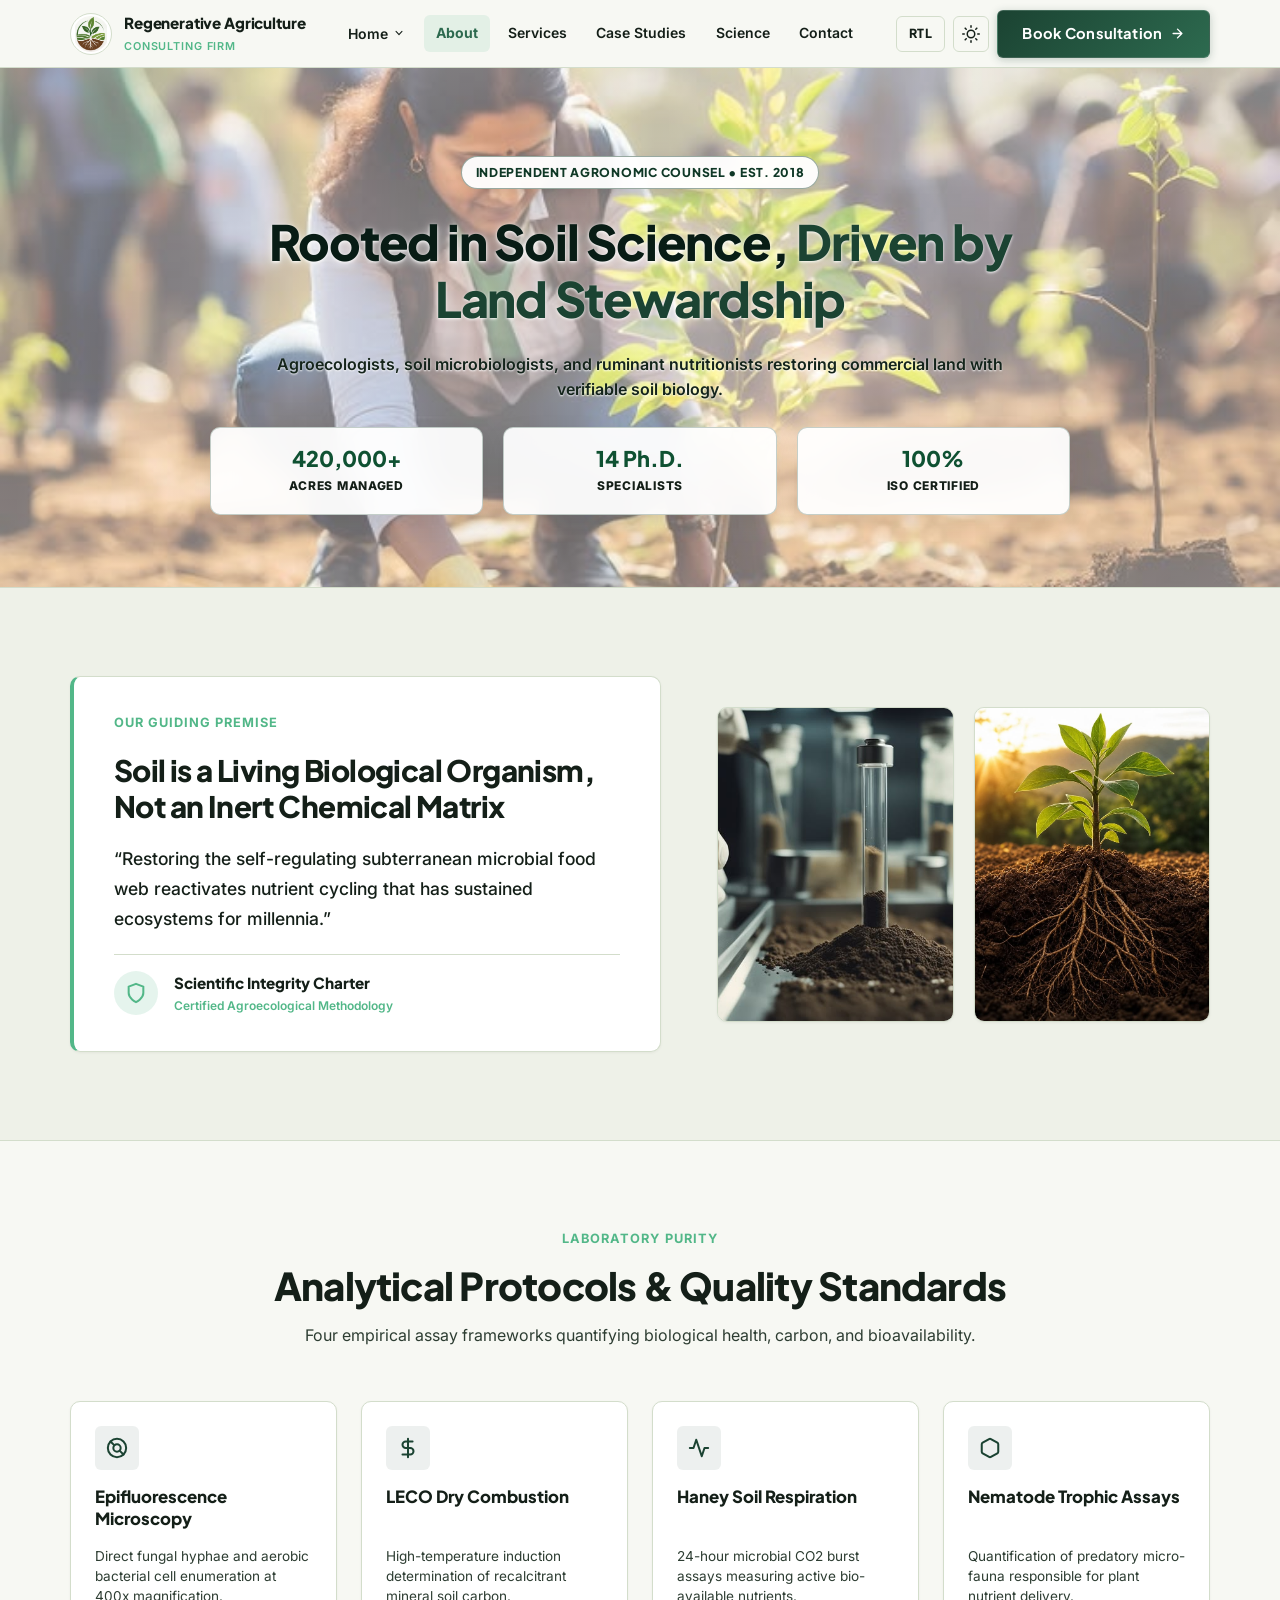
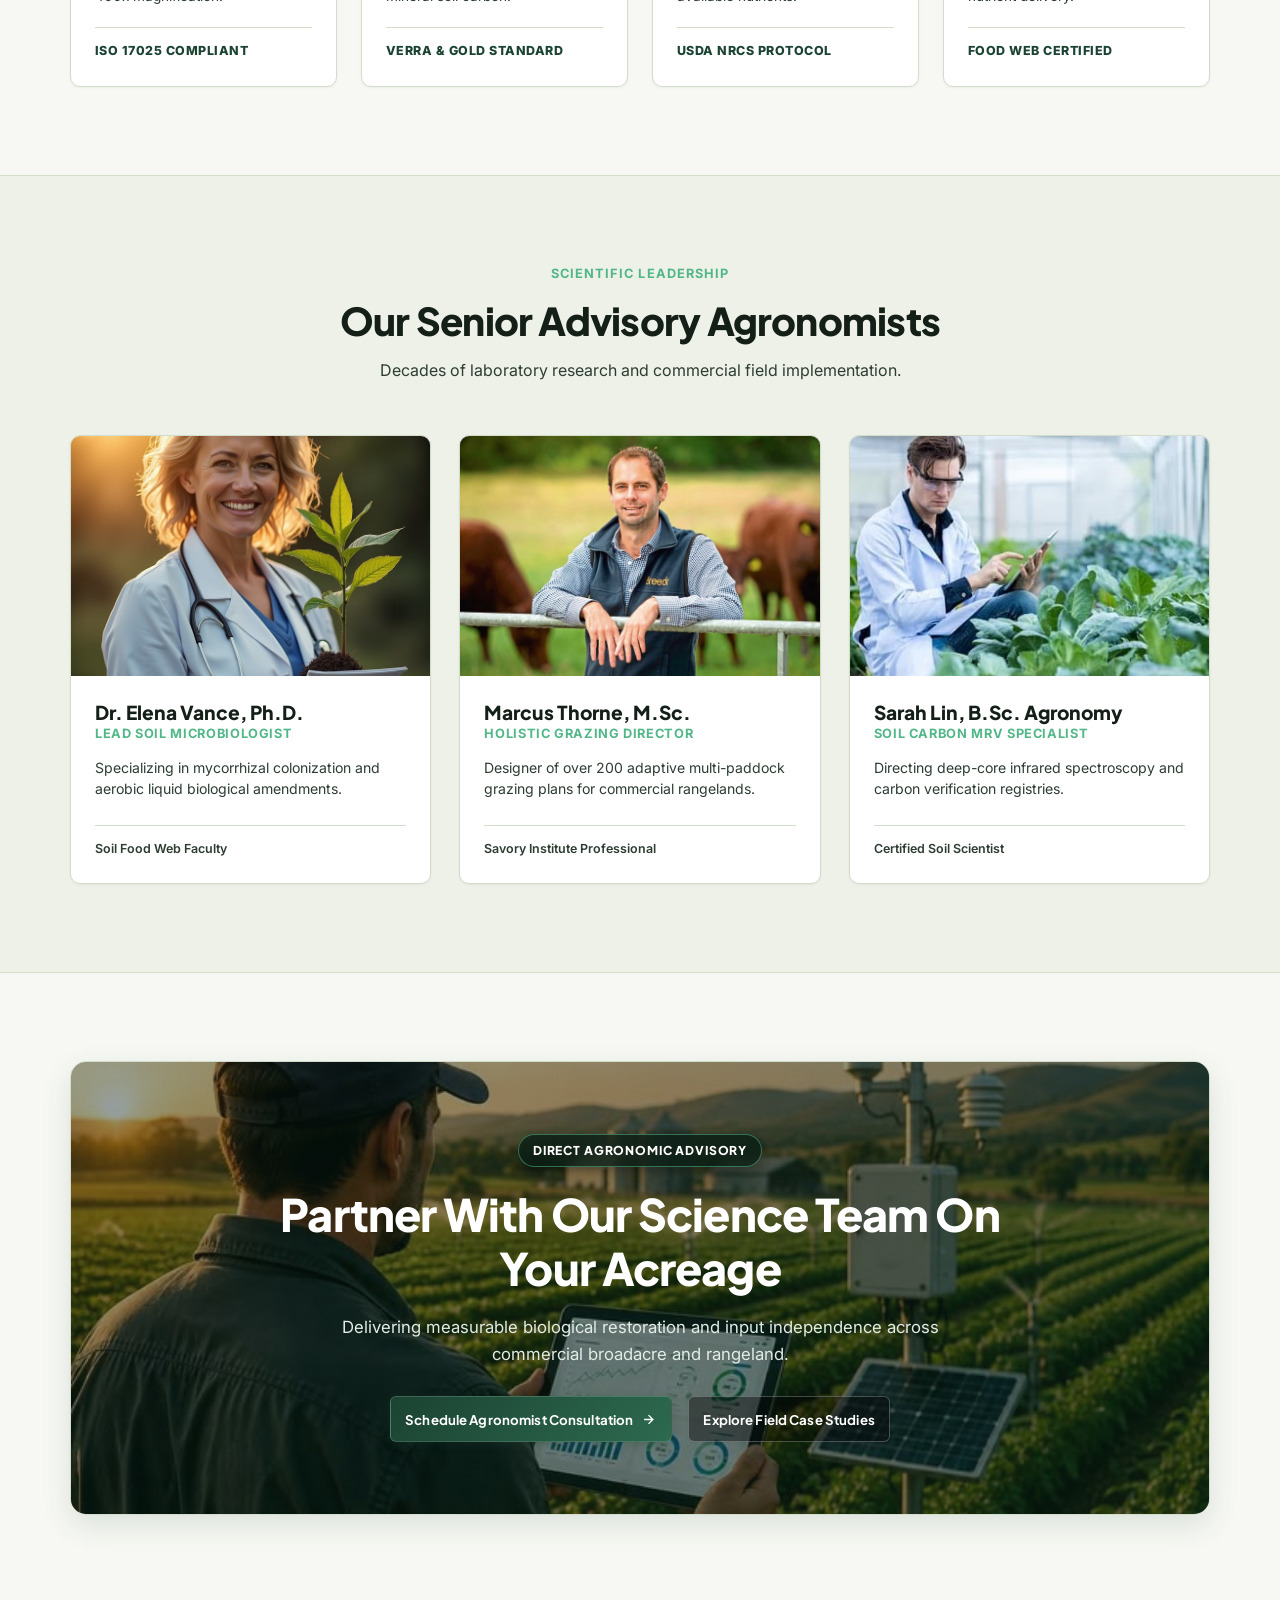
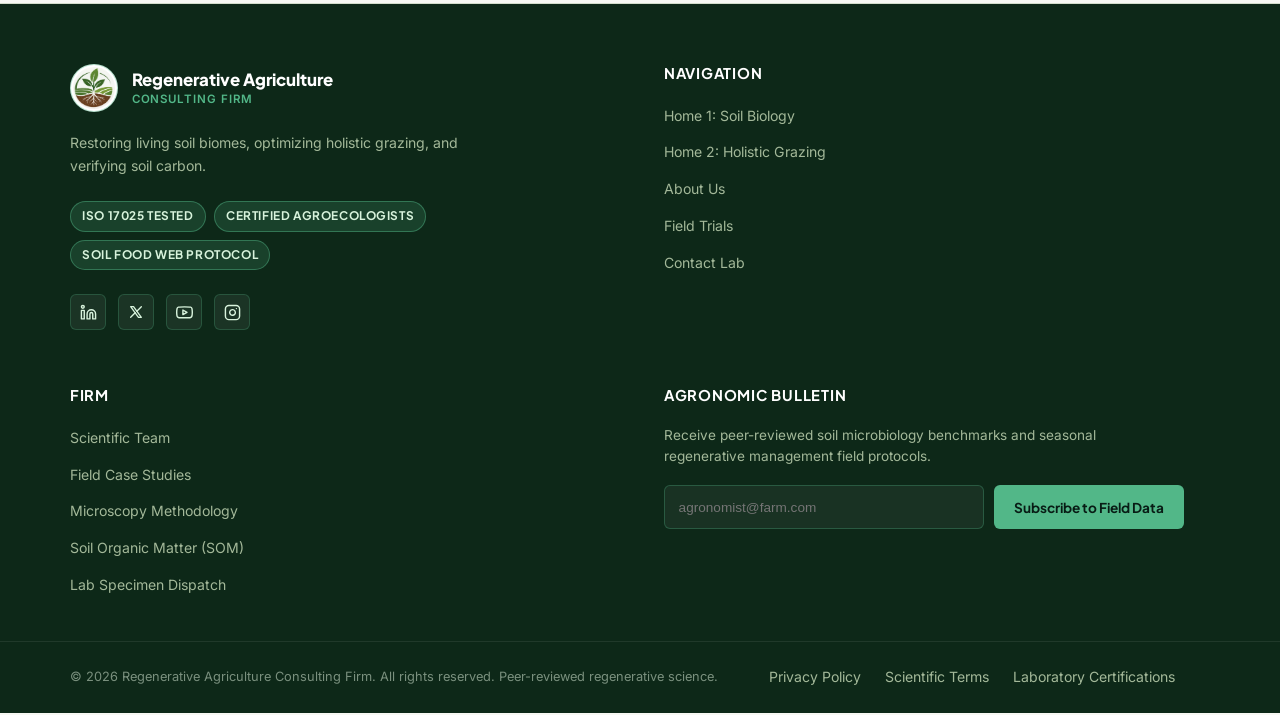
==== about.html @ a2179480 "first commit" ====
<!DOCTYPE html>
<html lang="en" dir="ltr">

<head>
  <meta charset="UTF-8">
  <meta name="viewport" content="width=device-width, initial-scale=1.0">
  <title>About Our Firm | Regenerative Agriculture Consulting Firm</title>
  <meta name="description"
    content="Pioneering living soil ecology, multi-paddock grazing design, and scientific land rehabilitation led by accredited Ph.D. agronomists and soil microbiologists.">

  <!-- Favicon using official brand logo -->
  <link rel="icon" type="image/png" href="assets/images/logo/logo.png">

  <!-- Core Design System & Responsive Stylesheet -->
  <link rel="stylesheet" href="assets/css/style.css?v=2.3">
  <link rel="stylesheet" href="assets/css/responsive.css?v=2.3">
</head>

<body>

  <!-- =======================================================================
       BRANDED PRELOADER
       ======================================================================= -->
  <div id="preloader" aria-hidden="true">
    <div class="loader-emblem">
      <img src="assets/images/logo/logo.png" alt="RegenAg Logo Loader" class="loader-logo-img">
      <div class="loader-ring"></div>
    </div>
    <div class="loader-bar-wrap">
      <div class="loader-bar"></div>
    </div>
    <span class="loader-text">Science-Led Agroecology</span>
  </div>

  <!-- =======================================================================
       FIXED COMPACT HEADER (Single line desktop, fixed top)
       ======================================================================= -->
  <header class="site-header" id="site-header">
    <div class="header-container">

      <!-- Brand Identity [Logo + Brand Name + Subtitle] -->
      <a href="index.html" class="brand-link" aria-label="Regenerative Agriculture Consulting Firm Home">
        <img src="assets/images/logo/logo.png" alt="Regenerative Agriculture Consulting Firm Emblem"
          class="brand-logo-img">
        <div class="brand-info">
          <span class="brand-title">Regenerative Agriculture</span>
          <span class="brand-subtitle">Consulting Firm</span>
        </div>
      </a>

      <!-- Desktop Navigation (Exactly 6 Nav Items on One Line) -->
      <nav class="desktop-nav" aria-label="Main Navigation">
        <ul class="nav-list">

          <!-- 1. Home (Click-Only Dropdown: Home 1, Home 2) -->
          <li class="nav-item">
            <button type="button" class="nav-link dropdown-trigger" aria-expanded="false" aria-haspopup="true"
              id="homeDropdownBtn">
              <span>Home</span>
              <svg class="dropdown-chevron" viewBox="0 0 20 20" fill="currentColor" aria-hidden="true">
                <path fill-rule="evenodd"
                  d="M5.23 7.21a.75.75 0 011.06.02L10 11.168l3.71-3.938a.75.75 0 111.08 1.04l-4.25 4.5a.75.75 0 01-1.08 0l-4.25-4.5a.75.75 0 01.02-1.06z"
                  clip-rule="evenodd" />
              </svg>
            </button>
            <div class="nav-dropdown" aria-labelledby="homeDropdownBtn">
              <a href="index.html" class="dropdown-link">
                <span>Home 1: Soil Biology</span>
                <span class="dropdown-badge">Core</span>
              </a>
              <a href="home-2.html" class="dropdown-link">
                <span>Home 2: Holistic Grazing</span>
                <span class="dropdown-badge">Ecosystem</span>
              </a>
            </div>
          </li>

          <!-- 2. About (Active Inner Page) -->
          <li class="nav-item">
            <a href="about.html" class="nav-link active">About</a>
          </li>

          <!-- 3. Services -->
          <li class="nav-item">
            <a href="services.html" class="nav-link">Services</a>
          </li>

          <!-- 4. Case Studies -->
          <li class="nav-item">
            <a href="case-studies.html" class="nav-link">Case Studies</a>
          </li>

          <!-- 5. Science / Soil Lab -->
          <li class="nav-item">
            <a href="science.html" class="nav-link">Science</a>
          </li>

          <!-- 6. Contact (Directly visible) -->
          <li class="nav-item">
            <a href="contact.html" class="nav-link">Contact</a>
          </li>
        </ul>
      </nav>

      <!-- Desktop Action Controls [RTL/LTR, Dark Mode, CTA] -->
      <div class="header-actions">

        <!-- RTL/LTR Toggle -->
        <button type="button" class="tool-btn rtl-toggle-btn" aria-label="Toggle text direction" title="Toggle RTL/LTR">
          <span class="rtl-text">RTL</span>
        </button>

        <!-- Dark Mode Toggle (#000000 Strict) -->
        <button type="button" class="tool-btn theme-toggle-btn" aria-label="Toggle dark mode"
          title="Toggle Dark/Light Mode">
          <svg viewBox="0 0 24 24" fill="none" stroke="currentColor" stroke-width="2" stroke-linecap="round"
            stroke-linejoin="round" aria-hidden="true">
            <circle cx="12" cy="12" r="5" />
            <path
              d="M12 1v2M12 21v2M4.22 4.22l1.42 1.42M18.36 18.36l1.42 1.42M1 12h2M21 12h2M4.22 19.78l1.42-1.42M18.36 5.64l1.42-1.42" />
          </svg>
        </button>

        <!-- CTA Action Button -->
        <a href="contact.html" class="btn-cta">
          <span>Book Consultation</span>
          <svg width="14" height="14" viewBox="0 0 24 24" fill="none" stroke="currentColor" stroke-width="2.5"
            stroke-linecap="round" stroke-linejoin="round" aria-hidden="true">
            <path d="M5 12h14M12 5l7 7-7 7" />
          </svg>
        </a>

        <!-- Mobile Menu Toggle Button (Visible on tablet/mobile) -->
        <button type="button" class="mobile-toggle-btn" aria-label="Open mobile navigation menu"
          aria-controls="mobileDrawer">
          <svg viewBox="0 0 24 24" fill="none" stroke="currentColor" stroke-width="2.2" stroke-linecap="round"
            stroke-linejoin="round" aria-hidden="true">
            <line x1="3" y1="12" x2="21" y2="12"></line>
            <line x1="3" y1="6" x2="21" y2="6"></line>
            <line x1="3" y1="18" x2="21" y2="18"></line>
          </svg>
        </button>

      </div>

    </div>
  </header>

  <!-- =======================================================================
       MOBILE MENU DRAWER & ACCORDION
       ======================================================================= -->
  <div class="mobile-overlay" aria-hidden="true"></div>

  <aside class="mobile-drawer" id="mobileDrawer" aria-label="Mobile Navigation Drawer">
    <div class="drawer-header">
      <div class="brand-link">
        <img src="assets/images/logo/logo.png" alt="RegenAg Logo" class="brand-logo-img">
        <div class="brand-info">
          <span class="brand-title">Regenerative Agriculture</span>
          <span class="brand-subtitle">Soil & Agroecology</span>
        </div>
      </div>
      <button type="button" class="drawer-close-btn" aria-label="Close mobile navigation">
        <svg viewBox="0 0 24 24" fill="none" stroke="currentColor" stroke-width="2.2" stroke-linecap="round"
          stroke-linejoin="round" aria-hidden="true">
          <line x1="18" y1="6" x2="6" y2="18"></line>
          <line x1="6" y1="6" x2="18" y2="18"></line>
        </svg>
      </button>
    </div>

    <!-- Mobile Navigation List -->
    <ul class="mobile-nav-list">

      <!-- Mobile Home Accordion (Click only) -->
      <li class="mobile-item">
        <button type="button" class="mobile-nav-link mobile-accordion-trigger" aria-expanded="false">
          <span>Home Overview</span>
          <svg class="dropdown-chevron" viewBox="0 0 20 20" fill="currentColor" width="16" height="16"
            aria-hidden="true">
            <path fill-rule="evenodd"
              d="M5.23 7.21a.75.75 0 011.06.02L10 11.168l3.71-3.938a.75.75 0 111.08 1.04l-4.25 4.5a.75.75 0 01-1.08 0l-4.25-4.5a.75.75 0 01.02-1.06z"
              clip-rule="evenodd" />
          </svg>
        </button>
        <div class="mobile-accordion">
          <a href="index.html" class="mobile-sub-link">Home 1: Soil Biology</a>
          <a href="home-2.html" class="mobile-sub-link">Home 2: Holistic Grazing</a>
        </div>
      </li>

      <li class="mobile-item">
        <a href="about.html" class="mobile-nav-link active">About Firm</a>
      </li>

      <li class="mobile-item">
        <a href="services.html" class="mobile-nav-link">Services</a>
      </li>

      <li class="mobile-item">
        <a href="case-studies.html" class="mobile-nav-link">Case Studies</a>
      </li>

      <li class="mobile-item">
        <a href="science.html" class="mobile-nav-link">Soil Science</a>
      </li>

      <li class="mobile-item">
        <a href="contact.html" class="mobile-nav-link">Contact</a>
      </li>
    </ul>

    <!-- Mobile Drawer Footer Tools -->
    <div class="drawer-footer">
      <div class="drawer-tools">
        <button type="button" class="drawer-tool-item theme-toggle-btn" aria-label="Toggle dark mode">
          <svg width="16" height="16" viewBox="0 0 24 24" fill="none" stroke="currentColor" stroke-width="2"
            aria-hidden="true">
            <circle cx="12" cy="12" r="5" />
            <path
              d="M12 1v2M12 21v2M4.22 4.22l1.42 1.42M18.36 18.36l1.42 1.42M1 12h2M21 12h2M4.22 19.78l1.42-1.42M18.36 5.64l1.42-1.42" />
          </svg>
          <span>Dark / Light</span>
        </button>
        <button type="button" class="drawer-tool-item rtl-toggle-btn" aria-label="Toggle text direction">
          <span>RTL / LTR</span>
        </button>
      </div>

      <a href="contact.html" class="btn-cta" style="justify-content: center; width: 100%; text-align: center;">
        <span>Book Soil Consultation</span>
      </a>
    </div>
  </aside>

  <!-- =======================================================================
       MAIN CONTENT - ABOUT PAGE (EXACTLY 5 CONTENT SECTIONS)
       ======================================================================= -->
  <main id="main-content">

    <!-- -------------------------------------------------------------------
         SECTION 1: EDITORIAL SCIENCE HERO (Background Image with Overlay)
         ------------------------------------------------------------------- -->
    <section class="inner-hero-section about-hero-section" aria-labelledby="about-title">
      <img src="assets/images/about/p23.jpg"
        alt="Regenerative agriculture laboratory analysis and soil science research" class="inner-hero-bg" width="1920"
        height="600" loading="eager">
      <div class="inner-hero-overlay"></div>

      <div class="inner-hero-container">
        <div class="badge-tag">Independent Agronomic Counsel &bull; Est. 2018</div>
        <h1 id="about-title" class="inner-hero-title">
          Rooted in Soil Science, <span class="hero-accent">Driven by Land Stewardship</span>
        </h1>
        <p class="inner-hero-lead">
          Agroecologists, soil microbiologists, and ruminant nutritionists restoring commercial land with verifiable soil biology.
        </p>

        <div class="inner-hero-telemetry-bar">
          <div class="inner-telemetry-card">
            <span class="inner-telemetry-num">420,000+</span>
            <span class="inner-telemetry-label">Acres Managed</span>
          </div>
          <div class="inner-telemetry-card">
            <span class="inner-telemetry-num">14 Ph.D.</span>
            <span class="inner-telemetry-label">Specialists</span>
          </div>
          <div class="inner-telemetry-card">
            <span class="inner-telemetry-num">100%</span>
            <span class="inner-telemetry-label">ISO Certified</span>
          </div>
        </div>
      </div>
    </section>

    <!-- -------------------------------------------------------------------
         SECTION 2: LIVING SOIL CHARTER (Asymmetric Manifesto)
         ------------------------------------------------------------------- -->
    <section class="about-manifesto-section" aria-labelledby="charter-title">
      <div class="about-manifesto-container">

        <div class="manifesto-quote-card">
          <span class="section-eyebrow">Our Guiding Premise</span>
          <h2 id="charter-title" class="section-title" style="font-size: 1.85rem;">
            Soil is a Living Biological Organism, Not an Inert Chemical Matrix
          </h2>
          <p class="manifesto-body">
            “Restoring the self-regulating subterranean microbial food web reactivates nutrient cycling that has sustained ecosystems for millennia.”
          </p>
          <div class="manifesto-footer">
            <div class="manifesto-seal">
              <svg width="22" height="22" viewBox="0 0 24 24" fill="none" stroke="currentColor" stroke-width="2.2"
                stroke-linecap="round" stroke-linejoin="round" aria-hidden="true">
                <path d="M12 22s8-4 8-10V5l-8-3-8 3v7c0 6 8 10 8 10z" />
              </svg>
            </div>
            <div>
              <div
                style="font-family: var(--font-heading); font-weight: 800; color: var(--text-main); font-size: 0.95rem;">
                Scientific Integrity Charter
              </div>
              <div style="font-size: 0.75rem; color: var(--color-sprout); font-weight: 600;">
                Certified Agroecological Methodology
              </div>
            </div>
          </div>
        </div>

        <div class="manifesto-dual-stack">
          <div class="manifesto-img-box">
            <img src="assets/images/about/p24.jpg"
              alt="Rich biological crumb structure examined in laboratory field study" class="manifesto-thumb">
          </div>
          <div class="manifesto-img-box">
            <img src="assets/images/about/p25.jpg"
              alt="Epifluorescence microscopy biological assay of mycorrhizal fungi" class="manifesto-thumb">
          </div>
        </div>

      </div>
    </section>

    <!-- -------------------------------------------------------------------
         SECTION 3: SCIENTIFIC ACCREDITATION MATRIX (Even 4 Cards)
         ------------------------------------------------------------------- -->
    <section class="about-accredit-section" aria-labelledby="standards-title">
      <div class="about-accredit-container">

        <div class="section-header-centered">
          <span class="section-eyebrow">Laboratory Purity</span>
          <h2 id="standards-title" class="section-title">
            Analytical Protocols & Quality Standards
          </h2>
          <p class="section-desc">
            Four empirical assay frameworks quantifying biological health, carbon, and bioavailability.
          </p>
        </div>

        <div class="accredit-grid">

          <!-- Card 1 -->
          <article class="accredit-card">
            <div>
              <div class="accredit-icon-wrap">
                <svg width="22" height="22" viewBox="0 0 24 24" fill="none" stroke="currentColor" stroke-width="2.2"
                  stroke-linecap="round" stroke-linejoin="round" aria-hidden="true">
                  <circle cx="12" cy="12" r="10"></circle>
                  <circle cx="12" cy="12" r="4"></circle>
                  <line x1="4.93" y1="4.93" x2="9.17" y2="9.17"></line>
                  <line x1="14.83" y1="14.83" x2="19.07" y2="19.07"></line>
                </svg>
              </div>
              <h3 class="accredit-title">Epifluorescence Microscopy</h3>
              <p class="accredit-desc">
                Direct fungal hyphae and aerobic bacterial cell enumeration at 400x magnification.
              </p>
            </div>
            <div class="accredit-tag">ISO 17025 Compliant</div>
          </article>

          <!-- Card 2 -->
          <article class="accredit-card">
            <div>
              <div class="accredit-icon-wrap">
                <svg width="22" height="22" viewBox="0 0 24 24" fill="none" stroke="currentColor" stroke-width="2.2"
                  stroke-linecap="round" stroke-linejoin="round" aria-hidden="true">
                  <path d="M12 2v20M17 5H9.5a3.5 3.5 0 0 0 0 7h5a3.5 3.5 0 0 1 0 7H6"></path>
                </svg>
              </div>
              <h3 class="accredit-title">LECO Dry Combustion</h3>
              <p class="accredit-desc">
                High-temperature induction determination of recalcitrant mineral soil carbon.
              </p>
            </div>
            <div class="accredit-tag">Verra & Gold Standard</div>
          </article>

          <!-- Card 3 -->
          <article class="accredit-card">
            <div>
              <div class="accredit-icon-wrap">
                <svg width="22" height="22" viewBox="0 0 24 24" fill="none" stroke="currentColor" stroke-width="2.2"
                  stroke-linecap="round" stroke-linejoin="round" aria-hidden="true">
                  <polyline points="22 12 18 12 15 21 9 3 6 12 2 12"></polyline>
                </svg>
              </div>
              <h3 class="accredit-title">Haney Soil Respiration</h3>
              <p class="accredit-desc">
                24-hour microbial CO2 burst assays measuring active bio-available nutrients.
              </p>
            </div>
            <div class="accredit-tag">USDA NRCS Protocol</div>
          </article>

          <!-- Card 4 -->
          <article class="accredit-card">
            <div>
              <div class="accredit-icon-wrap">
                <svg width="22" height="22" viewBox="0 0 24 24" fill="none" stroke="currentColor" stroke-width="2.2"
                  stroke-linecap="round" stroke-linejoin="round" aria-hidden="true">
                  <path
                    d="M21 16V8a2 2 0 0 0-1-1.73l-7-4a2 2 0 0 0-2 0l-7 4A2 2 0 0 0 3 8v8a2 2 0 0 0 1 1.73l7 4a2 2 0 0 0 2 0l7-4A2 2 0 0 0 21 16z">
                  </path>
                </svg>
              </div>
              <h3 class="accredit-title">Nematode Trophic Assays</h3>
              <p class="accredit-desc">
                Quantification of predatory micro-fauna responsible for plant nutrient delivery.
              </p>
            </div>
            <div class="accredit-tag">Food Web Certified</div>
          </article>

        </div>

      </div>
    </section>

    <!-- -------------------------------------------------------------------
         SECTION 4: AGRONOMIC LEADERSHIP TEAM (Even 3 Cards)
         ------------------------------------------------------------------- -->
    <section class="about-team-section" aria-labelledby="team-title">
      <div class="about-team-container">

        <div class="section-header-centered">
          <span class="section-eyebrow">Scientific Leadership</span>
          <h2 id="team-title" class="section-title">
            Our Senior Advisory Agronomists
          </h2>
          <p class="section-desc">
            Decades of laboratory research and commercial field implementation.
          </p>
        </div>

        <div class="team-grid">

          <!-- Team 1 -->
          <article class="team-card">
            <div class="team-thumb-wrap">
              <img src="assets/images/about/p26.jpg" alt="Dr. Elena Vance, Lead Soil Microbiologist" class="team-thumb">
            </div>
            <div class="team-body">
              <div>
                <h3 class="team-name">Dr. Elena Vance, Ph.D.</h3>
                <div class="team-role">Lead Soil Microbiologist</div>
              </div>
              <p class="team-bio">
                Specializing in mycorrhizal colonization and aerobic liquid biological amendments.
              </p>
              <div class="team-badge">Soil Food Web Faculty</div>
            </div>
          </article>

          <!-- Team 2 -->
          <article class="team-card">
            <div class="team-thumb-wrap">
              <img src="assets/images/about/p27.jpg" alt="Marcus Thorne, Senior Holistic Grazing Specialist"
                class="team-thumb">
            </div>
            <div class="team-body">
              <div>
                <h3 class="team-name">Marcus Thorne, M.Sc.</h3>
                <div class="team-role">Holistic Grazing Director</div>
              </div>
              <p class="team-bio">
                Designer of over 200 adaptive multi-paddock grazing plans for commercial rangelands.
              </p>
              <div class="team-badge">Savory Institute Professional</div>
            </div>
          </article>

          <!-- Team 3 -->
          <article class="team-card">
            <div class="team-thumb-wrap">
              <img src="assets/images/about/p28.jpg" alt="Sarah Lin, Soil Carbon & Spectroscopy Lead"
                class="team-thumb">
            </div>
            <div class="team-body">
              <div>
                <h3 class="team-name">Sarah Lin, B.Sc. Agronomy</h3>
                <div class="team-role">Soil Carbon MRV Specialist</div>
              </div>
              <p class="team-bio">
                Directing deep-core infrared spectroscopy and carbon verification registries.
              </p>
              <div class="team-badge">Certified Soil Scientist</div>
            </div>
          </article>

        </div>

      </div>
    </section>

    <!-- -------------------------------------------------------------------
         SECTION 5: TEAM ADVISORY ACTION (Field Landscape Container)
         ------------------------------------------------------------------- -->
    <section class="about-cta-section" aria-labelledby="about-cta-heading">
      <div class="about-cta-container">

        <div class="about-cta-card">
          <img src="assets/images/about/p29.jpg" alt="Regenerative agricultural horizon at sunset" class="about-cta-bg">
          <div class="about-cta-overlay"></div>

          <div class="about-cta-inner">
            <span class="badge-tag" style="background: rgba(82, 183, 136, 0.25); color: #FFFFFF;">Direct Agronomic Advisory</span>
            <h2 id="about-cta-heading" class="cta-heading">
              Partner With Our Science Team On Your Acreage
            </h2>
            <p class="cta-lead">
              Delivering measurable biological restoration and input independence across commercial broadacre and rangeland.
            </p>
            <div class="hero-actions" style="justify-content: center; margin-top: 0.5rem;">
              <a href="contact.html" class="btn-cta">
                <span>Schedule Agronomist Consultation</span>
                <svg width="14" height="14" viewBox="0 0 24 24" fill="none" stroke="currentColor" stroke-width="2.5"
                  aria-hidden="true">
                  <path d="M5 12h14M12 5l7 7-7 7" />
                </svg>
              </a>
              <a href="case-studies.html" class="btn-secondary"
                style="background: rgba(0, 0, 0, 0.4); color: #FFFFFF; border-color: rgba(255, 255, 255, 0.25);">
                <span>Explore Field Case Studies</span>
              </a>
            </div>
          </div>
        </div>

      </div>
    </section>

  </main>

  <!-- =======================================================================
       SHARED EDITORIAL FOOTER
       ======================================================================= -->
  <footer class="site-footer">
    <div class="footer-top">

      <!-- 1. Brand Column -->
      <div class="footer-brand">
        <div class="footer-brand-header">
          <img src="assets/images/logo/logo.png" alt="Regenerative Agriculture Consulting Logo" class="footer-logo-img">
          <div>
            <div class="footer-brand-title">Regenerative Agriculture</div>
            <div class="footer-brand-sub">Consulting Firm</div>
          </div>
        </div>
        <p class="footer-bio">
          Restoring living soil biomes, optimizing holistic grazing, and verifying soil carbon.
        </p>
        <div class="footer-accreditations">
          <span class="badge-tag">ISO 17025 Tested</span>
          <span class="badge-tag">Certified Agroecologists</span>
          <span class="badge-tag">Soil Food Web Protocol</span>
        </div>
        <div class="footer-socials">
          <a href="https://linkedin.com" target="_blank" rel="noopener noreferrer" class="footer-social-link" aria-label="LinkedIn">
            <svg width="17" height="17" viewBox="0 0 24 24" fill="none" stroke="currentColor" stroke-width="2" stroke-linecap="round" stroke-linejoin="round" aria-hidden="true">
              <path d="M16 8a6 6 0 0 1 6 6v7h-4v-7a2 2 0 0 0-2-2 2 2 0 0 0-2 2v7h-4v-7a6 6 0 0 1 6-6z"/>
              <rect x="2" y="9" width="4" height="12"/>
              <circle cx="4" cy="4" r="2"/>
            </svg>
          </a>
          <a href="https://twitter.com" target="_blank" rel="noopener noreferrer" class="footer-social-link" aria-label="X (Twitter)">
            <svg width="16" height="16" viewBox="0 0 24 24" fill="none" stroke="currentColor" stroke-width="2" stroke-linecap="round" stroke-linejoin="round" aria-hidden="true">
              <path d="M4 4l11.733 16h4.267l-11.733 -16z"/>
              <path d="M4 20l6.768 -6.768m2.46 -2.46l6.772 -6.772"/>
            </svg>
          </a>
          <a href="https://youtube.com" target="_blank" rel="noopener noreferrer" class="footer-social-link" aria-label="YouTube">
            <svg width="17" height="17" viewBox="0 0 24 24" fill="none" stroke="currentColor" stroke-width="2" stroke-linecap="round" stroke-linejoin="round" aria-hidden="true">
              <path d="M22.54 6.42a2.78 2.78 0 0 0-1.94-2C18.88 4 12 4 12 4s-6.88 0-8.6.46a2.78 2.78 0 0 0-1.94 2A29 29 0 0 0 1 11.75a29 29 0 0 0 .46 5.33A2.78 2.78 0 0 0 3.4 19c1.72.46 8.6.46 8.6.46s6.88 0 8.6-.46a2.78 2.78 0 0 0 1.94-2 29 29 0 0 0 .46-5.25 29 29 0 0 0-.46-5.33z"/>
              <polygon points="9.75 15.02 15.5 11.75 9.75 8.48 9.75 15.02"/>
            </svg>
          </a>
          <a href="https://instagram.com" target="_blank" rel="noopener noreferrer" class="footer-social-link" aria-label="Instagram">
            <svg width="17" height="17" viewBox="0 0 24 24" fill="none" stroke="currentColor" stroke-width="2" stroke-linecap="round" stroke-linejoin="round" aria-hidden="true">
              <rect x="2" y="2" width="20" height="20" rx="5" ry="5"/>
              <path d="M16 11.37A4 4 0 1 1 12.63 8 4 4 0 0 1 16 11.37z"/>
              <line x1="17.5" y1="6.5" x2="17.51" y2="6.5"/>
            </svg>
          </a>
        </div>
      </div>

      <!-- 3. Scientific Hub -->
      <div class="footer-col">
        <h2 class="footer-col-title">Firm</h2>
        <ul class="footer-nav-list">
          <li><a href="about.html" class="footer-link">Scientific Team</a></li>
          <li><a href="case-studies.html" class="footer-link">Field Case Studies</a></li>
          <li><a href="science.html" class="footer-link">Microscopy Methodology</a></li>
          <li><a href="about.html" class="footer-link">Soil Organic Matter (SOM)</a></li>
          <li><a href="contact.html" class="footer-link">Lab Specimen Dispatch</a></li>
        </ul>
      </div>

      <!-- 4. Quick Links -->
      <div class="footer-col">
        <h2 class="footer-col-title">Navigation</h2>
        <ul class="footer-nav-list">
          <li><a href="index.html" class="footer-link">Home 1: Soil Biology</a></li>
          <li><a href="home-2.html" class="footer-link">Home 2: Holistic Grazing</a></li>
          <li><a href="about.html" class="footer-link">About Us</a></li>
          <li><a href="case-studies.html" class="footer-link">Field Trials</a></li>
          <li><a href="contact.html" class="footer-link">Contact Lab</a></li>
        </ul>
      </div>

      <!-- 5. Field Bulletin / Newsletter -->
      <div class="footer-newsletter">
        <h2 class="footer-col-title">Agronomic Bulletin</h2>
        <p class="footer-dispatch-desc">
          Receive peer-reviewed soil microbiology benchmarks and seasonal regenerative management field protocols.
        </p>
        <form class="footer-newsletter-form"
          onsubmit="event.preventDefault(); alert('Subscribed to Agronomic Bulletin!');">
          <div class="dispatch-input-wrap">
            <input type="email" placeholder="agronomist@farm.com" required class="dispatch-input"
              aria-label="Work email address">
          </div>
          <button type="submit" class="dispatch-btn">Subscribe to Field Data</button>
        </form>
      </div>

    </div>

    <!-- Footer Bottom Strip -->
    <div class="footer-bottom">
      <div class="footer-bottom-inner">
        <p>&copy; 2026 Regenerative Agriculture Consulting Firm. All rights reserved. Peer-reviewed regenerative
          science.</p>
        <ul class="footer-meta-links">
          <li><a href="#" class="footer-link">Privacy Policy</a></li>
          <li><a href="#" class="footer-link">Scientific Terms</a></li>
          <li><a href="#" class="footer-link">Laboratory Certifications</a></li>
        </ul>
      </div>
    </div>
  </footer>

  <!-- =======================================================================
       SCROLL TO TOP BUTTON
       ======================================================================= -->
  <button type="button" id="scroll-to-top" aria-label="Scroll to top of page">
    <svg viewBox="0 0 24 24" fill="none" stroke="currentColor" stroke-width="2.5" stroke-linecap="round"
      stroke-linejoin="round" aria-hidden="true">
      <polyline points="18 15 12 9 6 15"></polyline>
    </svg>
  </button>

  <!-- External JavaScript Only -->
  <script src="assets/js/main.js"></script>
</body>

</html>
---- assets/css/style.css ----
/* ==========================================================================
   REGENERATIVE AGRICULTURE CONSULTING FIRM - GLOBAL DESIGN SYSTEM
   Brand Colors: Forest Green (#1B4332), Sprout Leaf (#40916C), Soil Brown (#58311D),
   Mineral Ochre (#C59B27), Pure Black Dark Mode (#000000), Earth Cream (#F7F8F3)
   ========================================================================== */

@import url('https://fonts.googleapis.com/css2?family=Plus+Jakarta+Sans:ital,wght@0,300;0,400;0,500;0,600;0,700;0,800;1,400&family=Inter:wght@300;400;500;600;700&display=swap');

:root {
  /* Brand Primary Colors */
  --color-primary: #1B4332;
  --color-primary-light: #2D6A4F;
  --color-primary-dark: #081C15;
  --color-sprout: #52B788;
  --color-sprout-soft: #74C69D;
  --color-sprout-muted: #D8F3DC;

  /* Earth & Soil Palettes */
  --color-soil: #58311D;
  --color-soil-light: #7E4A28;
  --color-ochre: #C59B27;
  --color-ochre-light: #E9C46A;

  /* Surfaces & Backgrounds (Light Mode) */
  --bg-main: #F7F8F3;
  --bg-surface: #FFFFFF;
  --bg-surface-alt: #EEF1E8;
  --bg-header: rgba(247, 248, 243, 0.94);
  --bg-card: #FFFFFF;
  --bg-footer: #0D2818;
  --text-main: #141F18;
  --text-muted: #2D3D32;
  --text-inverse: #FFFFFF;
  --border-color: #D3DDCB;
  --border-strong: #B0BEA6;

  /* Shadows */
  --shadow-sm: 0 1px 3px rgba(0, 0, 0, 0.05);
  --shadow-md: 0 4px 16px rgba(27, 67, 50, 0.08);
  --shadow-lg: 0 10px 30px rgba(27, 67, 50, 0.12);

  /* Dimensions */
  --container-max-width: 1180px;
  /* Reduced unified container width across header, sections, and footer */
  --container-padding: 1.25rem;
  --header-height: 68px;
  --radius-sm: 6px;
  --radius-md: 10px;
  --radius-lg: 16px;
  --radius-full: 9999px;

  /* Fonts */
  --font-heading: 'Plus Jakarta Sans', system-ui, -apple-system, sans-serif;
  --font-body: 'Inter', system-ui, -apple-system, sans-serif;

  /* Transitions */
  --transition-fast: 0.18s ease;
  --transition-normal: 0.28s ease;
  --transition-smooth: 0.4s cubic-bezier(0.16, 1, 0.3, 1);
}

/* ==========================================================================
   STRICT DARK MODE - MUST BE #000000 ONLY & ULTRA BRIGHT TEXT
   ========================================================================== */
html.dark {
  --bg-main: #000000 !important;
  --bg-surface: #000000 !important;
  --bg-surface-alt: #080808 !important;
  --bg-header: rgba(0, 0, 0, 0.95) !important;
  --bg-card: #080808 !important;
  --bg-footer: #000000 !important;
  --text-main: #FFFFFF !important;
  --text-muted: #D1E5D5 !important;
  /* Extra bright soft text in dark mode */
  --text-inverse: #000000 !important;
  --border-color: #243B28 !important;
  --border-strong: #38573D !important;
  --shadow-md: 0 4px 20px rgba(0, 0, 0, 0.8) !important;
}

/* Global Reset & Base */
*,
*::before,
*::after {
  box-sizing: border-box;
  margin: 0;
  padding: 0;
}

html {
  font-family: var(--font-body);
  background-color: var(--bg-main);
  color: var(--text-main);
  scroll-behavior: smooth;
  -webkit-font-smoothing: antialiased;
  -moz-osx-font-smoothing: grayscale;
  overflow-x: hidden;
  max-width: 100%;
}

body {
  background-color: var(--bg-main);
  color: var(--text-main);
  line-height: 1.6;
  min-height: 100vh;
  display: flex;
  flex-direction: column;
  overflow-x: hidden;
  max-width: 100%;
  width: 100%;
  padding-top: var(--header-height);
}

h1,
h2,
h3,
h4,
h5,
h6 {
  font-family: var(--font-heading);
  color: var(--text-main);
  font-weight: 700;
  line-height: 1.25;
}

a {
  color: inherit;
  text-decoration: none;
  transition: color var(--transition-fast);
}

button {
  font-family: inherit;
  cursor: pointer;
  background: none;
  border: none;
}

img {
  max-width: 100%;
  height: auto;
  display: block;
}

/* ==========================================================================
   BRANDED PRELOADER
   ========================================================================== */
#preloader {
  position: fixed;
  inset: 0;
  background-color: var(--bg-main);
  z-index: 99999;
  display: flex;
  flex-direction: column;
  align-items: center;
  justify-content: center;
  transition: opacity 0.5s ease, visibility 0.5s ease;
}

#preloader.loaded {
  opacity: 0;
  visibility: hidden;
  pointer-events: none;
}

.loader-emblem {
  position: relative;
  width: 90px;
  height: 90px;
  display: flex;
  align-items: center;
  justify-content: center;
}

.loader-logo-img {
  width: 72px;
  height: 72px;
  object-fit: contain;
  border-radius: 50%;
  animation: loaderPulse 2s infinite ease-in-out;
}

.loader-ring {
  position: absolute;
  inset: 0;
  border: 2px solid transparent;
  border-top-color: var(--color-sprout);
  border-right-color: var(--color-ochre);
  border-radius: 50%;
  animation: loaderSpin 1.4s linear infinite;
}

.loader-bar-wrap {
  width: 140px;
  height: 3px;
  background: var(--border-color);
  border-radius: 999px;
  margin-top: 20px;
  overflow: hidden;
}

.loader-bar {
  height: 100%;
  width: 0%;
  background: linear-gradient(90deg, var(--color-primary-light), var(--color-sprout));
  animation: loaderProgress 1.6s ease-in-out infinite;
}

.loader-text {
  margin-top: 10px;
  font-size: 0.75rem;
  letter-spacing: 0.15em;
  text-transform: uppercase;
  color: var(--text-muted);
  font-weight: 600;
  font-family: var(--font-heading);
}

@keyframes loaderSpin {
  to {
    transform: rotate(360deg);
  }
}

@keyframes loaderPulse {

  0%,
  100% {
    transform: scale(0.96);
    opacity: 0.9;
  }

  50% {
    transform: scale(1.04);
    opacity: 1;
  }
}

@keyframes loaderProgress {
  0% {
    width: 0%;
    transform: translateX(0);
  }

  50% {
    width: 70%;
  }

  100% {
    width: 100%;
    transform: translateX(100%);
  }
}

/* ==========================================================================
   FIXED COMPACT HEADER
   ========================================================================== */
.site-header {
  position: fixed;
  top: 0;
  left: 0;
  right: 0;
  width: 100%;
  height: var(--header-height);
  background-color: var(--bg-header);
  backdrop-filter: blur(14px);
  -webkit-backdrop-filter: blur(14px);
  border-bottom: 1px solid var(--border-color);
  z-index: 1000;
  transform: translateZ(0);
  -webkit-transform: translateZ(0);
  transition: background-color var(--transition-normal), border-color var(--transition-normal), box-shadow var(--transition-normal);
}

.site-header.scrolled {
  background-color: #F7F8F3;
  box-shadow: 0 4px 20px rgba(0, 0, 0, 0.1);
}

html.dark .site-header.scrolled {
  background-color: #081C15;
  box-shadow: 0 4px 24px rgba(0, 0, 0, 0.85);
  border-bottom-color: #1A281E;
}

.header-container {
  max-width: var(--container-max-width);
  margin: 0 auto;
  height: 100%;
  padding: 0 var(--container-padding);
  display: flex;
  align-items: center;
  justify-content: space-between;
  gap: 1rem;
}

/* Brand Identity */
.brand-link {
  display: flex;
  align-items: center;
  gap: 0.75rem;
  text-decoration: none;
  flex-shrink: 0;
}

.brand-logo-img {
  width: 42px;
  height: 42px;
  object-fit: contain;
  border-radius: 50%;
  border: 1.5px solid var(--border-color);
  background-color: #FFFFFF;
  padding: 2px;
  transition: transform var(--transition-fast);
}

.brand-link:hover .brand-logo-img {
  transform: scale(1.05);
}

.brand-info {
  display: flex;
  flex-direction: column;
  justify-content: center;
  gap: 0.35rem; /* Noticeable vertical gap between brand name and subtitle */
}

.brand-title {
  font-family: var(--font-heading);
  font-size: 0.95rem;
  font-weight: 800;
  letter-spacing: -0.01em;
  color: var(--text-main);
  line-height: 1.15;
}

.brand-subtitle {
  font-size: 0.68rem;
  font-weight: 600;
  letter-spacing: 0.08em;
  text-transform: uppercase;
  color: var(--color-sprout);
  line-height: 1.2;
  margin-top: 3px;
}

/* Desktop Navigation (Exactly 6 Nav Items on One Line) */
.desktop-nav {
  display: flex;
  align-items: center;
  gap: 1.5rem;
}

.nav-list {
  display: flex;
  align-items: center;
  list-style: none;
  gap: 0.35rem;
}

.nav-item {
  position: relative;
}

.nav-link {
  display: inline-flex;
  align-items: center;
  gap: 0.3rem;
  padding: 0.45rem 0.75rem;
  font-size: 0.875rem;
  font-weight: 600;
  color: var(--text-main);
  border-radius: var(--radius-sm);
  transition: all var(--transition-fast);
  white-space: nowrap;
}

.nav-link:hover {
  color: var(--color-sprout);
  background-color: rgba(82, 183, 136, 0.08);
}

.nav-link.active {
  color: var(--color-primary-light);
  font-weight: 700;
  background-color: rgba(82, 183, 136, 0.12);
}

html.dark .nav-link.active {
  color: var(--color-sprout-soft);
  background-color: rgba(82, 183, 136, 0.18);
}

/* Dropdown (CLICK ONLY - Never hover) */
.dropdown-chevron {
  width: 14px;
  height: 14px;
  transition: transform var(--transition-fast);
}

.nav-item.dropdown-open .dropdown-chevron {
  transform: rotate(180deg);
}

.nav-dropdown {
  position: absolute;
  top: calc(100% + 8px);
  left: 0;
  min-width: 200px;
  background-color: var(--bg-surface);
  border: 1px solid var(--border-color);
  border-radius: var(--radius-md);
  box-shadow: var(--shadow-lg);
  padding: 0.5rem;
  display: none;
  flex-direction: column;
  gap: 0.25rem;
  z-index: 1010;
  animation: dropdownFade 0.18s ease-out;
}

html.dark .nav-dropdown {
  background-color: #080808 !important;
  border-color: #1F2E22 !important;
}

.nav-item.dropdown-open .nav-dropdown {
  display: flex;
}

@keyframes dropdownFade {
  from {
    opacity: 0;
    transform: translateY(-4px);
  }

  to {
    opacity: 1;
    transform: translateY(0);
  }
}

.dropdown-link {
  display: flex;
  align-items: center;
  justify-content: space-between;
  padding: 0.5rem 0.75rem;
  font-size: 0.85rem;
  font-weight: 500;
  color: var(--text-main);
  border-radius: var(--radius-sm);
  transition: all var(--transition-fast);
}

.dropdown-link:hover {
  background-color: rgba(82, 183, 136, 0.12);
  color: var(--color-sprout);
}

.dropdown-badge {
  font-size: 0.65rem;
  font-weight: 700;
  padding: 0.15rem 0.4rem;
  border-radius: 999px;
  background-color: rgba(82, 183, 136, 0.15);
  color: var(--color-sprout);
}

/* Header Action Controls (RTL, Dark Mode, CTA) */
.header-actions {
  display: flex;
  align-items: center;
  gap: 0.5rem;
  flex-shrink: 0;
}

.tool-btn {
  display: inline-flex;
  align-items: center;
  justify-content: center;
  width: 36px;
  height: 36px;
  border-radius: var(--radius-sm);
  border: 1px solid var(--border-color);
  color: var(--text-main);
  background-color: transparent;
  transition: all var(--transition-fast);
}

.tool-btn:hover {
  background-color: rgba(82, 183, 136, 0.12);
  border-color: var(--color-sprout);
  color: var(--color-sprout);
}

.tool-btn svg {
  width: 18px;
  height: 18px;
}

.tool-btn.rtl-toggle-btn {
  width: auto;
  min-width: 46px;
  height: 36px;
  padding: 0 0.75rem;
  font-family: var(--font-heading);
  font-size: 0.78rem;
  font-weight: 800;
  letter-spacing: 0.05em;
  text-transform: uppercase;
  user-select: none;
  justify-content: center;
}

.tool-btn.rtl-toggle-btn svg,
.drawer-tool-item.rtl-toggle-btn svg {
  display: none !important;
}

.tool-btn.rtl-toggle-btn .rtl-text {
  line-height: 1;
}

.btn-cta,
.btn-secondary {
  display: inline-flex !important;
  align-items: center !important;
  justify-content: center !important;
  gap: 0.5rem !important;
  height: 48px !important;
  min-height: 48px !important;
  max-height: 48px !important;
  padding: 0 1.5rem !important;
  font-family: var(--font-heading) !important;
  font-size: 0.92rem !important;
  font-weight: 700 !important;
  letter-spacing: 0.01em !important;
  line-height: 1 !important;
  border-radius: var(--radius-sm) !important;
  box-sizing: border-box !important;
  white-space: nowrap !important;
  vertical-align: middle !important;
  transition: all var(--transition-fast) !important;
  cursor: pointer !important;
  text-decoration: none !important;
}

.btn-cta span,
.btn-secondary span {
  line-height: 1 !important;
  display: inline-block !important;
  vertical-align: middle !important;
}

.btn-cta {
  color: #FFFFFF;
  background: linear-gradient(135deg, var(--color-primary), var(--color-primary-light));
  border: 1.5px solid rgba(255, 255, 255, 0.15);
  box-shadow: 0 2px 8px rgba(27, 67, 50, 0.25);
}

.btn-cta:hover {
  background: linear-gradient(135deg, var(--color-primary-light), var(--color-sprout));
  transform: translateY(-1px);
  box-shadow: 0 4px 14px rgba(82, 183, 136, 0.35);
  color: #FFFFFF;
}

.btn-secondary {
  color: var(--text-main);
  background-color: var(--bg-surface);
  border: 1.5px solid var(--border-strong);
  box-shadow: 0 1px 3px rgba(0, 0, 0, 0.05);
}

.btn-secondary:hover {
  border-color: var(--color-sprout);
  color: var(--color-sprout);
  transform: translateY(-1px);
}

.btn-cta svg,
.btn-secondary svg {
  width: 15px;
  height: 15px;
  min-width: 15px;
  min-height: 15px;
  max-width: 15px;
  max-height: 15px;
  stroke: currentColor;
  stroke-width: 2.2;
  flex-shrink: 0;
  display: inline-block;
  vertical-align: middle;
}

/* Header Action CTA Button (Compact) */
.header-actions .btn-cta {
  height: 38px;
  min-height: 38px;
  max-height: 38px;
  padding: 0 1rem;
  font-size: 0.84rem;
}

/* Mobile Toggle Button */
.mobile-toggle-btn {
  display: none;
  align-items: center;
  justify-content: center;
  width: 40px;
  height: 40px;
  border-radius: var(--radius-sm);
  border: 1px solid var(--border-color);
  color: var(--text-main);
  background: transparent;
  transition: all var(--transition-fast);
}

.mobile-toggle-btn:hover {
  border-color: var(--color-sprout);
  color: var(--color-sprout);
}

.mobile-toggle-btn svg {
  width: 22px;
  height: 22px;
}

/* ==========================================================================
   MOBILE MENU DRAWER & ACCORDION
   ========================================================================== */
.mobile-overlay {
  position: fixed;
  inset: 0;
  background-color: rgba(0, 0, 0, 0.6);
  backdrop-filter: blur(4px);
  z-index: 1050;
  opacity: 0;
  visibility: hidden;
  transition: opacity var(--transition-normal), visibility var(--transition-normal);
}

.mobile-overlay.active {
  opacity: 1;
  visibility: visible;
}

.mobile-drawer {
  position: fixed;
  top: 0;
  bottom: 0;
  right: -320px;
  width: 300px;
  max-width: 85vw;
  background-color: var(--bg-surface);
  border-left: 1px solid var(--border-color);
  z-index: 1060;
  display: flex;
  flex-direction: column;
  padding: 1.25rem;
  overflow-y: auto;
  transition: transform var(--transition-smooth);
}

html.dark .mobile-drawer {
  background-color: #000000 !important;
  border-left-color: #1F2E22 !important;
}

.mobile-drawer.open {
  transform: translateX(-320px);
}

/* Mobile Drawer Header */
.drawer-header {
  display: flex;
  align-items: center;
  justify-content: space-between;
  padding-bottom: 1rem;
  border-bottom: 1px solid var(--border-color);
}

.drawer-close-btn {
  display: flex;
  align-items: center;
  justify-content: center;
  width: 36px;
  height: 36px;
  border-radius: var(--radius-sm);
  border: 1px solid var(--border-color);
  color: var(--text-main);
}

.drawer-close-btn svg {
  width: 20px;
  height: 20px;
}

/* Mobile Nav List & Accordion */
.mobile-nav-list,
.drawer-nav-list {
  list-style: none;
  display: flex;
  flex-direction: column;
  gap: 0.35rem;
  margin-top: 1rem;
}

.mobile-nav-link,
.drawer-link {
  display: flex;
  align-items: center;
  justify-content: space-between;
  padding: 0.75rem 0.9rem;
  font-size: 0.95rem;
  font-weight: 600;
  color: var(--text-main);
  border-radius: var(--radius-sm);
  transition: background var(--transition-fast), color var(--transition-fast);
}

.mobile-nav-link:hover,
.mobile-nav-link.active,
.drawer-link:hover,
.drawer-link.active {
  background-color: rgba(82, 183, 136, 0.1);
  color: var(--color-sprout);
}

/* Mobile Accordion Content (Closed by default - opens only on click) */
.mobile-accordion,
.drawer-submenu {
  overflow: hidden;
  max-height: 0;
  transition: max-height 0.35s cubic-bezier(0.4, 0, 0.2, 1);
  padding-left: 1rem;
  display: flex;
  flex-direction: column;
  gap: 0.25rem;
}

.mobile-item.accordion-open .mobile-accordion,
.drawer-nav-item.accordion-open .drawer-submenu {
  max-height: 220px;
  margin: 0.35rem 0;
}

.mobile-item.accordion-open .mobile-nav-link .dropdown-chevron,
.drawer-nav-item.accordion-open .drawer-accordion-btn .accordion-arrow {
  transform: rotate(180deg);
}

.drawer-accordion-btn {
  display: flex;
  align-items: center;
  justify-content: space-between;
  width: 100%;
  padding: 0.75rem 0.9rem;
  font-size: 0.95rem;
  font-weight: 600;
  color: var(--text-main);
  background: transparent;
  border: none;
  border-radius: var(--radius-sm);
  cursor: pointer;
  transition: background var(--transition-fast), color var(--transition-fast);
}

.drawer-accordion-btn:hover {
  background-color: rgba(82, 183, 136, 0.1);
  color: var(--color-sprout);
}

.accordion-arrow {
  width: 16px;
  height: 16px;
  transition: transform 0.3s ease;
}

.mobile-sub-link,
.drawer-sublink {
  display: block;
  padding: 0.5rem 0.75rem;
  font-size: 0.88rem;
  font-weight: 500;
  color: var(--text-muted);
  border-radius: var(--radius-sm);
  transition: color var(--transition-fast), background var(--transition-fast);
}

.mobile-sub-link:hover,
.mobile-sub-link.active,
.drawer-sublink:hover,
.drawer-sublink.active {
  color: var(--color-sprout);
  background-color: rgba(82, 183, 136, 0.08);
}

/* Mobile Drawer Actions */
.drawer-footer {
  margin-top: auto;
  padding-top: 1.25rem;
  border-top: 1px solid var(--border-color);
  display: flex;
  flex-direction: column;
  gap: 1rem;
}

.drawer-tools {
  display: grid;
  grid-template-columns: 1fr 1fr;
  gap: 0.65rem;
  width: 100%;
}

.drawer-tool-item,
.drawer-tool-btn {
  display: inline-flex;
  align-items: center;
  justify-content: center;
  gap: 0.5rem;
  font-family: inherit;
  font-size: 0.82rem;
  font-weight: 600;
  color: var(--text-main);
  background: var(--bg-card);
  padding: 0.6rem 0.75rem;
  border-radius: var(--radius-sm);
  border: 1px solid var(--border-color);
  cursor: pointer;
  transition: all 0.2s cubic-bezier(0.4, 0, 0.2, 1);
  box-shadow: 0 1px 3px rgba(0, 0, 0, 0.04);
  white-space: nowrap;
  user-select: none;
  min-height: 40px;
  width: 100%;
}

.drawer-tool-item svg,
.drawer-tool-btn svg {
  width: 18px !important;
  height: 18px !important;
  min-width: 18px !important;
  min-height: 18px !important;
  max-width: 18px !important;
  max-height: 18px !important;
  stroke: currentColor;
  stroke-width: 2.2;
  flex-shrink: 0;
  display: inline-block;
  vertical-align: middle;
}

.drawer-tool-item span,
.drawer-tool-btn span {
  font-size: 0.82rem;
  font-weight: 600;
  line-height: 1;
}

.drawer-tool-item:hover,
.drawer-tool-btn:hover {
  background: var(--bg-card-hover);
  border-color: var(--color-sprout);
  color: var(--color-sprout);
  transform: translateY(-1px);
}

html.dark .drawer-tool-item,
html.dark .drawer-tool-btn,
[data-theme="dark"] .drawer-tool-item,
[data-theme="dark"] .drawer-tool-btn {
  background: rgba(255, 255, 255, 0.06);
  border-color: rgba(255, 255, 255, 0.12);
  color: #F0FDF4;
  box-shadow: none;
}

html.dark .drawer-tool-item:hover,
html.dark .drawer-tool-btn:hover,
[data-theme="dark"] .drawer-tool-item:hover,
[data-theme="dark"] .drawer-tool-btn:hover {
  background: rgba(82, 183, 136, 0.15);
  border-color: var(--color-sprout);
  color: var(--color-sprout);
}

/* ==========================================================================
   RTL CONFIGURATION (Directional adjustments)
   ========================================================================== */
html[dir="rtl"] {
  direction: rtl;
  text-align: right;
}

html[dir="rtl"] .site-header {
  left: auto;
  right: 0;
}

html[dir="rtl"] .nav-dropdown {
  left: auto;
  right: 0;
}

html[dir="rtl"] .mobile-drawer {
  right: auto;
  left: -320px;
  border-left: none;
  border-right: 1px solid var(--border-color);
}

html[dir="rtl"] .mobile-drawer.open {
  transform: translateX(320px);
}

html[dir="rtl"] .mobile-accordion {
  padding-left: 0;
  padding-right: 1rem;
}

/* ==========================================================================
   SHARED EDITORIAL FOOTER
   ========================================================================== */
.site-footer {
  background-color: var(--bg-footer);
  color: #E2ECE5;
  border-top: 1px solid var(--border-color);
  margin-top: auto;
  position: relative;
  overflow: hidden;
}

html.dark .site-footer {
  background-color: #000000 !important;
  border-top-color: #1A281E !important;
}

.footer-top {
  max-width: var(--container-max-width);
  margin: 0 auto;
  padding: 4rem var(--container-padding) 3rem;
  display: grid;
  grid-template-columns: 1.6fr 1fr 1fr 1.4fr;
  gap: 2.5rem;
}

.footer-brand {
  display: flex;
  flex-direction: column;
  gap: 1.25rem;
}

.footer-brand-header {
  display: flex;
  align-items: center;
  gap: 0.85rem;
}

.footer-logo-img {
  width: 48px;
  height: 48px;
  border-radius: 50%;
  border: 1.5px solid rgba(82, 183, 136, 0.4);
  background: #FFFFFF;
  padding: 2px;
}

.footer-brand-text {
  display: flex;
  flex-direction: column;
  justify-content: center;
  gap: 0.35rem;
}

.footer-brand-title {
  font-family: var(--font-heading);
  font-size: 1.05rem;
  font-weight: 800;
  color: #FFFFFF;
  line-height: 1.15;
}

.footer-brand-sub {
  font-size: 0.72rem;
  font-weight: 600;
  letter-spacing: 0.08em;
  text-transform: uppercase;
  color: var(--color-sprout);
  line-height: 1.2;
  margin-top: 3px;
}

.footer-bio {
  font-size: 0.88rem;
  line-height: 1.6;
  color: #A3B899;
}

.footer-accreditations {
  display: flex;
  flex-wrap: wrap;
  gap: 0.5rem;
}

.footer-accreditations .badge-tag {
  display: inline-flex;
  align-items: center;
  gap: 0.35rem;
  font-size: 0.74rem;
  font-weight: 700;
  padding: 0.3rem 0.7rem;
  border-radius: 999px;
  background-color: rgba(82, 183, 136, 0.18) !important;
  color: #D8F3DC !important;
  border: 1px solid rgba(82, 183, 136, 0.45) !important;
  text-transform: uppercase;
  letter-spacing: 0.05em;
}

.footer-socials {
  display: flex;
  align-items: center;
  gap: 0.75rem;
  margin-top: 0.25rem;
}

.footer-social-link {
  width: 36px;
  height: 36px;
  border-radius: var(--radius-sm);
  background-color: rgba(255, 255, 255, 0.06);
  border: 1px solid rgba(82, 183, 136, 0.25);
  display: flex;
  align-items: center;
  justify-content: center;
  color: #D8F3DC;
  transition: all var(--transition-fast);
}

.footer-social-link:hover {
  background-color: var(--color-sprout);
  border-color: var(--color-sprout);
  color: #081C15;
  transform: translateY(-2px);
  box-shadow: 0 4px 12px rgba(82, 183, 136, 0.3);
}

html.dark .footer-social-link {
  background-color: rgba(255, 255, 255, 0.04);
  border-color: rgba(82, 183, 136, 0.3);
}

html.dark .footer-social-link:hover {
  background-color: var(--color-sprout);
  color: #000000;
}

.footer-col-title {
  font-family: var(--font-heading);
  font-size: 0.92rem;
  font-weight: 700;
  letter-spacing: 0.05em;
  text-transform: uppercase;
  color: #FFFFFF;
  margin-bottom: 1.25rem;
}

.footer-nav-list {
  list-style: none;
  display: flex;
  flex-direction: column;
  gap: 0.7rem;
}

.footer-link {
  font-size: 0.88rem;
  color: #A3B899;
  transition: color var(--transition-fast), transform var(--transition-fast);
  display: inline-block;
}

.footer-link:hover {
  color: var(--color-sprout);
  transform: translateX(4px);
}

html[dir="rtl"] .footer-link:hover {
  transform: translateX(-4px);
}

/* Newsletter / Dispatch Box */
.footer-dispatch-desc {
  font-size: 0.85rem;
  color: #A3B899;
  margin-bottom: 1rem;
}

.footer-newsletter-form {
  display: flex;
  flex-direction: column;
  gap: 0.6rem;
}

.dispatch-input-wrap {
  position: relative;
  display: flex;
}

.dispatch-input {
  width: 100%;
  padding: 0.65rem 0.85rem;
  font-size: 0.85rem;
  background-color: rgba(255, 255, 255, 0.05);
  border: 1px solid rgba(82, 183, 136, 0.3);
  border-radius: var(--radius-sm);
  color: #FFFFFF;
  outline: none;
  transition: border-color var(--transition-fast);
}

.dispatch-input:focus {
  border-color: var(--color-sprout);
  background-color: rgba(255, 255, 255, 0.08);
}

.dispatch-btn {
  margin-top: 0.25rem;
  padding: 0.6rem 1rem;
  background-color: var(--color-sprout);
  color: #081C15;
  font-weight: 700;
  font-size: 0.85rem;
  font-family: var(--font-heading);
  border-radius: var(--radius-sm);
  transition: background-color var(--transition-fast), transform var(--transition-fast);
}

.dispatch-btn:hover {
  background-color: var(--color-sprout-soft);
  transform: translateY(-1px);
}

/* Footer Bottom Bar */
.footer-bottom {
  border-top: 1px solid rgba(255, 255, 255, 0.08);
  padding: 1.5rem 1.25rem;
}

html.dark .footer-bottom {
  border-top-color: #1A281E !important;
}

.footer-bottom-inner {
  max-width: var(--container-max-width);
  margin: 0 auto;
  padding: 0 var(--container-padding);
  display: flex;
  align-items: center;
  justify-content: space-between;
  flex-wrap: wrap;
  gap: 1rem;
  font-size: 0.8rem;
  color: #7A907E;
}

.footer-meta-links {
  display: flex;
  flex-wrap: wrap;
  align-items: center;
  gap: 0.75rem 1.5rem;
  list-style: none;
}

.footer-meta-links li a {
  white-space: nowrap;
}

/* ==========================================================================
   SCROLL TO TOP BUTTON
   ========================================================================== */
#scroll-to-top {
  position: fixed;
  bottom: 24px;
  right: 24px;
  width: 44px;
  height: 44px;
  border-radius: 50%;
  background-color: var(--color-primary);
  color: #FFFFFF;
  border: 1.5px solid var(--color-sprout);
  box-shadow: 0 4px 16px rgba(0, 0, 0, 0.25);
  display: flex;
  align-items: center;
  justify-content: center;
  z-index: 900;
  opacity: 0;
  visibility: hidden;
  transform: translateY(12px);
  transition: all var(--transition-normal);
}

#scroll-to-top.visible {
  opacity: 1;
  visibility: visible;
  transform: translateY(0);
}

#scroll-to-top:hover {
  background-color: var(--color-sprout);
  color: #081C15;
  transform: translateY(-3px);
}

#scroll-to-top svg {
  width: 20px;
  height: 20px;
}

html[dir="rtl"] #scroll-to-top {
  right: auto;
  left: 24px;
}

/* ==========================================================================
   HOME 1 - SECTION 1: HERO (Asymmetric Panoramic with Live Soil Metric)
   ========================================================================== */
.h1-hero-section {
  padding: 4.5rem 0 3.5rem;
  background: radial-gradient(circle at 10% 20%, rgba(82, 183, 136, 0.08) 0%, transparent 60%);
  position: relative;
  overflow: hidden;
}

.h1-hero-container {
  max-width: var(--container-max-width);
  margin: 0 auto;
  padding: 0 var(--container-padding);
  display: grid;
  grid-template-columns: 1.15fr 1fr;
  align-items: center;
  gap: 3.5rem;
}

.h1-hero-content {
  display: flex;
  flex-direction: column;
  gap: 1.25rem;
}

.hero-pill {
  align-self: flex-start;
  display: inline-flex;
  align-items: center;
  gap: 0.5rem;
  padding: 0.35rem 0.85rem;
  background-color: rgba(27, 67, 50, 0.08);
  border: 1px solid rgba(27, 67, 50, 0.22);
  border-radius: 999px;
  font-size: 0.76rem;
  font-weight: 700;
  color: #1B4332;
  text-transform: uppercase;
  letter-spacing: 0.05em;
  max-width: 100%;
  box-sizing: border-box;
  transition: all var(--transition-fast);
}

.hero-pill span {
  display: inline;
}

.hero-pill .hero-pill-sep {
  opacity: 0.55;
  font-size: 0.8em;
}

html.dark .hero-pill {
  background-color: rgba(82, 183, 136, 0.15);
  border: 1px solid rgba(82, 183, 136, 0.35);
  color: var(--color-sprout-soft);
}

/* Global Badge Tag - Dual Light / Dark Mode */
.badge-tag {
  display: inline-flex;
  align-items: center;
  justify-content: center;
  gap: 0.4rem;
  padding: 0.35rem 0.85rem;
  border-radius: 999px;
  font-family: var(--font-heading);
  font-size: 0.76rem;
  font-weight: 800;
  text-transform: uppercase;
  letter-spacing: 0.06em;
  background-color: rgba(45, 106, 79, 0.12);
  color: #1B4332;
  border: 1.5px solid rgba(45, 106, 79, 0.32);
  transition: all var(--transition-fast);
  width: fit-content;
  max-width: 100%;
  box-sizing: border-box;
  text-align: center;
  align-self: flex-start;
}

/* Ensure centered containers preserve centered badges */
.text-center .badge-tag,
.section-header .badge-tag,
.section-header-centered .badge-tag,
.inner-hero-container .badge-tag,
.h2-hero-container .badge-tag,
.cta-banner-inner .badge-tag,
.about-cta-inner .badge-tag,
.cs-cta-inner .badge-tag,
.sci-cta-inner .badge-tag,
.contact-hotline-inner .badge-tag {
  align-self: center;
}

html.dark .badge-tag {
  background-color: rgba(82, 183, 136, 0.18);
  color: #D8F3DC;
  border: 1.5px solid rgba(82, 183, 136, 0.45);
}

/* High-Contrast Hero Badges Over Photography Backgrounds */
.inner-hero-container .badge-tag,
.h2-hero-section .badge-tag,
.h2-hero-content .badge-tag,
.hero-content .badge-tag {
  background: rgba(255, 255, 255, 0.95) !important;
  color: #0F3826 !important;
  border: 1.5px solid rgba(27, 67, 50, 0.45) !important;
  box-shadow: 0 4px 14px rgba(0, 0, 0, 0.12) !important;
  backdrop-filter: blur(8px) !important;
  font-weight: 800 !important;
}

html.dark .inner-hero-container .badge-tag,
html.dark .h2-hero-section .badge-tag,
html.dark .h2-hero-content .badge-tag,
html.dark .hero-content .badge-tag {
  background: rgba(8, 28, 21, 0.92) !important;
  color: #D8F3DC !important;
  border: 1.5px solid rgba(82, 183, 136, 0.6) !important;
  box-shadow: 0 4px 14px rgba(0, 0, 0, 0.45) !important;
  backdrop-filter: blur(8px) !important;
  font-weight: 800 !important;
}

/* Dark CTA Banner Badges & Photo Overlay Badges - High Contrast Crisp White Text */
.sci-cta-card .badge-tag,
.sci-cta-inner .badge-tag,
.cs-cta-card .badge-tag,
.cs-cta-inner .badge-tag,
.about-cta-card .badge-tag,
.about-cta-inner .badge-tag,
.cta-banner-card .badge-tag,
.cta-banner-inner .badge-tag,
.contact-hotline-card .badge-tag,
.contact-hotline-inner .badge-tag,
.dispatch-studio-left .badge-tag,
.mosaic-content .badge-tag {
  background: rgba(8, 28, 21, 0.75) !important;
  color: #FFFFFF !important;
  border: 1.5px solid rgba(82, 183, 136, 0.55) !important;
  box-shadow: 0 4px 14px rgba(0, 0, 0, 0.35) !important;
  backdrop-filter: blur(8px) !important;
  -webkit-backdrop-filter: blur(8px) !important;
  font-weight: 800 !important;
  letter-spacing: 0.07em !important;
}

.hero-heading {
  font-size: clamp(2.2rem, 4vw, 3.4rem);
  font-weight: 800;
  letter-spacing: -0.025em;
  line-height: 1.15;
  color: var(--text-main);
}

.hero-accent {
  color: #1B4332;
  font-weight: 800;
}

html.dark .hero-accent {
  color: #52B788;
}

.hero-lead {
  font-size: 1.12rem;
  line-height: 1.6;
  color: var(--text-muted);
  max-width: 580px;
  font-weight: 400;
}

.hero-actions {
  display: flex;
  align-items: center;
  gap: 1rem;
  flex-wrap: wrap;
  margin-top: 0.5rem;
}

.hero-actions .btn-cta,
.hero-actions .btn-secondary {
  height: 48px !important;
  min-height: 48px !important;
  max-height: 48px !important;
  padding: 0 1.5rem !important;
  font-size: 0.92rem !important;
  line-height: 1 !important;
  box-sizing: border-box !important;
}

.about-cta-inner .hero-actions,
.sci-cta-inner .hero-actions,
.cs-cta-inner .hero-actions,
.contact-hotline-inner .hero-actions {
  justify-content: center;
  align-items: center;
  margin: 0.5rem auto 0;
}

.hero-stats-strip {
  display: grid;
  grid-template-columns: repeat(3, 1fr);
  gap: 1.25rem;
  padding-top: 1.5rem;
  margin-top: 0.5rem;
  border-top: 1px solid var(--border-color);
}

.stat-item {
  display: flex;
  flex-direction: column;
}

.stat-num {
  font-family: var(--font-heading);
  font-size: 1.5rem;
  font-weight: 800;
  color: #1B4332;
  line-height: 1.1;
  transition: color var(--transition-normal);
}

html.dark .stat-num {
  color: var(--color-sprout);
}

.stat-label {
  font-size: 0.78rem;
  color: var(--text-muted);
  font-weight: 500;
  margin-top: 0.2rem;
}

.h1-hero-visual {
  position: relative;
}

.hero-frame {
  position: relative;
  border-radius: var(--radius-lg);
  overflow: hidden;
  box-shadow: var(--shadow-lg);
  border: 2px solid var(--border-color);
  aspect-ratio: 4 / 3;
}

.hero-img {
  width: 100%;
  height: 100%;
  object-fit: cover;
  transition: transform 0.6s ease;
}

.hero-frame:hover .hero-img {
  transform: scale(1.03);
}

.hero-floating-card {
  position: absolute;
  bottom: -20px;
  left: -20px;
  background-color: var(--bg-card);
  border: 1px solid var(--border-color);
  border-radius: var(--radius-md);
  padding: 1rem 1.25rem;
  box-shadow: var(--shadow-lg);
  display: flex;
  align-items: center;
  gap: 0.9rem;
  z-index: 2;
  max-width: 280px;
}

html[dir="rtl"] .hero-floating-card {
  left: auto;
  right: -20px;
}

.floating-icon {
  width: 40px;
  height: 40px;
  border-radius: 50%;
  background: rgba(82, 183, 136, 0.15);
  display: flex;
  align-items: center;
  justify-content: center;
  color: var(--color-sprout);
  flex-shrink: 0;
}

.floating-text-title {
  font-family: var(--font-heading);
  font-size: 0.88rem;
  font-weight: 700;
  color: var(--text-main);
  line-height: 1.2;
}

.floating-text-sub {
  font-size: 0.72rem;
  color: var(--text-muted);
}

/* ==========================================================================
   HOME 1 - SECTION 2: SOIL HORIZON & BIOME VISUALIZER (Editorial Split)
   ========================================================================== */
.h1-horizon-section {
  padding: 5rem 0;
  background-color: var(--bg-surface-alt);
  border-top: 1px solid var(--border-color);
  border-bottom: 1px solid var(--border-color);
}

.h1-horizon-container {
  max-width: var(--container-max-width);
  margin: 0 auto;
  padding: 0 var(--container-padding);
  display: grid;
  grid-template-columns: 1fr 1.2fr;
  align-items: center;
  gap: 4rem;
}

.horizon-visual-wrap {
  position: relative;
}

.horizon-img-frame {
  border-radius: var(--radius-lg);
  overflow: hidden;
  box-shadow: var(--shadow-md);
  border: 1.5px solid var(--border-color);
  aspect-ratio: 1 / 1;
}

.horizon-img {
  width: 100%;
  height: 100%;
  object-fit: cover;
}

.horizon-depth-badge {
  position: absolute;
  top: 16px;
  right: 16px;
  background: rgba(8, 28, 21, 0.85);
  backdrop-filter: blur(8px);
  color: #FFFFFF;
  padding: 0.35rem 0.75rem;
  border-radius: 999px;
  font-size: 0.75rem;
  font-weight: 700;
  border: 1px solid rgba(82, 183, 136, 0.4);
}

html[dir="rtl"] .horizon-depth-badge {
  right: auto;
  left: 16px;
}

.horizon-content {
  display: flex;
  flex-direction: column;
  gap: 1.5rem;
}

.section-eyebrow {
  font-size: 0.8rem;
  font-weight: 700;
  text-transform: uppercase;
  letter-spacing: 0.08em;
  color: var(--color-sprout);
}

.section-title {
  font-size: clamp(1.8rem, 3vw, 2.5rem);
  font-weight: 800;
  letter-spacing: -0.02em;
  color: var(--text-main);
  line-height: 1.2;
}

.section-desc {
  font-size: 1rem;
  line-height: 1.6;
  color: var(--text-muted);
}

.telemetry-stack {
  display: flex;
  flex-direction: column;
  gap: 1.2rem;
  margin-top: 0.5rem;
}

.telemetry-row {
  display: flex;
  flex-direction: column;
  gap: 0.4rem;
  background: var(--bg-card);
  padding: 1rem 1.25rem;
  border-radius: var(--radius-md);
  border: 1px solid var(--border-color);
}

.telemetry-meta {
  display: flex;
  justify-content: space-between;
  align-items: center;
}

.telemetry-name {
  font-size: 0.88rem;
  font-weight: 700;
  color: var(--text-main);
}

.telemetry-val {
  font-family: var(--font-heading);
  font-size: 0.92rem;
  font-weight: 800;
  color: var(--color-sprout);
}

.telemetry-bar-bg {
  width: 100%;
  height: 6px;
  background-color: var(--border-color);
  border-radius: 999px;
  overflow: hidden;
}

.telemetry-bar-fill {
  height: 100%;
  border-radius: 999px;
  background: linear-gradient(90deg, var(--color-primary-light), var(--color-sprout));
}

/* ==========================================================================
   HOME 1 - SECTION 3: 4-PILLAR SOIL HEALTH MATRIX (Guaranteed Even Cards)
   ========================================================================== */
.h1-pillars-section {
  padding: 5.5rem 0;
  background-color: var(--bg-main);
}

.h1-pillars-container {
  max-width: var(--container-max-width);
  margin: 0 auto;
  padding: 0 var(--container-padding);
}

.section-header,
.section-header-centered {
  text-align: center;
  max-width: 760px;
  margin: 0 auto 3.25rem; /* Generous gap separating header copy from cards/grids */
  display: flex;
  flex-direction: column;
  align-items: center;
  gap: 0.85rem;
}

.section-header.text-left,
.section-header-left {
  text-align: left;
  align-items: flex-start;
  margin-left: 0;
}

.section-subtitle {
  font-size: 1.05rem;
  line-height: 1.6;
  color: var(--text-muted);
  max-width: 680px;
  margin: 0 auto;
}

.pillars-grid {
  display: grid;
  grid-template-columns: repeat(4, 1fr);
  gap: 1.5rem;
  align-items: stretch;
  /* Forces equal heights */
}

/* Card Rule: EVEN HEIGHT, EVEN TEXT, ALIGNED PROPORTIONS */
.pillar-card {
  background-color: var(--bg-card);
  border: 1px solid var(--border-color);
  border-radius: var(--radius-md);
  overflow: hidden;
  box-shadow: var(--shadow-sm);
  display: flex;
  flex-direction: column;
  height: 100%;
  min-height: 100%;
  align-self: stretch;
  transition: transform var(--transition-normal), border-color var(--transition-normal), box-shadow var(--transition-normal);
}

.pillar-card:hover {
  transform: translateY(-5px);
  border-color: var(--color-sprout);
  box-shadow: var(--shadow-md);
}

.pillar-thumb-wrap {
  width: 100%;
  height: 180px;
  overflow: hidden;
  position: relative;
  flex-shrink: 0;
}

.pillar-thumb {
  width: 100%;
  height: 100%;
  object-fit: cover;
  transition: transform 0.5s ease;
}

.pillar-card:hover .pillar-thumb {
  transform: scale(1.06);
}

.pillar-pill {
  position: absolute;
  bottom: 12px;
  left: 12px;
  background: rgba(8, 28, 21, 0.88);
  backdrop-filter: blur(6px);
  color: var(--color-sprout-soft);
  font-size: 0.7rem;
  font-weight: 700;
  text-transform: uppercase;
  letter-spacing: 0.05em;
  padding: 0.2rem 0.55rem;
  border-radius: 999px;
  border: 1px solid rgba(82, 183, 136, 0.3);
}

html[dir="rtl"] .pillar-pill {
  left: auto;
  right: 12px;
}

.pillar-body {
  padding: 1.25rem 1.15rem;
  display: flex;
  flex-direction: column;
  flex: 1 1 auto;
  min-height: 0;
}

.pillar-heading {
  font-size: 1.08rem;
  font-weight: 800;
  color: var(--text-main);
  line-height: 1.35;
  min-height: 3.1rem;
  margin: 0 0 0.65rem 0;
  display: flex;
  align-items: flex-start;
}

.pillar-desc {
  font-size: 0.86rem;
  color: var(--text-muted);
  line-height: 1.5;
  margin: 0 0 1rem 0;
  min-height: 4.2rem;
  flex: 1 1 auto;
}

.pillar-footer {
  margin-top: auto;
  padding-top: 0.85rem;
  border-top: 1.5px solid var(--border-color);
  display: flex;
  justify-content: space-between;
  align-items: center;
  gap: 0.4rem;
  min-height: 2.85rem;
  box-sizing: border-box;
  flex-shrink: 0;
}

.pillar-footer span:first-child {
  font-size: 0.76rem;
  font-weight: 800;
  color: #1B4332;
  white-space: nowrap;
  letter-spacing: 0.01em;
}

.pillar-footer span:last-child {
  font-size: 0.70rem;
  font-weight: 800;
  color: #1B4332;
  background: rgba(27, 67, 50, 0.08);
  padding: 0.2rem 0.55rem;
  border-radius: 999px;
  white-space: nowrap;
  flex-shrink: 0;
  border: 1px solid rgba(27, 67, 50, 0.2);
  letter-spacing: 0.02em;
}

html.dark .pillar-footer span:first-child {
  color: #FFFFFF;
}

html.dark .pillar-footer span:last-child {
  color: #52B788;
  background: rgba(82, 183, 136, 0.15);
  border-color: rgba(82, 183, 136, 0.35);
}

/* ==========================================================================
   HOME 1 - SECTION 4: FIELD TRANSFORMATION SPECTRUM (Comparative View)
   ========================================================================== */
.h1-compare-section {
  padding: 5rem 0;
  background-color: var(--bg-surface-alt);
  border-top: 1px solid var(--border-color);
  border-bottom: 1px solid var(--border-color);
}

.h1-compare-container {
  max-width: var(--container-max-width);
  margin: 0 auto;
  padding: 0 var(--container-padding);
}

.compare-card-grid {
  display: grid;
  grid-template-columns: 1fr 1fr;
  gap: 2rem;
  align-items: stretch;
}

.compare-box {
  background-color: var(--bg-card);
  border-radius: var(--radius-lg);
  border: 1px solid var(--border-color);
  overflow: hidden;
  display: flex;
  flex-direction: column;
  height: 100%;
}

.compare-header {
  padding: 1.25rem 1.5rem;
  display: flex;
  align-items: center;
  justify-content: space-between;
  gap: 0.75rem;
  border-bottom: 1px solid var(--border-color);
}

.compare-tag-bad {
  background: rgba(180, 50, 50, 0.12);
  color: #E57373;
  padding: 0.25rem 0.65rem;
  border-radius: 999px;
  font-size: 0.75rem;
  font-weight: 700;
  border: 1px solid rgba(180, 50, 50, 0.3);
  white-space: nowrap;
  flex-shrink: 0;
  display: inline-flex;
  align-items: center;
  justify-content: center;
  line-height: 1.2;
}

.compare-tag-good {
  background: rgba(82, 183, 136, 0.15);
  color: var(--color-sprout);
  padding: 0.25rem 0.65rem;
  border-radius: 999px;
  font-size: 0.75rem;
  font-weight: 700;
  border: 1px solid rgba(82, 183, 136, 0.3);
  white-space: nowrap;
  flex-shrink: 0;
  display: inline-flex;
  align-items: center;
  justify-content: center;
  line-height: 1.2;
}

.compare-img-wrap {
  width: 100%;
  height: 220px;
  overflow: hidden;
}

.compare-img {
  width: 100%;
  height: 100%;
  object-fit: cover;
}

.compare-points {
  padding: 1.5rem;
  display: flex;
  flex-direction: column;
  gap: 1rem;
  flex-grow: 1;
}

.compare-point-row {
  display: flex;
  align-items: center;
  justify-content: space-between;
  padding-bottom: 0.75rem;
  border-bottom: 1px dashed var(--border-color);
  font-size: 0.9rem;
}

.compare-point-row:last-child {
  border-bottom: none;
  padding-bottom: 0;
}

.compare-point-label {
  color: var(--text-muted);
  font-weight: 500;
}

.compare-point-val {
  font-weight: 700;
  color: var(--text-main);
  font-family: var(--font-heading);
}

/* ==========================================================================
   HOME 1 - SECTION 5: FARM STEWARDSHIP IMPACT (Asymmetric Mosaic)
   ========================================================================== */
.h1-mosaic-section {
  padding: 5.5rem 0;
  background-color: var(--bg-main);
}

.h1-mosaic-container {
  max-width: var(--container-max-width);
  margin: 0 auto;
  padding: 0 var(--container-padding);
}

.mosaic-layout {
  display: grid;
  grid-template-columns: 1.2fr 1fr;
  gap: 2rem;
  align-items: stretch;
}

.mosaic-main-card {
  position: relative;
  border-radius: var(--radius-lg);
  overflow: hidden;
  border: 1.5px solid var(--border-color);
  min-height: 420px;
  display: flex;
  flex-direction: column;
  justify-content: flex-end;
  padding: 2.5rem;
  box-shadow: var(--shadow-md);
}

.mosaic-bg-img {
  position: absolute;
  inset: 0;
  width: 100%;
  height: 100%;
  object-fit: cover;
  z-index: 0;
  transition: transform 0.6s ease;
}

.mosaic-main-card:hover .mosaic-bg-img {
  transform: scale(1.03);
}

.mosaic-overlay {
  position: absolute;
  inset: 0;
  background: linear-gradient(180deg, rgba(8, 28, 21, 0.12) 0%, rgba(8, 28, 21, 0.65) 100%);
  z-index: 1;
}

.mosaic-content {
  position: relative;
  z-index: 2;
  color: #FFFFFF;
  display: flex;
  flex-direction: column;
  gap: 0.75rem;
}

.mosaic-content .badge-tag {
  align-self: flex-start;
  background: rgba(82, 183, 136, 0.25);
  color: #FFFFFF;
}

.mosaic-content h3 {
  font-size: 1.6rem;
  color: #FFFFFF;
  font-weight: 800;
}

.mosaic-content p {
  color: #E2ECE5;
  font-size: 0.95rem;
  line-height: 1.5;
  max-width: 500px;
}

.mosaic-side-stack {
  display: flex;
  flex-direction: column;
  gap: 1.5rem;
}

.mosaic-sub-card {
  background-color: var(--bg-card);
  border: 1px solid var(--border-color);
  border-radius: var(--radius-lg);
  overflow: hidden;
  display: grid;
  grid-template-columns: 140px 1fr;
  align-items: center;
  flex: 1;
  box-shadow: var(--shadow-sm);
  transition: transform var(--transition-fast);
}

.mosaic-sub-card:hover {
  transform: translateY(-3px);
  border-color: var(--color-sprout);
}

.mosaic-sub-thumb {
  width: 100%;
  height: 100%;
  object-fit: cover;
}

.mosaic-sub-body {
  padding: 1.25rem;
  display: flex;
  flex-direction: column;
  gap: 0.4rem;
}

.mosaic-sub-title {
  font-size: 1rem;
  font-weight: 700;
  color: var(--text-main);
}

.mosaic-sub-text {
  font-size: 0.85rem;
  color: var(--text-muted);
  line-height: 1.4;
}

.mosaic-metric-tag {
  font-family: var(--font-heading);
  font-size: 0.8rem;
  font-weight: 800;
  color: var(--color-sprout);
}

/* ==========================================================================
   HOME 1 - SECTION 6: CONSULTATION ACTION (Full Panoramic Horizon)
   ========================================================================== */
.h1-cta-section {
  padding: 5.5rem 0;
  position: relative;
  overflow: hidden;
  border-top: 1px solid var(--border-color);
}

.h1-cta-container {
  max-width: var(--container-max-width);
  margin: 0 auto;
  padding: 0 var(--container-padding);
}

.cta-banner-card {
  width: 100%;
  margin: 0 auto;
  position: relative;
  border-radius: var(--radius-lg);
  overflow: hidden;
  padding: 4.5rem 2.5rem;
  border: 1.5px solid var(--border-color);
  box-shadow: var(--shadow-lg);
}

.cta-banner-bg {
  position: absolute;
  inset: 0;
  width: 100%;
  height: 100%;
  object-fit: cover;
  z-index: 0;
  filter: brightness(0.98) contrast(105%) saturate(110%);
  transition: transform 0.6s ease, filter var(--transition-normal);
}

.cta-banner-card:hover .cta-banner-bg {
  transform: scale(1.03);
}

.cta-banner-overlay {
  position: absolute;
  inset: 0;
  background: linear-gradient(180deg, rgba(8, 28, 21, 0.58) 0%, rgba(8, 28, 21, 0.76) 100%);
  z-index: 1;
  transition: background var(--transition-normal);
}

html.dark .cta-banner-overlay {
  background: linear-gradient(180deg, rgba(0, 0, 0, 0.6) 0%, rgba(8, 28, 21, 0.78) 100%);
}

html.dark .cta-banner-bg {
  filter: brightness(0.92) contrast(105%) saturate(108%);
}

.cta-banner-inner {
  position: relative;
  z-index: 2;
  max-width: 760px;
  margin: 0 auto;
  text-align: center;
  display: flex;
  flex-direction: column;
  align-items: center;
  gap: 1.25rem;
}

.cta-heading {
  font-size: clamp(2rem, 3.5vw, 2.8rem);
  font-weight: 800;
  color: #FFFFFF;
  line-height: 1.2;
  letter-spacing: -0.02em;
}

.cta-lead {
  font-size: 1.05rem;
  line-height: 1.6;
  color: #E2ECE5;
  max-width: 620px;
}

.cta-action-form {
  display: flex;
  align-items: center;
  gap: 0.75rem;
  width: 100%;
  max-width: 520px;
  margin-top: 0.5rem;
  flex-wrap: wrap;
  justify-content: center;
}

.cta-input {
  flex: 1;
  min-width: 240px;
  padding: 0.85rem 1.15rem;
  border-radius: var(--radius-sm);
  background: rgba(8, 28, 21, 0.65);
  border: 1.5px solid rgba(82, 183, 136, 0.55);
  color: #FFFFFF;
  font-size: 0.92rem;
  outline: none;
  box-shadow: 0 2px 8px rgba(0, 0, 0, 0.2);
  transition: all var(--transition-fast);
}

.cta-input::placeholder {
  color: rgba(216, 243, 220, 0.78);
  opacity: 1;
}

.cta-input:focus {
  background: rgba(8, 28, 21, 0.85);
  border-color: var(--color-sprout);
  box-shadow: 0 0 0 3px rgba(82, 183, 136, 0.25);
}

.cta-submit-btn {
  padding: 0.85rem 1.5rem;
  background: linear-gradient(135deg, var(--color-sprout), var(--color-sprout-soft));
  color: #081C15;
  font-weight: 800;
  font-family: var(--font-heading);
  font-size: 0.92rem;
  border-radius: var(--radius-sm);
  transition: transform var(--transition-fast), filter var(--transition-fast), box-shadow var(--transition-fast);
  white-space: nowrap;
  box-shadow: 0 4px 14px rgba(82, 183, 136, 0.25);
}

.cta-submit-btn:hover {
  transform: translateY(-2px);
  filter: brightness(1.08);
}

/* ==========================================================================
   HOME 2 - SECTION 1: CINEMATIC GRAZING HERO (Editorial Central Float)
   ========================================================================== */
.h2-hero-section {
  position: relative;
  min-height: 580px;
  display: flex;
  align-items: center;
  justify-content: center;
  padding: 4.5rem 0 3.5rem;
  overflow: hidden;
  border-bottom: 1px solid var(--border-color);
}

.h2-hero-bg {
  position: absolute;
  inset: 0;
  width: 100%;
  height: 100%;
  object-fit: cover;
  z-index: 0;
  filter: brightness(1.02) contrast(106%) saturate(108%);
  transition: transform 0.8s ease, filter var(--transition-normal);
}

.h2-hero-section:hover .h2-hero-bg {
  transform: scale(1.02);
}

/* Light Mode Home 2 Overlay - Subtle ambient vignette, no box */
.h2-hero-overlay {
  position: absolute;
  inset: 0;
  background: radial-gradient(ellipse at center, rgba(255, 255, 255, 0.52) 0%, rgba(247, 248, 243, 0.38) 60%, rgba(247, 248, 243, 0.48) 100%);
  z-index: 1;
  transition: background var(--transition-normal);
}

.h2-hero-container {
  max-width: var(--container-max-width);
  margin: 0 auto;
  padding: 0 var(--container-padding);
  position: relative;
  z-index: 2;
  width: 100%;
  display: flex;
  flex-direction: column;
  align-items: center;
  text-align: center;
  gap: 1.5rem;
}

/* Home 2 - No Box, Text directly on image */
.h2-hero-glass-box {
  background: transparent;
  border: none;
  box-shadow: none;
  backdrop-filter: none;
  -webkit-backdrop-filter: none;
  padding: 0;
  max-width: 820px;
  width: 100%;
  display: flex;
  flex-direction: column;
  align-items: center;
  gap: 1.25rem;
}

.h2-hero-title {
  font-size: clamp(2.2rem, 4.2vw, 3.5rem);
  font-weight: 800;
  color: #081C15;
  line-height: 1.15;
  letter-spacing: -0.025em;
  text-shadow: 0 1px 3px rgba(255, 255, 255, 0.95), 0 2px 10px rgba(255, 255, 255, 0.75);
  transition: color var(--transition-normal);
}

.h2-hero-title .hero-accent {
  color: #1B4332;
  font-weight: 800;
  text-shadow: 0 1px 3px rgba(255, 255, 255, 0.95);
}

.h2-hero-lead {
  font-size: 1.05rem;
  line-height: 1.6;
  color: #14241B;
  max-width: 650px;
  font-weight: 600;
  text-shadow: 0 1px 2px rgba(255, 255, 255, 0.9);
  transition: color var(--transition-normal);
}

.h2-hero-telemetry-bar {
  display: grid;
  grid-template-columns: repeat(3, 1fr);
  gap: 1rem;
  width: 100%;
  max-width: 760px;
  margin-top: 0.5rem;
}

.h2-telemetry-pill {
  background: rgba(238, 241, 232, 0.95);
  border: 1.5px solid rgba(176, 190, 166, 0.7);
  border-radius: var(--radius-md);
  padding: 0.85rem 1rem;
  display: flex;
  flex-direction: column;
  align-items: center;
  gap: 0.2rem;
  box-shadow: 0 4px 12px rgba(27, 67, 50, 0.06);
  transition: background var(--transition-normal), border-color var(--transition-normal);
}

.h2-telemetry-num {
  font-family: var(--font-heading);
  font-size: 1.25rem;
  font-weight: 800;
  color: #1B4332;
  transition: color var(--transition-normal);
}

.h2-telemetry-label {
  font-size: 0.72rem;
  font-weight: 700;
  text-transform: uppercase;
  letter-spacing: 0.05em;
  color: #405345;
  transition: color var(--transition-normal);
}

/* Home 2 Hero - Dark Mode Overrides (Text directly on image) */
html.dark .h2-hero-bg {
  filter: brightness(0.90) contrast(105%) saturate(108%);
}

html.dark .h2-hero-overlay {
  background: radial-gradient(ellipse at center, rgba(0, 0, 0, 0.48) 0%, rgba(8, 28, 21, 0.50) 65%, rgba(0, 0, 0, 0.65) 100%);
}

html.dark .h2-hero-glass-box {
  background: transparent;
  border: none;
  box-shadow: none;
  backdrop-filter: none;
  -webkit-backdrop-filter: none;
}

html.dark .h2-hero-title {
  color: #FFFFFF;
  text-shadow: 0 2px 14px rgba(0, 0, 0, 0.95), 0 1px 3px rgba(0, 0, 0, 0.9);
}

html.dark .h2-hero-title .hero-accent {
  color: #52B788;
  text-shadow: 0 2px 12px rgba(0, 0, 0, 0.9);
}

html.dark .h2-hero-lead {
  color: #FFFFFF;
  font-weight: 500;
  text-shadow: 0 2px 10px rgba(0, 0, 0, 0.95);
}

html.dark .h2-telemetry-pill {
  background: rgba(0, 0, 0, 0.7);
  border: 1px solid rgba(82, 183, 136, 0.3);
  box-shadow: none;
}

html.dark .h2-telemetry-num {
  color: var(--color-sprout-soft);
}

html.dark .h2-telemetry-label {
  color: #A3B899;
}

/* ==========================================================================
   HOME 2 - SECTION 2: ROTATIONAL CONTINUUM (Horizontal Node Flow)
   ========================================================================== */
.h2-rotational-section {
  padding: 5.5rem 0;
  background-color: var(--bg-surface-alt);
  border-bottom: 1px solid var(--border-color);
}

.h2-rotational-container {
  max-width: var(--container-max-width);
  margin: 0 auto;
  padding: 0 var(--container-padding);
}

.rotational-flow {
  display: grid;
  grid-template-columns: repeat(3, 1fr);
  gap: 2rem;
  margin-top: 3rem;
  position: relative;
}

.rotational-node {
  background: var(--bg-card);
  border: 1px solid var(--border-color);
  border-radius: var(--radius-lg);
  overflow: hidden;
  display: flex;
  flex-direction: column;
  box-shadow: var(--shadow-sm);
  transition: transform var(--transition-normal), border-color var(--transition-normal);
}

.rotational-node:hover {
  transform: translateY(-4px);
  border-color: var(--color-sprout);
}

.rotational-node-img-wrap {
  width: 100%;
  height: 190px;
  overflow: hidden;
  position: relative;
}

.rotational-node-img {
  width: 100%;
  height: 100%;
  object-fit: cover;
  transition: transform 0.5s ease;
}

.rotational-node:hover .rotational-node-img {
  transform: scale(1.05);
}

.rotational-step-badge {
  position: absolute;
  top: 12px;
  left: 12px;
  background: var(--color-primary);
  color: #FFFFFF;
  font-size: 0.72rem;
  font-weight: 800;
  padding: 0.25rem 0.65rem;
  border-radius: 999px;
  border: 1px solid var(--color-sprout);
}

html[dir="rtl"] .rotational-step-badge {
  left: auto;
  right: 12px;
}

.rotational-node-body {
  padding: 1.5rem;
  display: flex;
  flex-direction: column;
  gap: 0.6rem;
  flex-grow: 1;
}

.rotational-timeframe {
  font-size: 0.75rem;
  font-weight: 700;
  color: var(--color-sprout);
  text-transform: uppercase;
  letter-spacing: 0.05em;
}

.rotational-node-title {
  font-size: 1.15rem;
  font-weight: 800;
  color: var(--text-main);
  line-height: 1.3;
}

.rotational-node-desc {
  font-size: 0.88rem;
  color: var(--text-muted);
  line-height: 1.5;
}

/* ==========================================================================
   HOME 2 - SECTION 3: SILVOPASTURE INVERTED SPLIT (Agroforestry Synergy)
   ========================================================================== */
.h2-silvo-section {
  padding: 5.5rem 0;
  background-color: var(--bg-main);
}

.h2-silvo-container {
  max-width: var(--container-max-width);
  margin: 0 auto;
  padding: 0 var(--container-padding);
  display: grid;
  grid-template-columns: 1.1fr 1fr;
  align-items: center;
  gap: 3.5rem;
}

.silvo-content {
  display: flex;
  flex-direction: column;
  gap: 1.25rem;
}

.silvo-feature-list {
  display: flex;
  flex-direction: column;
  gap: 0.9rem;
  margin-top: 0.5rem;
}

.silvo-feature-item {
  display: flex;
  align-items: flex-start;
  gap: 0.75rem;
  font-size: 0.92rem;
  color: var(--text-main);
  line-height: 1.45;
}

.silvo-check-icon {
  width: 20px;
  height: 20px;
  color: var(--color-sprout);
  flex-shrink: 0;
  margin-top: 2px;
}

.silvo-visual-stack {
  position: relative;
  display: flex;
  justify-content: center;
}

.silvo-img-card {
  border-radius: var(--radius-lg);
  overflow: hidden;
  border: 2px solid var(--border-color);
  box-shadow: var(--shadow-lg);
  aspect-ratio: 4 / 3;
  width: 100%;
}

.silvo-img-card img {
  width: 100%;
  height: 100%;
  object-fit: cover;
}

.silvo-floating-tag {
  position: absolute;
  bottom: -15px;
  right: -15px;
  background: var(--bg-card);
  border: 1px solid var(--border-color);
  border-radius: var(--radius-md);
  padding: 0.9rem 1.2rem;
  box-shadow: var(--shadow-md);
  display: flex;
  align-items: center;
  gap: 0.75rem;
}

html[dir="rtl"] .silvo-floating-tag {
  right: auto;
  left: -15px;
}

/* ==========================================================================
   HOME 2 - SECTION 4: 3-GRAZING ECOSYSTEM MATRIX (Even 3 Cards)
   ========================================================================== */
.h2-matrix-section {
  padding: 5.5rem 0;
  background-color: var(--bg-surface-alt);
  border-top: 1px solid var(--border-color);
  border-bottom: 1px solid var(--border-color);
}

.h2-matrix-container {
  max-width: var(--container-max-width);
  margin: 0 auto;
  padding: 0 var(--container-padding);
}

.matrix-grid {
  display: grid;
  grid-template-columns: repeat(3, 1fr);
  gap: 1.75rem;
  align-items: stretch;
  /* Guaranteed equal height */
}

.matrix-card {
  background-color: var(--bg-card);
  border: 1px solid var(--border-color);
  border-radius: var(--radius-md);
  overflow: hidden;
  box-shadow: var(--shadow-sm);
  display: flex;
  flex-direction: column;
  height: 100%;
  min-height: 100%;
  align-self: stretch;
  transition: transform var(--transition-normal), border-color var(--transition-normal);
}

.matrix-card:hover {
  transform: translateY(-5px);
  border-color: var(--color-sprout);
  box-shadow: var(--shadow-md);
}

.matrix-thumb-wrap {
  width: 100%;
  height: 200px;
  overflow: hidden;
  position: relative;
  flex-shrink: 0;
}

.matrix-thumb {
  width: 100%;
  height: 100%;
  object-fit: cover;
  transition: transform 0.5s ease;
}

.matrix-card:hover .matrix-thumb {
  transform: scale(1.05);
}

.matrix-body {
  padding: 1.5rem;
  display: flex;
  flex-direction: column;
  flex: 1 1 auto;
  min-height: 0;
}

.matrix-heading {
  font-size: 1.15rem;
  font-weight: 800;
  color: var(--text-main);
  line-height: 1.35;
  min-height: 3.1rem;
  margin: 0 0 0.75rem 0;
  display: flex;
  align-items: flex-start;
}

.matrix-desc {
  font-size: 0.88rem;
  color: var(--text-muted);
  line-height: 1.5;
  margin: 0 0 1.25rem 0;
  flex: 1 1 auto;
}

.matrix-footer {
  margin-top: auto;
  padding-top: 0.85rem;
  border-top: 1px solid var(--border-color);
  display: flex;
  justify-content: space-between;
  align-items: center;
  font-size: 0.78rem;
  font-weight: 700;
  color: var(--color-sprout);
  flex-shrink: 0;
}

/* ==========================================================================
   HOME 2 - SECTION 5: CARBON SPECTROSCOPY ORBIT DASHBOARD (Center Focus)
   ========================================================================== */
.h2-dashboard-section {
  padding: 5.5rem 0;
  background-color: var(--bg-main);
}

.h2-dashboard-container {
  max-width: var(--container-max-width);
  margin: 0 auto;
  padding: 0 var(--container-padding);
}

.dashboard-orbit-wrap {
  display: grid;
  grid-template-columns: 1fr 1.2fr 1fr;
  align-items: center;
  gap: 2rem;
  margin-top: 3rem;
}

.dashboard-center-frame {
  border-radius: var(--radius-lg);
  overflow: hidden;
  border: 2px solid var(--border-color);
  box-shadow: var(--shadow-lg);
  aspect-ratio: 1 / 1;
  position: relative;
}

.dashboard-center-img {
  width: 100%;
  height: 100%;
  object-fit: cover;
}

.dashboard-center-badge {
  position: absolute;
  bottom: 16px;
  left: 50%;
  transform: translateX(-50%);
  background: rgba(8, 28, 21, 0.9);
  backdrop-filter: blur(8px);
  color: #FFFFFF;
  padding: 0.4rem 1rem;
  border-radius: 999px;
  font-size: 0.78rem;
  font-weight: 700;
  white-space: nowrap;
  border: 1px solid var(--color-sprout);
}

.dashboard-col {
  display: flex;
  flex-direction: column;
  gap: 1.5rem;
}

.orbit-card {
  background: var(--bg-card);
  border: 1px solid var(--border-color);
  border-radius: var(--radius-md);
  padding: 1.25rem;
  display: flex;
  flex-direction: column;
  gap: 0.35rem;
  box-shadow: var(--shadow-sm);
}

.orbit-num {
  font-family: var(--font-heading);
  font-size: 1.5rem;
  font-weight: 800;
  color: var(--color-sprout);
}

.orbit-title {
  font-size: 0.9rem;
  font-weight: 700;
  color: var(--text-main);
}

.orbit-desc {
  font-size: 0.8rem;
  color: var(--text-muted);
  line-height: 1.4;
}

/* ==========================================================================
   HOME 2 - SECTION 6: CONSULTATION STUDIO (Split Dual-Tone Card)
   ========================================================================== */
.h2-dispatch-section {
  padding: 5.5rem 0;
  background-color: var(--bg-surface-alt);
  border-top: 1px solid var(--border-color);
}

.h2-dispatch-container {
  max-width: var(--container-max-width);
  margin: 0 auto;
  padding: 0 var(--container-padding);
}

.dispatch-studio-card {
  display: grid;
  grid-template-columns: 1fr 1.15fr;
  background: var(--bg-card);
  border: 1.5px solid var(--border-color);
  border-radius: var(--radius-lg);
  overflow: hidden;
  box-shadow: var(--shadow-lg);
}

.dispatch-studio-left {
  position: relative;
  min-height: 380px;
  display: flex;
  flex-direction: column;
  justify-content: flex-end;
  padding: 2.5rem;
}

.dispatch-left-bg {
  position: absolute;
  inset: 0;
  width: 100%;
  height: 100%;
  object-fit: cover;
  z-index: 0;
}

.dispatch-left-overlay {
  position: absolute;
  inset: 0;
  background: linear-gradient(180deg, rgba(8, 28, 21, 0.18) 0%, rgba(8, 28, 21, 0.68) 100%);
  z-index: 1;
}

.dispatch-left-content {
  position: relative;
  z-index: 2;
  color: #FFFFFF;
  display: flex;
  flex-direction: column;
  align-items: flex-start;
  gap: 0.75rem;
}

.dispatch-left-content .badge-tag {
  align-self: flex-start;
}

.dispatch-studio-right {
  padding: 2.5rem;
  display: flex;
  flex-direction: column;
  justify-content: center;
  gap: 1.25rem;
}

.dispatch-right-title {
  font-size: 1.7rem;
  font-weight: 800;
  color: var(--text-main);
  line-height: 1.2;
}

.dispatch-form-stack {
  display: flex;
  flex-direction: column;
  gap: 0.85rem;
}

.dispatch-field {
  padding: 0.75rem 1rem;
  background: var(--bg-surface-alt);
  border: 1px solid var(--border-color);
  border-radius: var(--radius-sm);
  color: var(--text-main);
  font-size: 0.88rem;
  outline: none;
}

.dispatch-field:focus {
  border-color: var(--color-sprout);
}

/* ==========================================================================
   UNIFIED INNER HERO BANNER (About, Services, Case Studies, Science, Contact)
   DUAL MODE: LIGHT MODE & STRICT DARK MODE
   High-Visibility Photography Overlay (Image visible in both modes)
   ========================================================================== */
.inner-hero-section {
  position: relative;
  min-height: 520px;
  display: flex;
  align-items: center;
  justify-content: center;
  padding: 5.5rem 0 4.5rem;
  overflow: hidden;
  border-bottom: 1px solid var(--border-color);
  background-color: var(--bg-main);
  transition: background-color var(--transition-normal);
}

.inner-hero-bg {
  position: absolute;
  inset: 0;
  width: 100%;
  height: 100%;
  object-fit: cover;
  z-index: 0;
  filter: brightness(1.02) contrast(106%) saturate(110%);
  transition: transform 0.8s ease, filter var(--transition-normal);
}

.inner-hero-section:hover .inner-hero-bg {
  transform: scale(1.03);
}

/* Light Mode Overlay - Subtle seamless ambient daylight vignette so entire image is visible, no box */
.inner-hero-overlay {
  position: absolute;
  inset: 0;
  background: radial-gradient(ellipse at center, rgba(255, 255, 255, 0.52) 0%, rgba(247, 248, 243, 0.38) 60%, rgba(247, 248, 243, 0.48) 100%);
  z-index: 1;
  transition: background var(--transition-normal);
}

.inner-hero-container {
  max-width: var(--container-max-width);
  margin: 0 auto;
  padding: 0 var(--container-padding);
  position: relative;
  z-index: 2;
  width: 100%;
  max-width: 100%;
  box-sizing: border-box;
  display: flex;
  flex-direction: column;
  align-items: center;
  text-align: center;
  gap: 1.5rem;
}

/* Inner Hero - No Box, Text directly on image */
.inner-hero-glass-box {
  background: transparent;
  border: none;
  box-shadow: none;
  backdrop-filter: none;
  -webkit-backdrop-filter: none;
  padding: 0;
  max-width: 860px;
  width: 100%;
  display: flex;
  flex-direction: column;
  align-items: center;
  text-align: center;
  gap: 1.25rem;
}

/* Light Mode Typography - Razor Sharp directly over image */
.inner-hero-title {
  font-size: clamp(2rem, 3.8vw, 3.2rem);
  font-weight: 800;
  color: #081C15;
  line-height: 1.18;
  letter-spacing: -0.025em;
  max-width: 840px;
  margin: 0 auto;
  text-shadow: 0 1px 3px rgba(255, 255, 255, 0.95), 0 2px 10px rgba(255, 255, 255, 0.75);
  transition: color var(--transition-normal);
}

.inner-hero-title .hero-accent {
  background: none;
  -webkit-background-clip: unset;
  -webkit-text-fill-color: initial;
  color: #1B4332;
  font-weight: 800;
  text-shadow: 0 1px 3px rgba(255, 255, 255, 0.95);
}

.inner-hero-lead {
  font-size: clamp(1rem, 1.2vw, 1.12rem);
  line-height: 1.6;
  color: #14241B;
  max-width: 740px;
  margin: 0 auto;
  font-weight: 600;
  text-shadow: 0 1px 2px rgba(255, 255, 255, 0.9);
  transition: color var(--transition-normal);
}

.inner-hero-telemetry-bar {
  display: grid;
  grid-template-columns: repeat(3, 1fr);
  gap: 1.25rem;
  width: 100%;
  max-width: 860px;
}

/* Light Mode Telemetry Cards (Frosted White Glass with Forest Borders) */
.inner-telemetry-card {
  background: rgba(255, 255, 255, 0.94);
  backdrop-filter: blur(14px);
  -webkit-backdrop-filter: blur(14px);
  border: 1.5px solid rgba(27, 67, 50, 0.25);
  border-radius: var(--radius-md);
  padding: 1.15rem 1.25rem;
  display: flex;
  flex-direction: column;
  align-items: center;
  justify-content: center;
  gap: 0.25rem;
  box-shadow: 0 8px 24px rgba(0, 0, 0, 0.08);
  transition: transform var(--transition-fast), border-color var(--transition-fast), background var(--transition-normal);
  text-decoration: none;
}

.inner-telemetry-card:hover {
  transform: translateY(-3px);
  border-color: var(--color-primary);
  box-shadow: 0 12px 28px rgba(27, 67, 50, 0.16);
}

.inner-telemetry-num {
  font-family: var(--font-heading);
  font-size: 1.35rem;
  font-weight: 800;
  color: #0F5132;
  line-height: 1.2;
  transition: color var(--transition-normal);
}

.inner-telemetry-label {
  font-size: 0.75rem;
  font-weight: 800;
  text-transform: uppercase;
  letter-spacing: 0.06em;
  color: #141F18;
  transition: color var(--transition-normal);
}

/* ==========================================================================
   INNER HERO - DARK MODE OVERRIDES (html.dark)
   Photo stays 100% visible and text is directly on image
   ========================================================================== */
html.dark .inner-hero-section {
  background-color: #000000;
}

html.dark .inner-hero-bg {
  filter: brightness(0.90) contrast(105%) saturate(108%);
}

html.dark .inner-hero-overlay {
  background: radial-gradient(ellipse at center, rgba(0, 0, 0, 0.48) 0%, rgba(8, 28, 21, 0.50) 65%, rgba(0, 0, 0, 0.65) 100%);
}

html.dark .inner-hero-glass-box {
  background: transparent;
  border: none;
  box-shadow: none;
  backdrop-filter: none;
  -webkit-backdrop-filter: none;
}

html.dark .inner-hero-title {
  color: #FFFFFF;
  text-shadow: 0 2px 14px rgba(0, 0, 0, 0.95), 0 1px 3px rgba(0, 0, 0, 0.9);
}

html.dark .inner-hero-title .hero-accent {
  background: none;
  -webkit-background-clip: unset;
  -webkit-text-fill-color: initial;
  color: #52B788;
  text-shadow: 0 2px 12px rgba(0, 0, 0, 0.9);
}

html.dark .inner-hero-lead {
  color: #FFFFFF;
  font-weight: 500;
  text-shadow: 0 2px 10px rgba(0, 0, 0, 0.95);
}

html.dark .inner-telemetry-card {
  background: rgba(8, 28, 21, 0.88);
  border: 1.5px solid rgba(82, 183, 136, 0.45);
  box-shadow: 0 8px 24px rgba(0, 0, 0, 0.6);
}

html.dark .inner-telemetry-card:hover {
  border-color: var(--color-sprout);
  box-shadow: 0 12px 28px rgba(82, 183, 136, 0.3);
}

html.dark .inner-telemetry-num {
  color: #52B788;
}

html.dark .inner-telemetry-label {
  color: #FFFFFF;
}

/* ==========================================================================
   ABOUT PAGE - SECTION 1: EDITORIAL SCIENCE HERO (Overlapping Lab Banner)
   ========================================================================== */
.about-hero-section {
  position: relative;
}


.about-hero-container {
  max-width: var(--container-max-width);
  margin: 0 auto;
  padding: 0 var(--container-padding);
  display: flex;
  flex-direction: column;
  gap: 2.5rem;
}

.about-hero-header {
  max-width: 780px;
  display: flex;
  flex-direction: column;
  gap: 1.25rem;
}

.about-hero-banner-wrap {
  position: relative;
  border-radius: var(--radius-lg);
  overflow: hidden;
  border: 1.5px solid var(--border-color);
  box-shadow: var(--shadow-lg);
  aspect-ratio: 21 / 9;
  max-height: 380px;
}

.about-hero-img {
  width: 100%;
  height: 100%;
  object-fit: cover;
}

.about-hero-stats-bar {
  display: grid;
  grid-template-columns: repeat(3, 1fr);
  gap: 1.5rem;
  padding: 1.75rem 2rem;
  background: var(--bg-card);
  border: 1px solid var(--border-color);
  border-radius: var(--radius-md);
  box-shadow: var(--shadow-sm);
}

.about-stat-item {
  display: flex;
  flex-direction: column;
}

.about-stat-num {
  font-family: var(--font-heading);
  font-size: 1.6rem;
  font-weight: 800;
  color: var(--color-sprout);
  line-height: 1.1;
}

.about-stat-label {
  font-size: 0.8rem;
  color: var(--text-muted);
  font-weight: 600;
  margin-top: 0.25rem;
}

/* ==========================================================================
   ABOUT PAGE - SECTION 2: LIVING SOIL CHARTER (Asymmetric Manifesto)
   ========================================================================== */
.about-manifesto-section {
  padding: 5.5rem 0;
  background-color: var(--bg-surface-alt);
  border-bottom: 1px solid var(--border-color);
}

.about-manifesto-container {
  max-width: var(--container-max-width);
  margin: 0 auto;
  padding: 0 var(--container-padding);
  display: grid;
  grid-template-columns: 1.2fr 1fr;
  align-items: center;
  gap: 3.5rem;
}

.manifesto-quote-card {
  background: var(--bg-card);
  border: 1px solid var(--border-color);
  border-left: 4px solid var(--color-sprout);
  border-radius: var(--radius-md);
  padding: 2.25rem 2.5rem;
  display: flex;
  flex-direction: column;
  gap: 1.25rem;
  box-shadow: var(--shadow-sm);
}

html[dir="rtl"] .manifesto-quote-card {
  border-left: 1px solid var(--border-color);
  border-right: 4px solid var(--color-sprout);
}

.manifesto-body {
  font-size: 1.1rem;
  line-height: 1.7;
  color: var(--text-main);
  font-weight: 500;
}

.manifesto-footer {
  display: flex;
  align-items: center;
  gap: 1rem;
  padding-top: 1rem;
  border-top: 1px solid var(--border-color);
}

.manifesto-seal {
  width: 44px;
  height: 44px;
  border-radius: 50%;
  background: rgba(82, 183, 136, 0.15);
  display: flex;
  align-items: center;
  justify-content: center;
  color: var(--color-sprout);
  flex-shrink: 0;
}

.manifesto-dual-stack {
  display: grid;
  grid-template-columns: 1fr 1fr;
  gap: 1.25rem;
}

.manifesto-img-box {
  border-radius: var(--radius-md);
  overflow: hidden;
  border: 1px solid var(--border-color);
  box-shadow: var(--shadow-sm);
  aspect-ratio: 3 / 4;
}

.manifesto-img-box img {
  width: 100%;
  height: 100%;
  object-fit: cover;
  transition: transform 0.5s ease;
}

.manifesto-img-box:hover img {
  transform: scale(1.05);
}

/* ==========================================================================
   ABOUT PAGE - SECTION 3: SCIENTIFIC ACCREDITATION MATRIX (Even 4 Cards)
   ========================================================================== */
.about-accredit-section {
  padding: 5.5rem 0;
  background-color: var(--bg-main);
  border-bottom: 1px solid var(--border-color);
}

.about-accredit-container {
  max-width: var(--container-max-width);
  margin: 0 auto;
  padding: 0 var(--container-padding);
}

.accredit-grid {
  display: grid;
  grid-template-columns: repeat(4, 1fr);
  gap: 1.5rem;
  align-items: stretch;
}

.accredit-card {
  background: var(--bg-card);
  border: 1px solid var(--border-color);
  border-radius: var(--radius-md);
  padding: 1.5rem;
  display: flex;
  flex-direction: column;
  height: 100%;
  min-height: 100%;
  align-self: stretch;
  box-shadow: var(--shadow-sm);
  transition: transform var(--transition-normal), border-color var(--transition-normal);
}

.accredit-card:hover {
  transform: translateY(-4px);
  border-color: var(--color-sprout);
}

.accredit-icon-wrap {
  width: 44px;
  height: 44px;
  border-radius: var(--radius-sm);
  background: rgba(27, 67, 50, 0.08);
  display: flex;
  align-items: center;
  justify-content: center;
  color: #1B4332;
  margin-bottom: 1rem;
}

html.dark .accredit-icon-wrap {
  background: rgba(82, 183, 136, 0.15);
  color: #52B788;
}

.accredit-title {
  font-size: 1.05rem;
  font-weight: 800;
  color: var(--text-main);
  line-height: 1.35;
  min-height: 3.1rem;
  margin: 0 0 0.65rem 0;
  display: flex;
  align-items: flex-start;
}

.accredit-desc {
  font-size: 0.85rem;
  color: var(--text-muted);
  line-height: 1.5;
  margin: 0 0 1.25rem 0;
  flex: 1 1 auto;
}

.accredit-tag {
  margin-top: auto;
  flex-shrink: 0;
  font-size: 0.78rem;
  font-weight: 800;
  text-transform: uppercase;
  letter-spacing: 0.04em;
  color: #1B4332;
  padding-top: 0.75rem;
  border-top: 1.5px solid var(--border-color);
  min-height: 2.2rem;
  display: flex;
  align-items: center;
}

html.dark .accredit-tag {
  color: #52B788;
}

/* ==========================================================================
   ABOUT PAGE - SECTION 4: AGRONOMIC LEADERSHIP TEAM (Even 3 Cards)
   ========================================================================== */
.about-team-section {
  padding: 5.5rem 0;
  background-color: var(--bg-surface-alt);
  border-bottom: 1px solid var(--border-color);
}

.about-team-container {
  max-width: var(--container-max-width);
  margin: 0 auto;
  padding: 0 var(--container-padding);
}

.team-grid {
  display: grid;
  grid-template-columns: repeat(3, 1fr);
  gap: 1.75rem;
  align-items: stretch;
}

.team-card {
  background: var(--bg-card);
  border: 1px solid var(--border-color);
  border-radius: var(--radius-md);
  overflow: hidden;
  display: flex;
  flex-direction: column;
  height: 100%;
  box-shadow: var(--shadow-sm);
  transition: transform var(--transition-normal), border-color var(--transition-normal);
}

.team-card:hover {
  transform: translateY(-5px);
  border-color: var(--color-sprout);
}

.team-thumb-wrap {
  width: 100%;
  height: 240px;
  overflow: hidden;
  position: relative;
  flex-shrink: 0;
}

.team-thumb {
  width: 100%;
  height: 100%;
  object-fit: cover;
  transition: transform 0.5s ease;
}

.team-card:hover .team-thumb {
  transform: scale(1.05);
}

.team-body {
  padding: 1.5rem;
  display: flex;
  flex-direction: column;
  flex-grow: 1;
  justify-content: space-between;
  gap: 0.75rem;
}

.team-name {
  font-size: 1.2rem;
  font-weight: 800;
  color: var(--text-main);
}

.team-role {
  font-size: 0.8rem;
  font-weight: 700;
  color: var(--color-sprout);
  text-transform: uppercase;
  letter-spacing: 0.05em;
}

.team-bio {
  font-size: 0.88rem;
  color: var(--text-muted);
  line-height: 1.5;
  min-height: 3.5rem;
  flex-grow: 1;
}

.team-badge {
  padding-top: 0.85rem;
  border-top: 1px solid var(--border-color);
  font-size: 0.78rem;
  font-weight: 600;
  color: var(--text-muted);
}

/* ==========================================================================
   ABOUT PAGE - SECTION 5: TEAM ADVISORY ACTION (Field Landscape Container)
   ========================================================================== */
.about-cta-section {
  padding: 5.5rem 0;
  position: relative;
}

.about-cta-container {
  max-width: var(--container-max-width);
  margin: 0 auto;
  padding: 0 var(--container-padding);
}

.about-cta-card {
  position: relative;
  border-radius: var(--radius-lg);
  overflow: hidden;
  padding: 4.5rem 2rem;
  border: 1.5px solid var(--border-color);
  box-shadow: var(--shadow-lg);
}

.about-cta-bg {
  position: absolute;
  inset: 0;
  width: 100%;
  height: 100%;
  object-fit: cover;
  z-index: 0;
  filter: brightness(0.98) contrast(105%) saturate(110%);
  transition: transform 0.6s ease, filter var(--transition-normal);
}

.about-cta-card:hover .about-cta-bg {
  transform: scale(1.03);
}

.about-cta-overlay {
  position: absolute;
  inset: 0;
  background: linear-gradient(135deg, rgba(8, 28, 21, 0.42) 0%, rgba(13, 40, 24, 0.52) 100%);
  z-index: 1;
  transition: background var(--transition-normal);
}

html.dark .about-cta-overlay {
  background: linear-gradient(135deg, rgba(0, 0, 0, 0.46) 0%, rgba(8, 28, 21, 0.55) 100%);
}

html.dark .about-cta-bg {
  filter: brightness(0.92) contrast(105%) saturate(108%);
}

.about-cta-inner {
  position: relative;
  z-index: 2;
  max-width: 720px;
  margin: 0 auto;
  text-align: center;
  display: flex;
  flex-direction: column;
  align-items: center;
  gap: 1.25rem;
}

/* ==========================================================================
   SERVICES PAGE - SECTION 1: INTERACTIVE TIER HERO (Asymmetric Split)
   ========================================================================== */
.services-hero-section {
  position: relative;
}

.services-hero-container {
  max-width: var(--container-max-width);
  margin: 0 auto;
  padding: 0 var(--container-padding);
  display: grid;
  grid-template-columns: 1.2fr 1fr;
  align-items: center;
  gap: 3.5rem;
}

.services-hero-content {
  display: flex;
  flex-direction: column;
  gap: 1.25rem;
}

.services-pill-list {
  display: flex;
  flex-direction: column;
  gap: 0.6rem;
  margin-top: 0.5rem;
}

.service-pill-item {
  display: flex;
  align-items: center;
  gap: 0.85rem;
  padding: 0.65rem 1rem;
  background: var(--bg-card);
  border: 1px solid var(--border-color);
  border-radius: var(--radius-sm);
  font-size: 0.88rem;
  font-weight: 700;
  color: var(--text-main);
  transition: all var(--transition-fast);
}

.service-pill-item:hover {
  border-color: var(--color-sprout);
  transform: translateX(4px);
}

html[dir="rtl"] .service-pill-item:hover {
  transform: translateX(-4px);
}

.service-pill-num {
  font-family: var(--font-heading);
  font-size: 0.8rem;
  color: var(--color-sprout);
}

.services-hero-visual {
  position: relative;
}

.services-hero-img-box {
  border-radius: var(--radius-lg);
  overflow: hidden;
  border: 2px solid var(--border-color);
  box-shadow: var(--shadow-lg);
  aspect-ratio: 4 / 3;
}

.services-hero-img-box img {
  width: 100%;
  height: 100%;
  object-fit: cover;
}

.services-floating-badge {
  position: absolute;
  bottom: -15px;
  right: -15px;
  background: var(--bg-card);
  border: 1px solid var(--border-color);
  border-radius: var(--radius-md);
  padding: 0.85rem 1.15rem;
  box-shadow: var(--shadow-md);
  display: flex;
  align-items: center;
  gap: 0.75rem;
}

html[dir="rtl"] .services-floating-badge {
  right: auto;
  left: -15px;
}

/* ==========================================================================
   SERVICES PAGE - SECTION 2: SOIL TESTING PACKAGE (Split Deliverable Grid)
   ========================================================================== */
.services-testing-section {
  padding: 5.5rem 0;
  background-color: var(--bg-surface-alt);
  border-bottom: 1px solid var(--border-color);
}

.services-testing-container {
  max-width: var(--container-max-width);
  margin: 0 auto;
  padding: 0 var(--container-padding);
  display: grid;
  grid-template-columns: 1fr 1.25fr;
  align-items: center;
  gap: 3.5rem;
}

.testing-img-frame {
  border-radius: var(--radius-lg);
  overflow: hidden;
  border: 1.5px solid var(--border-color);
  box-shadow: var(--shadow-md);
  aspect-ratio: 1 / 1;
}

.testing-img-frame img {
  width: 100%;
  height: 100%;
  object-fit: cover;
}

.testing-content {
  display: flex;
  flex-direction: column;
  gap: 1.5rem;
}

.testing-feature-grid {
  display: grid;
  grid-template-columns: 1fr 1fr;
  gap: 1.25rem;
}

.testing-feature-card {
  background: var(--bg-card);
  border: 1px solid var(--border-color);
  border-radius: var(--radius-md);
  padding: 1.25rem;
  display: flex;
  flex-direction: column;
  gap: 0.35rem;
}

.testing-feature-title {
  font-size: 0.95rem;
  font-weight: 800;
  color: var(--text-main);
}

.testing-feature-desc {
  font-size: 0.82rem;
  color: var(--text-muted);
  line-height: 1.45;
}

/* ==========================================================================
   SERVICES PAGE - SECTION 3: HOLISTIC GRAZING DESIGN (Panorama + Specs)
   ========================================================================== */
.services-grazing-section {
  padding: 5.5rem 0;
  background-color: var(--bg-main);
  border-bottom: 1px solid var(--border-color);
}

.services-grazing-container {
  max-width: var(--container-max-width);
  margin: 0 auto;
  padding: 0 var(--container-padding);
  display: flex;
  flex-direction: column;
  gap: 3rem;
}

.grazing-panorama-wrap {
  border-radius: var(--radius-lg);
  overflow: hidden;
  border: 1.5px solid var(--border-color);
  box-shadow: var(--shadow-lg);
  aspect-ratio: 21 / 9;
  max-height: 380px;
}

.grazing-panorama-img {
  width: 100%;
  height: 100%;
  object-fit: cover;
}

.grazing-specs-grid {
  display: flex;
  flex-direction: column;
  gap: 1.25rem;
}

.grazing-spec-col {
  background: var(--bg-card);
  border: 1.5px solid var(--border-color);
  border-radius: var(--radius-md);
  padding: 1.35rem 1.6rem;
  display: grid;
  grid-template-columns: 1.25fr 1fr;
  align-items: center;
  gap: 2rem;
  box-shadow: var(--shadow-sm);
  transition: transform var(--transition-normal), border-color var(--transition-normal), box-shadow var(--transition-normal);
}

.grazing-spec-col:hover {
  transform: translateY(-2px);
  border-color: var(--color-sprout);
  box-shadow: var(--shadow-md);
}

.grazing-spec-header {
  display: flex;
  align-items: flex-start;
  gap: 1.25rem;
}

.grazing-spec-num {
  font-family: var(--font-heading);
  font-size: 1.35rem;
  font-weight: 800;
  color: #1B4332;
  line-height: 1;
  background: rgba(27, 67, 50, 0.08);
  padding: 0.5rem 0.75rem;
  border-radius: var(--radius-sm);
  border: 1px solid rgba(27, 67, 50, 0.2);
  flex-shrink: 0;
}

html.dark .grazing-spec-num {
  color: #52B788;
  background: rgba(82, 183, 136, 0.15);
  border-color: rgba(82, 183, 136, 0.35);
}

.grazing-spec-title-wrap {
  display: flex;
  flex-direction: column;
  gap: 0.35rem;
}

.grazing-spec-title {
  font-size: 1.15rem;
  font-weight: 800;
  color: var(--text-main);
  line-height: 1.3;
  margin: 0;
}

.grazing-spec-desc {
  font-size: 0.88rem;
  color: var(--text-muted);
  line-height: 1.5;
  margin: 0;
}

.grazing-spec-meta {
  display: grid;
  grid-template-columns: repeat(3, 1fr);
  gap: 0.85rem;
  padding: 0.95rem 1.15rem;
  background: var(--bg-surface-alt);
  border: 1px solid var(--border-color);
  border-radius: var(--radius-sm);
  box-sizing: border-box;
}

.spec-meta-item {
  display: flex;
  flex-direction: column;
  gap: 0.25rem;
  min-width: 0;
}

.spec-meta-label {
  font-size: 0.65rem;
  font-weight: 800;
  text-transform: uppercase;
  letter-spacing: 0.06em;
  color: var(--text-muted);
  white-space: nowrap;
}

.spec-meta-val {
  font-size: 0.82rem;
  font-weight: 800;
  color: #1B4332;
  white-space: nowrap;
  overflow: hidden;
  text-overflow: ellipsis;
}

html.dark .spec-meta-val {
  color: #52B788;
}

/* ==========================================================================
   SERVICES PAGE - SECTION 4: CARBON MEASUREMENT MATRIX (Even 3 Cards)
   ========================================================================== */
.services-carbon-section {
  padding: 5.5rem 0;
  background-color: var(--bg-surface-alt);
  border-bottom: 1px solid var(--border-color);
}

.services-carbon-container {
  max-width: var(--container-max-width);
  margin: 0 auto;
  padding: 0 var(--container-padding);
}

.services-carbon-grid {
  display: grid;
  grid-template-columns: repeat(3, 1fr);
  gap: 1.75rem;
  align-items: stretch;
}

.carbon-service-card {
  background: var(--bg-card);
  border: 1px solid var(--border-color);
  border-radius: var(--radius-md);
  overflow: hidden;
  display: flex;
  flex-direction: column;
  height: 100%;
  min-height: 100%;
  align-self: stretch;
  box-shadow: var(--shadow-sm);
  transition: transform var(--transition-normal), border-color var(--transition-normal);
}

.carbon-service-card:hover {
  transform: translateY(-5px);
  border-color: var(--color-sprout);
}

.carbon-card-thumb-wrap {
  width: 100%;
  height: 190px;
  overflow: hidden;
  position: relative;
  flex-shrink: 0;
}

.carbon-card-thumb {
  width: 100%;
  height: 100%;
  object-fit: cover;
  transition: transform 0.5s ease;
}

.carbon-service-card:hover .carbon-card-thumb {
  transform: scale(1.05);
}

.carbon-card-body {
  padding: 1.5rem;
  display: flex;
  flex-direction: column;
  flex: 1 1 auto;
  min-height: 0;
}

.carbon-card-title {
  font-size: 1.15rem;
  font-weight: 800;
  color: var(--text-main);
  line-height: 1.35;
  min-height: 3.1rem;
  margin: 0 0 0.75rem 0;
  display: flex;
  align-items: flex-start;
}

.carbon-card-desc {
  font-size: 0.88rem;
  color: var(--text-muted);
  line-height: 1.5;
  margin: 0 0 1.25rem 0;
  flex: 1 1 auto;
}

.carbon-card-footer {
  margin-top: auto;
  padding-top: 0.85rem;
  border-top: 1px solid var(--border-color);
  font-size: 0.75rem;
  font-weight: 700;
  color: var(--color-sprout);
  text-transform: uppercase;
  letter-spacing: 0.05em;
  flex-shrink: 0;
}

/* ==========================================================================
   SERVICES PAGE - SECTION 5: ENGAGEMENT PROTOCOL WORKFLOW
   ========================================================================== */
.services-workflow-section {
  padding: 5.5rem 0;
  background-color: var(--bg-main);
}

.services-workflow-container {
  max-width: var(--container-max-width);
  margin: 0 auto;
  padding: 0 var(--container-padding);
}

.workflow-card {
  background: var(--bg-card);
  border: 1.5px solid var(--border-color);
  border-radius: var(--radius-lg);
  padding: 3.5rem 2.5rem;
  display: flex;
  flex-direction: column;
  align-items: center;
  text-align: center;
  gap: 2.5rem;
  box-shadow: var(--shadow-md);
}

.workflow-step-strip {
  display: grid;
  grid-template-columns: repeat(3, 1fr);
  gap: 2rem;
  width: 100%;
  text-align: left;
}

html[dir="rtl"] .workflow-step-strip {
  text-align: right;
}

.workflow-step-item {
  display: flex;
  flex-direction: column;
  gap: 0.6rem;
}

.workflow-step-num {
  width: 40px;
  height: 40px;
  border-radius: 50%;
  background: var(--color-primary);
  color: #FFFFFF;
  font-family: var(--font-heading);
  font-size: 1.1rem;
  font-weight: 800;
  display: flex;
  align-items: center;
  justify-content: center;
  border: 2px solid var(--color-sprout);
}

.workflow-step-title {
  font-size: 1.1rem;
  font-weight: 800;
  color: var(--text-main);
}

.workflow-step-desc {
  font-size: 0.88rem;
  color: var(--text-muted);
  line-height: 1.5;
}

/* ==========================================================================
   CASE STUDIES - SECTION 1: INTERACTIVE FIELD HORIZON HERO
   ========================================================================== */
.cs-hero-section {
  position: relative;
}

.cs-hero-container {
  max-width: var(--container-max-width);
  margin: 0 auto;
  padding: 0 var(--container-padding);
  display: flex;
  flex-direction: column;
  gap: 2.5rem;
}

.cs-hero-header {
  max-width: 800px;
  display: flex;
  flex-direction: column;
  gap: 1.25rem;
}

.cs-filter-bar {
  display: flex;
  align-items: center;
  gap: 0.6rem;
  flex-wrap: wrap;
}

.cs-filter-pill {
  padding: 0.45rem 1rem;
  border-radius: 999px;
  background: var(--bg-card);
  border: 1px solid var(--border-color);
  font-size: 0.82rem;
  font-weight: 700;
  color: var(--text-main);
  transition: all var(--transition-fast);
}

.cs-filter-pill.active,
.cs-filter-pill:hover {
  background: var(--color-primary);
  color: #FFFFFF;
  border-color: var(--color-sprout);
}

.cs-hero-visual-wrap {
  position: relative;
  border-radius: var(--radius-lg);
  overflow: hidden;
  border: 1.5px solid var(--border-color);
  box-shadow: var(--shadow-lg);
  aspect-ratio: 21 / 9;
  max-height: 380px;
}

.cs-hero-img {
  width: 100%;
  height: 100%;
  object-fit: cover;
}

.cs-hero-dial-badge {
  position: absolute;
  bottom: 20px;
  right: 20px;
  background: rgba(8, 28, 21, 0.88);
  backdrop-filter: blur(8px);
  border: 1px solid rgba(82, 183, 136, 0.4);
  border-radius: var(--radius-md);
  padding: 0.85rem 1.2rem;
  color: #FFFFFF;
  display: flex;
  align-items: center;
  gap: 0.85rem;
}

html[dir="rtl"] .cs-hero-dial-badge {
  right: auto;
  left: 20px;
}

/* ==========================================================================
   CASE STUDIES - SECTION 2: BROADACRE GRAIN TRANSITION (Storyboard Ledger)
   ========================================================================== */
.cs-grain-section {
  padding: 5.5rem 0;
  background-color: var(--bg-surface-alt);
  border-bottom: 1px solid var(--border-color);
}

.cs-grain-container {
  max-width: var(--container-max-width);
  margin: 0 auto;
  padding: 0 var(--container-padding);
  display: grid;
  grid-template-columns: 1fr 1.2fr;
  align-items: center;
  gap: 3.5rem;
}

.cs-grain-visual {
  position: relative;
}

.cs-grain-img-box {
  border-radius: var(--radius-lg);
  overflow: hidden;
  border: 1.5px solid var(--border-color);
  box-shadow: var(--shadow-md);
  aspect-ratio: 1 / 1;
}

.cs-grain-img-box img {
  width: 100%;
  height: 100%;
  object-fit: cover;
}

.cs-grain-tag {
  position: absolute;
  top: 16px;
  left: 16px;
  background: var(--color-primary);
  color: #FFFFFF;
  font-size: 0.72rem;
  font-weight: 800;
  padding: 0.3rem 0.75rem;
  border-radius: 999px;
  border: 1px solid var(--color-sprout);
}

html[dir="rtl"] .cs-grain-tag {
  left: auto;
  right: 16px;
}

.cs-grain-content {
  display: flex;
  flex-direction: column;
  gap: 1.5rem;
}

.cs-timeline-ledger {
  display: flex;
  flex-direction: column;
  gap: 1rem;
}

.cs-ledger-item {
  background: var(--bg-card);
  border: 1px solid var(--border-color);
  border-radius: var(--radius-md);
  padding: 1.25rem;
  display: grid;
  grid-template-columns: 90px 1fr;
  align-items: center;
  gap: 1.25rem;
}

.cs-ledger-year {
  font-family: var(--font-heading);
  font-size: 1.1rem;
  font-weight: 800;
  color: var(--color-sprout);
  border-right: 2px solid var(--border-color);
  padding-right: 0.75rem;
}

html[dir="rtl"] .cs-ledger-year {
  border-right: none;
  border-left: 2px solid var(--border-color);
  padding-right: 0;
  padding-left: 0.75rem;
}

.cs-ledger-meta {
  display: flex;
  flex-direction: column;
  gap: 0.2rem;
}

.cs-ledger-title {
  font-size: 0.95rem;
  font-weight: 800;
  color: var(--text-main);
}

.cs-ledger-stat {
  font-size: 0.82rem;
  color: var(--text-muted);
}

/* ==========================================================================
   CASE STUDIES - SECTION 3: RANGELAND DROUGHT RESILIENCE (Scorecard Split)
   ========================================================================== */
.cs-drought-section {
  padding: 5.5rem 0;
  background-color: var(--bg-main);
  border-bottom: 1px solid var(--border-color);
}

.cs-drought-container {
  max-width: var(--container-max-width);
  margin: 0 auto;
  padding: 0 var(--container-padding);
  display: grid;
  grid-template-columns: 1.2fr 1fr;
  align-items: center;
  gap: 3.5rem;
}

.cs-drought-content {
  display: flex;
  flex-direction: column;
  gap: 1.5rem;
}

.cs-scorecard-grid {
  display: grid;
  grid-template-columns: 1fr 1fr;
  gap: 1.25rem;
}

.cs-scorecard-item {
  background: var(--bg-card);
  border: 1px solid var(--border-color);
  border-radius: var(--radius-md);
  padding: 1.25rem;
  display: flex;
  flex-direction: column;
  gap: 0.35rem;
}

.cs-score-num {
  font-family: var(--font-heading);
  font-size: 1.4rem;
  font-weight: 800;
  color: var(--color-sprout);
}

.cs-score-label {
  font-size: 0.88rem;
  font-weight: 700;
  color: var(--text-main);
}

.cs-score-desc {
  font-size: 0.78rem;
  color: var(--text-muted);
  line-height: 1.4;
}

.cs-drought-visual {
  position: relative;
}

.cs-drought-img-box {
  border-radius: var(--radius-lg);
  overflow: hidden;
  border: 2px solid var(--border-color);
  box-shadow: var(--shadow-lg);
  aspect-ratio: 4 / 3;
}

.cs-drought-img-box img {
  width: 100%;
  height: 100%;
  object-fit: cover;
}

/* ==========================================================================
   CASE STUDIES - SECTION 4: HORTICULTURAL CASE MATRIX (Even 3 Cards)
   ========================================================================== */
.cs-hort-section {
  padding: 5.5rem 0;
  background-color: var(--bg-surface-alt);
  border-bottom: 1px solid var(--border-color);
}

.cs-hort-container {
  max-width: var(--container-max-width);
  margin: 0 auto;
  padding: 0 var(--container-padding);
}

.cs-hort-grid {
  display: grid;
  grid-template-columns: repeat(3, 1fr);
  gap: 1.75rem;
  align-items: stretch;
}

.cs-hort-card {
  background: var(--bg-card);
  border: 1px solid var(--border-color);
  border-radius: var(--radius-md);
  overflow: hidden;
  display: flex;
  flex-direction: column;
  height: 100%;
  min-height: 100%;
  align-self: stretch;
  box-shadow: var(--shadow-sm);
  transition: transform var(--transition-normal), border-color var(--transition-normal);
}

.cs-hort-card:hover {
  transform: translateY(-5px);
  border-color: var(--color-sprout);
}

.cs-hort-thumb-wrap {
  width: 100%;
  height: 200px;
  overflow: hidden;
  position: relative;
  flex-shrink: 0;
}

.cs-hort-thumb {
  width: 100%;
  height: 100%;
  object-fit: cover;
  transition: transform 0.5s ease;
}

.cs-hort-card:hover .cs-hort-thumb {
  transform: scale(1.05);
}

.cs-hort-pill {
  position: absolute;
  bottom: 12px;
  left: 12px;
  background: rgba(8, 28, 21, 0.88);
  backdrop-filter: blur(6px);
  color: var(--color-sprout-soft);
  font-size: 0.7rem;
  font-weight: 700;
  text-transform: uppercase;
  letter-spacing: 0.05em;
  padding: 0.2rem 0.6rem;
  border-radius: 999px;
  border: 1px solid rgba(82, 183, 136, 0.3);
}

html[dir="rtl"] .cs-hort-pill {
  left: auto;
  right: 12px;
}

.cs-hort-body {
  padding: 1.5rem;
  display: flex;
  flex-direction: column;
  flex: 1 1 auto;
  min-height: 0;
}

.cs-hort-title {
  font-size: 1.15rem;
  font-weight: 800;
  color: var(--text-main);
  line-height: 1.35;
  min-height: 3.1rem;
  margin: 0 0 0.75rem 0;
  display: flex;
  align-items: flex-start;
}

.cs-hort-desc {
  font-size: 0.88rem;
  color: var(--text-muted);
  line-height: 1.5;
  margin: 0 0 1.25rem 0;
  flex: 1 1 auto;
}

.cs-hort-footer {
  margin-top: auto;
  padding-top: 0.85rem;
  border-top: 1px solid var(--border-color);
  display: flex;
  justify-content: space-between;
  align-items: center;
  font-size: 0.78rem;
  font-weight: 700;
  color: var(--color-sprout);
  flex-shrink: 0;
}

/* ==========================================================================
   CASE STUDIES - SECTION 5: FIELD TRIAL AUDIT ACTION
   ========================================================================== */
.cs-cta-section {
  padding: 5.5rem 0;
  position: relative;
}

.cs-cta-container {
  max-width: var(--container-max-width);
  margin: 0 auto;
  padding: 0 var(--container-padding);
}

.cs-cta-card {
  position: relative;
  border-radius: var(--radius-lg);
  overflow: hidden;
  padding: 4.5rem 2rem;
  border: 1.5px solid var(--border-color);
  box-shadow: var(--shadow-lg);
}

.cs-cta-bg {
  position: absolute;
  inset: 0;
  width: 100%;
  height: 100%;
  object-fit: cover;
  z-index: 0;
  filter: brightness(0.98) contrast(105%) saturate(110%);
  transition: transform 0.6s ease, filter var(--transition-normal);
}

.cs-cta-card:hover .cs-cta-bg {
  transform: scale(1.03);
}

.cs-cta-overlay {
  position: absolute;
  inset: 0;
  background: linear-gradient(135deg, rgba(8, 28, 21, 0.42) 0%, rgba(13, 40, 24, 0.52) 100%);
  z-index: 1;
  transition: background var(--transition-normal);
}

html.dark .cs-cta-overlay {
  background: linear-gradient(135deg, rgba(0, 0, 0, 0.46) 0%, rgba(8, 28, 21, 0.55) 100%);
}

html.dark .cs-cta-bg {
  filter: brightness(0.92) contrast(105%) saturate(108%);
}

.cs-cta-inner {
  position: relative;
  z-index: 2;
  max-width: 720px;
  margin: 0 auto;
  text-align: center;
  display: flex;
  flex-direction: column;
  align-items: center;
  gap: 1.25rem;
}

/* ==========================================================================
   CONTACT PAGE - SECTION 1: SPECIMEN LAB INTAKE HERO (Asymmetric Split)
   ========================================================================== */
.contact-hero-section {
  position: relative;
}

.contact-hero-container {
  max-width: var(--container-max-width);
  margin: 0 auto;
  padding: 0 var(--container-padding);
  display: grid;
  grid-template-columns: 1.2fr 1fr;
  align-items: center;
  gap: 3.5rem;
}

.contact-hero-content {
  display: flex;
  flex-direction: column;
  gap: 1.25rem;
}

.contact-direct-strip {
  display: flex;
  flex-direction: column;
  gap: 0.65rem;
  margin-top: 0.5rem;
}

.contact-direct-card {
  display: flex;
  align-items: center;
  gap: 0.85rem;
  padding: 0.75rem 1.15rem;
  background: var(--bg-card);
  border: 1px solid var(--border-color);
  border-radius: var(--radius-sm);
  color: var(--text-main);
  transition: all var(--transition-fast);
}

.contact-direct-card:hover {
  border-color: var(--color-sprout);
  transform: translateX(4px);
}

html[dir="rtl"] .contact-direct-card:hover {
  transform: translateX(-4px);
}

.contact-icon-badge {
  width: 36px;
  height: 36px;
  border-radius: 50%;
  background: rgba(82, 183, 136, 0.12);
  display: flex;
  align-items: center;
  justify-content: center;
  color: var(--color-sprout);
  flex-shrink: 0;
}

.contact-direct-title {
  font-size: 0.75rem;
  font-weight: 700;
  text-transform: uppercase;
  color: var(--color-sprout);
}

.contact-direct-val {
  font-size: 0.95rem;
  font-weight: 800;
  color: var(--text-main);
  font-family: var(--font-heading);
}

.contact-hero-visual {
  position: relative;
}

.contact-hero-frame {
  border-radius: var(--radius-lg);
  overflow: hidden;
  border: 2px solid var(--border-color);
  box-shadow: var(--shadow-lg);
  aspect-ratio: 4 / 3;
}

.contact-hero-frame img {
  width: 100%;
  height: 100%;
  object-fit: cover;
}

.contact-status-badge {
  position: absolute;
  bottom: -15px;
  right: -15px;
  background: var(--bg-card);
  border: 1px solid var(--border-color);
  border-radius: var(--radius-md);
  padding: 0.85rem 1.2rem;
  box-shadow: var(--shadow-md);
  display: flex;
  align-items: center;
  gap: 0.75rem;
}

html[dir="rtl"] .contact-status-badge {
  right: auto;
  left: -15px;
}

.status-dot {
  width: 10px;
  height: 10px;
  border-radius: 50%;
  background-color: var(--color-sprout);
  box-shadow: 0 0 0 3px rgba(82, 183, 136, 0.25);
  animation: loaderPulse 2s infinite ease-in-out;
}

/* ==========================================================================
   CONTACT PAGE - SECTION 2: ENQUIRY STUDIO & INTAKE FORM (Split Layout)
   ========================================================================== */
.contact-studio-section {
  padding: 5.5rem 0;
  background-color: var(--bg-surface-alt);
  border-bottom: 1px solid var(--border-color);
  width: 100%;
  max-width: 100%;
  overflow-x: hidden;
  box-sizing: border-box;
}

.contact-studio-container {
  max-width: var(--container-max-width);
  margin: 0 auto;
  padding: 0 var(--container-padding);
  display: grid;
  grid-template-columns: minmax(0, 1fr) minmax(0, 1.3fr);
  gap: 3.5rem;
  align-items: start;
  width: 100%;
  max-width: var(--container-max-width);
  box-sizing: border-box;
  min-width: 0;
}

.contact-onboarding-sidebar {
  display: flex;
  flex-direction: column;
  gap: 1.5rem;
  width: 100%;
  max-width: 100%;
  min-width: 0;
  box-sizing: border-box;
}

.contact-survey-frame {
  border-radius: var(--radius-md);
  overflow: hidden;
  border: 1px solid var(--border-color);
  aspect-ratio: 16 / 9;
  box-shadow: var(--shadow-sm);
  width: 100%;
  max-width: 100%;
  box-sizing: border-box;
}

.contact-survey-frame img {
  width: 100%;
  height: 100%;
  max-width: 100%;
  display: block;
  object-fit: cover;
}

.onboarding-step-list {
  display: flex;
  flex-direction: column;
  gap: 1rem;
  width: 100%;
  max-width: 100%;
  min-width: 0;
  box-sizing: border-box;
}

.onboarding-step-item {
  display: flex;
  gap: 1rem;
  background: var(--bg-card);
  border: 1px solid var(--border-color);
  border-radius: var(--radius-sm);
  padding: 1rem 1.25rem;
  width: 100%;
  max-width: 100%;
  box-sizing: border-box;
  min-width: 0;
}

.onboarding-step-item > div {
  min-width: 0;
  flex: 1;
}

.onboarding-step-idx {
  font-family: var(--font-heading);
  font-size: 1.1rem;
  font-weight: 800;
  color: var(--color-sprout);
  flex-shrink: 0;
  line-height: 1.2;
}

.onboarding-step-text-title {
  font-size: 0.95rem;
  font-weight: 800;
  color: var(--text-main);
  line-height: 1.25;
  word-break: break-word;
  overflow-wrap: break-word;
}

.onboarding-step-text-desc {
  font-size: 0.82rem;
  color: var(--text-muted);
  line-height: 1.45;
  margin-top: 0.2rem;
  word-break: break-word;
  overflow-wrap: break-word;
}

.contact-form-card {
  background: var(--bg-card);
  border: 1.5px solid var(--border-color);
  border-radius: var(--radius-lg);
  padding: 2.75rem 2.5rem;
  box-shadow: var(--shadow-md);
  display: flex;
  flex-direction: column;
  gap: 1.5rem;
  width: 100%;
  max-width: 100%;
  min-width: 0;
  box-sizing: border-box;
}

.contact-form-grid {
  display: grid;
  grid-template-columns: minmax(0, 1fr) minmax(0, 1fr);
  gap: 1.25rem;
  width: 100%;
  max-width: 100%;
  min-width: 0;
  box-sizing: border-box;
}

.form-group {
  display: flex;
  flex-direction: column;
  gap: 0.4rem;
  width: 100%;
  max-width: 100%;
  min-width: 0;
  box-sizing: border-box;
}

.form-label {
  font-size: 0.82rem;
  font-weight: 700;
  color: var(--text-main);
  word-break: break-word;
  overflow-wrap: break-word;
}

.form-input,
.form-select,
.form-textarea {
  width: 100%;
  max-width: 100%;
  min-width: 0;
  box-sizing: border-box;
  padding: 0.75rem 1rem;
  border-radius: var(--radius-sm);
  background: var(--bg-surface-alt);
  border: 1px solid var(--border-color);
  color: var(--text-main);
  font-family: inherit;
  font-size: 0.9rem;
  outline: none;
  transition: border-color var(--transition-fast);
}

.form-select {
  cursor: pointer;
  text-overflow: ellipsis;
  white-space: nowrap;
  overflow: hidden;
}

.form-input:focus,
.form-select:focus,
.form-textarea:focus {
  border-color: var(--color-sprout);
}

.form-textarea {
  min-height: 110px;
  resize: vertical;
}

.contact-form-submit-btn {
  margin-top: 1.5rem;
  align-self: flex-start;
  padding: 0.85rem 1.75rem;
}

/* ==========================================================================
   CONTACT PAGE - SECTION 3: REGIONAL HUBS (Even 3 Cards)
   ========================================================================== */
.contact-hubs-section {
  padding: 5.5rem 0;
  background-color: var(--bg-main);
  border-bottom: 1px solid var(--border-color);
}

.contact-hubs-container {
  max-width: var(--container-max-width);
  margin: 0 auto;
  padding: 0 var(--container-padding);
}

.hubs-grid {
  display: grid;
  grid-template-columns: repeat(3, 1fr);
  gap: 1.75rem;
  align-items: stretch;
}

.hub-card {
  background: var(--bg-card);
  border: 1px solid var(--border-color);
  border-radius: var(--radius-md);
  overflow: hidden;
  display: flex;
  flex-direction: column;
  height: 100%;
  min-height: 100%;
  align-self: stretch;
  box-shadow: var(--shadow-sm);
  transition: transform var(--transition-normal), border-color var(--transition-normal);
}

.hub-card:hover {
  transform: translateY(-5px);
  border-color: var(--color-sprout);
}

.hub-thumb-wrap {
  width: 100%;
  height: 180px;
  overflow: hidden;
  position: relative;
  flex-shrink: 0;
}

.hub-thumb {
  width: 100%;
  height: 100%;
  object-fit: cover;
  transition: transform 0.5s ease;
}

.hub-card:hover .hub-thumb {
  transform: scale(1.05);
}

.hub-body {
  padding: 1.35rem 1.25rem;
  display: flex;
  flex-direction: column;
  flex: 1 1 auto;
  min-height: 0;
}

.hub-region-tag {
  font-size: 0.72rem;
  font-weight: 800;
  text-transform: uppercase;
  color: #1B4332;
  letter-spacing: 0.05em;
  margin-bottom: 0.25rem;
  display: block;
}

html.dark .hub-region-tag {
  color: #52B788;
}

.hub-title {
  font-size: 1.15rem;
  font-weight: 800;
  color: var(--text-main);
  line-height: 1.3;
  min-height: 1.6rem;
  display: flex;
  align-items: flex-start;
  margin: 0 0 0.75rem 0;
}

.hub-meta-grid {
  display: grid;
  grid-template-columns: 1fr 1fr;
  gap: 0.85rem;
  padding: 0.85rem 0;
  border-top: 1.5px solid var(--border-color);
  border-bottom: 1.5px solid var(--border-color);
  margin: 0 0 0.85rem 0;
  align-items: start;
  flex: 1 1 auto;
  min-height: 5.6rem;
  box-sizing: border-box;
}

.hub-meta-col {
  display: flex;
  flex-direction: column;
  gap: 0.35rem;
  min-width: 0;
}

.hub-meta-label {
  font-size: 0.68rem;
  font-weight: 800;
  text-transform: uppercase;
  letter-spacing: 0.06em;
  color: var(--text-muted);
}

.hub-meta-address {
  font-size: 0.82rem;
  color: var(--text-main);
  line-height: 1.45;
  margin: 0;
  min-height: 2.5rem;
}

.hub-contact-info {
  display: flex;
  flex-direction: column;
  gap: 0.45rem;
  align-items: flex-start;
  min-width: 0;
}

.hub-phone-link {
  display: inline-flex;
  align-items: center;
  gap: 0.35rem;
  font-size: 0.82rem;
  font-weight: 800;
  color: #1B4332;
  white-space: nowrap;
  text-decoration: none;
  transition: color var(--transition-fast);
}

.hub-phone-link svg {
  flex-shrink: 0;
  color: #2D6A4F;
}

.hub-phone-link:hover {
  color: #2D6A4F;
  text-decoration: underline;
}

html.dark .hub-phone-link,
html.dark .hub-phone-link svg {
  color: #52B788;
}

.hub-intake-badge {
  display: inline-flex;
  align-items: center;
  width: fit-content;
  max-width: 100%;
  font-size: 0.68rem;
  font-weight: 800;
  padding: 0.22rem 0.55rem;
  border-radius: 999px;
  background: rgba(27, 67, 50, 0.08);
  color: #1B4332;
  border: 1px solid rgba(27, 67, 50, 0.2);
  white-space: nowrap;
  letter-spacing: 0.02em;
  line-height: 1.2;
}

html.dark .hub-intake-badge {
  background: rgba(82, 183, 136, 0.15);
  color: #52B788;
  border-color: rgba(82, 183, 136, 0.35);
}

.hub-footer {
  margin-top: auto;
  padding-top: 0.85rem;
  border-top: 1.5px solid var(--border-color);
  display: flex;
  justify-content: space-between;
  align-items: center;
  gap: 0.5rem;
  min-height: 2.6rem;
  box-sizing: border-box;
  flex-shrink: 0;
}

.hub-footer span {
  font-size: 0.78rem;
  font-weight: 800;
  color: #1B4332;
  letter-spacing: 0.01em;
  white-space: nowrap;
  overflow: hidden;
  text-overflow: ellipsis;
}

.hub-footer svg {
  flex-shrink: 0;
  color: #1B4332;
  transition: transform var(--transition-fast);
}

.hub-card:hover .hub-footer svg {
  transform: translateX(4px);
  color: var(--color-primary-light);
}

html.dark .hub-footer span,
html.dark .hub-footer svg {
  color: #52B788;
}

/* ==========================================================================
   CONTACT PAGE - SECTION 4: SPECIMEN EXTRACTION GUIDELINES (4-Step Bar)
   ========================================================================== */
.contact-guidelines-section {
  padding: 5.5rem 0;
  background-color: var(--bg-surface-alt);
  border-bottom: 1px solid var(--border-color);
}

.contact-guidelines-container {
  max-width: var(--container-max-width);
  margin: 0 auto;
  padding: 0 var(--container-padding);
}

.guidelines-grid {
  display: grid;
  grid-template-columns: repeat(4, 1fr);
  gap: 1.5rem;
  align-items: stretch;
}

.guideline-card {
  background: var(--bg-card);
  border: 1px solid var(--border-color);
  border-radius: var(--radius-md);
  padding: 1.5rem;
  display: flex;
  flex-direction: column;
  height: 100%;
  min-height: 100%;
  align-self: stretch;
  box-shadow: var(--shadow-sm);
  transition: transform var(--transition-normal);
}

.guideline-card:hover {
  transform: translateY(-3px);
  border-color: var(--color-sprout);
}

.guideline-step-pill {
  align-self: flex-start;
  font-family: var(--font-heading);
  font-size: 0.75rem;
  font-weight: 800;
  color: #1B4332;
  background: rgba(27, 67, 50, 0.08);
  padding: 0.25rem 0.65rem;
  border-radius: 999px;
  margin-bottom: 0.75rem;
  border: 1px solid rgba(27, 67, 50, 0.25);
}

html.dark .guideline-step-pill {
  color: #52B788;
  background: rgba(82, 183, 136, 0.15);
  border-color: rgba(82, 183, 136, 0.35);
}

.guideline-title {
  font-size: 1.05rem;
  font-weight: 800;
  color: var(--text-main);
  line-height: 1.35;
  min-height: 3.1rem;
  margin: 0 0 0.65rem 0;
  display: flex;
  align-items: flex-start;
}

.guideline-desc {
  font-size: 0.85rem;
  color: var(--text-muted);
  line-height: 1.5;
  margin: 0 0 1.25rem 0;
  min-height: 4.2rem;
  flex: 1 1 auto;
}

.guideline-tag {
  margin-top: auto;
  flex-shrink: 0;
  font-size: 0.78rem;
  font-weight: 800;
  color: #1B4332;
  text-transform: uppercase;
  letter-spacing: 0.04em;
  padding-top: 0.75rem;
  border-top: 1.5px solid var(--border-color);
  min-height: 2.2rem;
  display: flex;
  align-items: center;
}

html.dark .guideline-tag {
  color: #52B788;
}

/* ==========================================================================
   CONTACT PAGE - SECTION 5: HOTLINE ACTION BANNER
   ========================================================================== */
.contact-hotline-section {
  padding: 5.5rem 0;
  position: relative;
}

.contact-hotline-container {
  max-width: var(--container-max-width);
  margin: 0 auto;
  padding: 0 var(--container-padding);
}

.contact-hotline-card {
  position: relative;
  border-radius: var(--radius-lg);
  overflow: hidden;
  padding: 4.5rem 2rem;
  border: 1.5px solid var(--border-color);
  box-shadow: var(--shadow-lg);
}

.contact-hotline-bg {
  position: absolute;
  inset: 0;
  width: 100%;
  height: 100%;
  object-fit: cover;
  z-index: 0;
  filter: brightness(0.98) contrast(105%) saturate(110%);
  transition: transform 0.6s ease, filter var(--transition-normal);
}

.contact-hotline-card:hover .contact-hotline-bg {
  transform: scale(1.03);
}

.contact-hotline-overlay {
  position: absolute;
  inset: 0;
  background: linear-gradient(135deg, rgba(8, 28, 21, 0.42) 0%, rgba(13, 40, 24, 0.52) 100%);
  z-index: 1;
  transition: background var(--transition-normal);
}

html.dark .contact-hotline-overlay {
  background: linear-gradient(135deg, rgba(0, 0, 0, 0.46) 0%, rgba(8, 28, 21, 0.55) 100%);
}

html.dark .contact-hotline-bg {
  filter: brightness(0.92) contrast(105%) saturate(108%);
}

.contact-hotline-inner {
  position: relative;
  z-index: 2;
  max-width: 720px;
  margin: 0 auto;
  text-align: center;
  display: flex;
  flex-direction: column;
  align-items: center;
  gap: 1.25rem;
}

.contact-hotline-inner .hero-actions {
  display: flex;
  align-items: center;
  justify-content: center;
  gap: 1rem;
  flex-wrap: wrap;
}

.contact-hotline-inner .hero-actions .btn-cta,
.contact-hotline-inner .hero-actions .btn-secondary {
  height: 48px !important;
  min-height: 48px !important;
  max-height: 48px !important;
  line-height: 1 !important;
  box-sizing: border-box !important;
  display: inline-flex !important;
  align-items: center !important;
  justify-content: center !important;
}

/* ==========================================================================
   SCIENCE PAGE - SECTION 1: CYTOLOGICAL MICROSCOPY HERO (Split)
   ========================================================================== */
.sci-hero-section {
  position: relative;
}

.sci-hero-container {
  max-width: var(--container-max-width);
  margin: 0 auto;
  padding: 0 var(--container-padding);
  display: grid;
  grid-template-columns: 1.2fr 1fr;
  align-items: center;
  gap: 3.5rem;
}

.sci-hero-content {
  display: flex;
  flex-direction: column;
  gap: 1.25rem;
}

.sci-telemetry-row {
  display: grid;
  grid-template-columns: repeat(3, 1fr);
  gap: 1rem;
  margin-top: 0.5rem;
}

.sci-telemetry-item {
  background: var(--bg-card);
  border: 1px solid var(--border-color);
  border-radius: var(--radius-sm);
  padding: 0.85rem 1rem;
  display: flex;
  flex-direction: column;
  gap: 0.2rem;
}

.sci-telemetry-val {
  font-family: var(--font-heading);
  font-size: 1.25rem;
  font-weight: 800;
  color: var(--color-sprout);
}

.sci-telemetry-label {
  font-size: 0.72rem;
  font-weight: 700;
  text-transform: uppercase;
  letter-spacing: 0.05em;
  color: var(--text-muted);
}

.sci-hero-visual {
  position: relative;
}

.sci-hero-frame {
  border-radius: var(--radius-lg);
  overflow: hidden;
  border: 2px solid var(--border-color);
  box-shadow: var(--shadow-lg);
  aspect-ratio: 4 / 3;
}

.sci-hero-frame img {
  width: 100%;
  height: 100%;
  object-fit: cover;
}

.sci-floating-badge {
  position: absolute;
  bottom: -15px;
  right: -15px;
  background: var(--bg-card);
  border: 1px solid var(--border-color);
  border-radius: var(--radius-md);
  padding: 0.85rem 1.2rem;
  box-shadow: var(--shadow-md);
  display: flex;
  align-items: center;
  gap: 0.75rem;
}

html[dir="rtl"] .sci-floating-badge {
  right: auto;
  left: -15px;
}

/* ==========================================================================
   SCIENCE PAGE - SECTION 2: SOIL FOOD WEB TROPHIC PYRAMID (4 Tiers)
   ========================================================================== */
.sci-pyramid-section {
  padding: 5.5rem 0;
  background-color: var(--bg-surface-alt);
  border-bottom: 1px solid var(--border-color);
}

.sci-pyramid-container {
  max-width: var(--container-max-width);
  margin: 0 auto;
  padding: 0 var(--container-padding);
}

.pyramid-grid {
  display: grid;
  grid-template-columns: repeat(4, 1fr);
  gap: 1.5rem;
  align-items: stretch;
}

.pyramid-card {
  background: var(--bg-card);
  border: 1px solid var(--border-color);
  border-radius: var(--radius-md);
  overflow: hidden;
  display: flex;
  flex-direction: column;
  height: 100%;
  min-height: 100%;
  align-self: stretch;
  box-shadow: var(--shadow-sm);
  transition: transform var(--transition-normal), border-color var(--transition-normal), box-shadow var(--transition-normal);
}

.pyramid-card:hover {
  transform: translateY(-4px);
  border-color: var(--color-sprout);
  box-shadow: var(--shadow-md);
}

.pyramid-thumb-wrap {
  width: 100%;
  aspect-ratio: 4 / 3;
  overflow: hidden;
  background: var(--bg-surface);
  position: relative;
}

.pyramid-thumb {
  width: 100%;
  height: 100%;
  object-fit: cover;
  display: block;
  transition: transform 0.5s cubic-bezier(0.4, 0, 0.2, 1);
}

.pyramid-card:hover .pyramid-thumb {
  transform: scale(1.06);
}

.pyramid-body {
  padding: 1.25rem 1.25rem 0.75rem;
  display: flex;
  flex-direction: column;
  flex: 1 1 auto;
  min-height: 0;
}

.pyramid-tier-pill {
  align-self: flex-start;
  font-family: var(--font-heading);
  font-size: 0.75rem;
  font-weight: 800;
  letter-spacing: 0.05em;
  color: #1B4332;
  background: rgba(27, 67, 50, 0.08);
  padding: 0.25rem 0.65rem;
  border-radius: 999px;
  margin-bottom: 0.65rem;
  border: 1px solid rgba(27, 67, 50, 0.25);
}

html.dark .pyramid-tier-pill {
  color: #52B788;
  background: rgba(82, 183, 136, 0.15);
  border-color: rgba(82, 183, 136, 0.35);
}

.pyramid-title {
  font-size: 1.1rem;
  font-weight: 800;
  color: var(--text-main);
  line-height: 1.35;
  margin: 0 0 0.5rem 0;
  min-height: 3.1rem;
  display: flex;
  align-items: flex-start;
}

.pyramid-desc {
  display: none;
}

.pyramid-footer-stat {
  font-size: 0.82rem;
  font-weight: 800;
  color: #1B4332;
  padding: 0.85rem 1.25rem;
  margin-top: auto;
  border-top: 1.5px solid var(--border-color);
  background: rgba(27, 67, 50, 0.04);
  flex-shrink: 0;
  min-height: 3.3rem;
  display: flex;
  align-items: center;
  box-sizing: border-box;
}

html.dark .pyramid-footer-stat {
  color: #52B788;
  background: rgba(82, 183, 136, 0.08);
}

/* ==========================================================================
   SCIENCE PAGE - SECTION 3: NIR SPECTROSCOPY & DRY COMBUSTION (Split)
   ========================================================================== */
.sci-spectro-section {
  padding: 5.5rem 0;
  background-color: var(--bg-main);
  border-bottom: 1px solid var(--border-color);
}

.sci-spectro-container {
  max-width: var(--container-max-width);
  margin: 0 auto;
  padding: 0 var(--container-padding);
  display: grid;
  grid-template-columns: 1.15fr 1fr;
  align-items: center;
  gap: 3.5rem;
}

.sci-spectro-content {
  display: flex;
  flex-direction: column;
  align-items: flex-start;
  gap: 1.25rem;
}

.sci-spectro-content .badge-tag {
  align-self: flex-start;
}

.sci-spectro-specs {
  display: flex;
  flex-direction: column;
  gap: 0.85rem;
  margin-top: 0.5rem;
}

.sci-spec-item {
  display: flex;
  align-items: flex-start;
  gap: 0.75rem;
  font-size: 0.92rem;
  color: var(--text-main);
  line-height: 1.45;
}

.sci-spectro-visual {
  position: relative;
}

.sci-spectro-frame {
  border-radius: var(--radius-lg);
  overflow: hidden;
  border: 2px solid var(--border-color);
  box-shadow: var(--shadow-lg);
  aspect-ratio: 4 / 3;
}

.sci-spectro-frame img {
  width: 100%;
  height: 100%;
  object-fit: cover;
}

/* ==========================================================================
   SCIENCE PAGE - SECTION 4: NEXT-GEN GENOMICS MATRIX (Even 3 Cards)
   ========================================================================== */
.sci-genomics-section {
  padding: 5.5rem 0;
  background-color: var(--bg-surface-alt);
  border-bottom: 1px solid var(--border-color);
}

.sci-genomics-container {
  max-width: var(--container-max-width);
  margin: 0 auto;
  padding: 0 var(--container-padding);
}

.genomics-grid {
  display: grid;
  grid-template-columns: repeat(3, 1fr);
  gap: 1.75rem;
  align-items: stretch;
}

.genomics-card {
  background: var(--bg-card);
  border: 1px solid var(--border-color);
  border-radius: var(--radius-md);
  overflow: hidden;
  display: flex;
  flex-direction: column;
  height: 100%;
  min-height: 100%;
  align-self: stretch;
  box-shadow: var(--shadow-sm);
  transition: transform var(--transition-normal), border-color var(--transition-normal);
}

.genomics-card:hover {
  transform: translateY(-5px);
  border-color: var(--color-sprout);
}

.genomics-thumb-wrap {
  width: 100%;
  height: 200px;
  overflow: hidden;
  position: relative;
  flex-shrink: 0;
}

.genomics-thumb {
  width: 100%;
  height: 100%;
  object-fit: cover;
  transition: transform 0.5s ease;
}

.genomics-card:hover .genomics-thumb {
  transform: scale(1.05);
}

.genomics-body {
  padding: 1.5rem;
  display: flex;
  flex-direction: column;
  flex: 1 1 auto;
  min-height: 0;
}

.genomics-title {
  font-size: 1.15rem;
  font-weight: 800;
  color: var(--text-main);
  line-height: 1.35;
  min-height: 3.1rem;
  margin: 0 0 0.75rem 0;
  display: flex;
  align-items: flex-start;
}

.genomics-desc {
  font-size: 0.88rem;
  color: var(--text-muted);
  line-height: 1.5;
  margin: 0 0 1.25rem 0;
  flex: 1 1 auto;
}

.genomics-footer {
  margin-top: auto;
  padding-top: 0.85rem;
  border-top: 1.5px solid var(--border-color);
  display: flex;
  justify-content: space-between;
  align-items: center;
  font-size: 0.82rem;
  font-weight: 800;
  color: #1B4332;
  letter-spacing: 0.02em;
  flex-shrink: 0;
}

.genomics-footer span {
  color: #1B4332;
  font-weight: 800;
}

html.dark .genomics-footer,
html.dark .genomics-footer span {
  color: #52B788;
}

/* ==========================================================================
   SCIENCE PAGE - SECTION 5: LAB ENGAGEMENT ACTION BANNER
   ========================================================================== */
.sci-cta-section {
  padding: 5.5rem 0;
  position: relative;
}

.sci-cta-container {
  max-width: var(--container-max-width);
  margin: 0 auto;
  padding: 0 var(--container-padding);
}

.sci-cta-card {
  position: relative;
  border-radius: var(--radius-lg);
  overflow: hidden;
  padding: 4.5rem 2rem;
  border: 1.5px solid var(--border-color);
  box-shadow: var(--shadow-lg);
}

.sci-cta-bg {
  position: absolute;
  inset: 0;
  width: 100%;
  height: 100%;
  object-fit: cover;
  z-index: 0;
  filter: brightness(0.98) contrast(105%) saturate(110%);
  transition: transform 0.6s ease, filter var(--transition-normal);
}

.sci-cta-card:hover .sci-cta-bg {
  transform: scale(1.03);
}

.sci-cta-overlay {
  position: absolute;
  inset: 0;
  background: linear-gradient(135deg, rgba(8, 28, 21, 0.42) 0%, rgba(13, 40, 24, 0.52) 100%);
  z-index: 1;
  transition: background var(--transition-normal);
}

html.dark .sci-cta-overlay {
  background: linear-gradient(135deg, rgba(0, 0, 0, 0.46) 0%, rgba(8, 28, 21, 0.55) 100%);
}

html.dark .sci-cta-bg {
  filter: brightness(0.92) contrast(105%) saturate(108%);
}

.sci-cta-inner {
  position: relative;
  z-index: 2;
  max-width: 720px;
  margin: 0 auto;
  text-align: center;
  display: flex;
  flex-direction: column;
  align-items: center;
  gap: 1.25rem;
}
---- assets/css/responsive.css ----
/* ==========================================================================
   REGENERATIVE AGRICULTURE CONSULTING FIRM - RESPONSIVE STYLESHEET
   Breakpoints: 320px, 375px, 425px, 768px, 820px, 1024px, 1280px, 1440px, 1920px+
   ========================================================================== */

/* Synchronized Containers across all viewports */
.header-container,
.h1-hero-container,
.h1-horizon-container,
.h1-pillars-container,
.h1-compare-container,
.h1-mosaic-container,
.h1-cta-container,
.cta-banner-card,
.contact-hero-container,
.contact-studio-container,
.contact-hubs-container,
.contact-guidelines-container,
.contact-hotline-container,
.sci-hero-container,
.sci-pyramid-container,
.sci-spectro-container,
.sci-genomics-container,
.sci-cta-container,
.inner-hero-container,
.footer-top,
.footer-bottom-inner {
  max-width: var(--container-max-width);
}

/* Desktop Screens (Above 1100px - Mobile Drawer & Overlay strictly hidden) */
@media (min-width: 1101px) {
  .mobile-drawer,
  .mobile-overlay {
    display: none !important;
    visibility: hidden !important;
    opacity: 0 !important;
    pointer-events: none !important;
    transform: none !important;
  }

  .mobile-toggle-btn {
    display: none !important;
  }
}

/* Desktop to Medium Breakpoint (Below 1100px - Header adaptation) */
@media (max-width: 1100px) {
  .desktop-nav {
    display: none;
  }
  
  .header-actions .btn-cta,
  .header-actions .tool-btn {
    display: none !important;
  }

  .mobile-toggle-btn {
    display: inline-flex;
  }
}

/* Tablet / Medium Screens (Max 1024px) */
@media (max-width: 1024px) {
  .h1-hero-container {
    grid-template-columns: 1fr;
    gap: 2.5rem;
  }

  .h1-hero-visual {
    max-width: 600px;
    margin: 0 auto;
    width: 100%;
  }

  .h1-horizon-container {
    grid-template-columns: 1fr;
    gap: 2.5rem;
  }

  .horizon-visual-wrap {
    max-width: 540px;
    margin: 0 auto;
    width: 100%;
  }

  .pillars-grid {
    grid-template-columns: repeat(2, 1fr);
    gap: 1.25rem;
    align-items: stretch;
  }

  .pillar-card {
    height: 100%;
    min-height: 100%;
    align-self: stretch;
  }

  .compare-card-grid {
    grid-template-columns: 1fr;
    gap: 1.5rem;
  }

  .mosaic-layout {
    grid-template-columns: 1fr;
    gap: 1.5rem;
  }

  /* Home 2 Tablet Breakpoints */
  .rotational-flow {
    grid-template-columns: 1fr;
    gap: 1.5rem;
  }

  .h2-silvo-container {
    grid-template-columns: 1fr;
    gap: 2.5rem;
  }

  .matrix-grid {
    grid-template-columns: repeat(2, 1fr);
    gap: 1.25rem;
  }

  .dashboard-orbit-wrap {
    grid-template-columns: 1fr;
    gap: 2rem;
  }

  .dashboard-col {
    display: grid;
    grid-template-columns: repeat(2, 1fr);
    gap: 1.25rem;
  }

  .dashboard-center-frame {
    max-width: 420px;
    margin: 0 auto;
    width: 100%;
  }

  .dispatch-studio-card {
    grid-template-columns: 1fr;
  }

  /* About Page Tablet Breakpoints */
  .about-manifesto-container {
    grid-template-columns: 1fr;
    gap: 2.5rem;
  }

  .accredit-grid {
    grid-template-columns: repeat(2, 1fr);
    gap: 1.25rem;
  }

  .team-grid {
    grid-template-columns: repeat(2, 1fr);
    gap: 1.25rem;
  }

  /* Services Page Tablet Breakpoints */
  .services-hero-container {
    grid-template-columns: 1fr;
    gap: 2.5rem;
  }

  .services-testing-container {
    grid-template-columns: 1fr;
    gap: 2.5rem;
  }

  .grazing-spec-col {
    grid-template-columns: 1fr;
    gap: 1.25rem;
    padding: 1.25rem;
  }

  .services-carbon-grid {
    grid-template-columns: repeat(2, 1fr);
    gap: 1.25rem;
  }

  .workflow-step-strip {
    grid-template-columns: 1fr;
    gap: 1.5rem;
  }

  /* Case Studies Tablet Breakpoints */
  .cs-grain-container {
    grid-template-columns: 1fr;
    gap: 2.5rem;
  }

  .cs-drought-container {
    grid-template-columns: 1fr;
    gap: 2.5rem;
  }

  .cs-hort-grid {
    grid-template-columns: repeat(2, 1fr);
    gap: 1.25rem;
  }

  /* Contact Page Tablet Breakpoints */
  .contact-hero-container {
    grid-template-columns: 1fr;
    gap: 2.5rem;
  }

  .contact-studio-container {
    grid-template-columns: minmax(0, 1fr);
    gap: 2.5rem;
    width: 100%;
    box-sizing: border-box;
  }

  .hubs-grid {
    grid-template-columns: repeat(2, 1fr);
    gap: 1.25rem;
  }

  .guidelines-grid {
    grid-template-columns: repeat(2, 1fr);
    gap: 1.25rem;
  }

  /* Science Page Tablet Breakpoints */
  .sci-hero-container {
    grid-template-columns: 1fr;
    gap: 2.5rem;
  }

  .pyramid-grid {
    grid-template-columns: repeat(2, 1fr);
    gap: 1.25rem;
  }

  .sci-spectro-container {
    grid-template-columns: 1fr;
    gap: 2.5rem;
  }

  .genomics-grid {
    grid-template-columns: repeat(2, 1fr);
    gap: 1.25rem;
  }

}

/* Small Tablet & Phablet (Max 768px) */
@media (max-width: 768px) {
  :root {
    --header-height: 62px;
  }

  .h1-hero-section {
    padding: 3rem 0 2.5rem;
  }

  .hero-heading {
    font-size: 2.1rem;
  }

  .h1-hero-visual {
    display: flex;
    flex-direction: column;
    align-items: center;
  }

  .hero-floating-card {
    position: static;
    margin: 1.25rem auto 0;
    width: fit-content;
    max-width: 100%;
    display: inline-flex;
    align-items: center;
    box-sizing: border-box;
  }

  .hero-stats-strip {
    grid-template-columns: repeat(3, 1fr);
    gap: 0.75rem;
  }

  .section-header,
  .section-header-centered {
    margin-bottom: 2.25rem;
    gap: 0.65rem;
  }

  .pillars-grid {
    grid-template-columns: 1fr;
    gap: 1.25rem;
  }

  .pillar-heading,
  .pillar-desc,
  .matrix-heading,
  .carbon-card-title,
  .cs-hort-title,
  .pyramid-title,
  .guideline-title,
  .guideline-desc,
  .genomics-title,
  .accredit-title,
  .hub-title {
    min-height: auto;
  }

  .mosaic-sub-card {
    grid-template-columns: 110px 1fr;
  }

  .h1-cta-section {
    padding: 3rem 0;
  }

  .cta-banner-card {
    padding: 2.75rem 1.25rem;
  }

  .cta-heading {
    font-size: 1.6rem;
    line-height: 1.25;
  }

  .cta-lead {
    font-size: 0.95rem;
    line-height: 1.5;
  }

  .cta-action-form {
    flex-direction: column;
    align-items: stretch;
    width: 100%;
    max-width: 100%;
    gap: 0.75rem;
  }

  .cta-input,
  .cta-submit-btn {
    width: 100%;
    min-width: 0;
  }

  /* Home 2 768px Rules */
  .h2-hero-title {
    font-size: 2rem;
  }

  .h2-hero-telemetry-bar {
    grid-template-columns: repeat(3, 1fr) !important;
    gap: 0.5rem !important;
    width: 100% !important;
    max-width: 100% !important;
    margin-top: 1rem !important;
  }

  .h2-telemetry-pill {
    padding: 0.75rem 0.35rem !important;
    text-align: center !important;
    min-width: 0 !important;
    box-sizing: border-box !important;
  }

  .h2-telemetry-num {
    font-size: 1.05rem !important;
    line-height: 1.2 !important;
  }

  .h2-telemetry-label {
    font-size: 0.62rem !important;
    letter-spacing: 0.02em !important;
    line-height: 1.2 !important;
    text-align: center !important;
    word-break: normal !important;
  }

  .matrix-grid {
    grid-template-columns: 1fr;
  }

  .silvo-floating-tag {
    position: static;
    margin: 1.25rem auto 0;
    width: fit-content;
    max-width: 100%;
    display: inline-flex;
    align-items: center;
  }

  .dashboard-orbit-wrap {
    grid-template-columns: 1fr;
    gap: 1.5rem;
  }

  .dashboard-col {
    display: flex;
    flex-direction: column;
    gap: 1rem;
  }

  .orbit-card {
    display: grid;
    grid-template-columns: 100px 1fr;
    grid-template-rows: auto 1fr;
    grid-template-areas:
      "num title"
      "num desc";
    column-gap: 1.25rem;
    row-gap: 0.35rem;
    align-items: center;
    padding: 1.25rem 1.35rem;
    box-sizing: border-box;
  }

  .orbit-num {
    grid-area: num;
    font-size: 1.65rem;
    font-weight: 800;
    width: 100px;
    min-width: 100px;
    max-width: 100px;
    height: 100%;
    display: flex;
    align-items: center;
    justify-content: center;
    background: rgba(45, 106, 79, 0.08);
    color: var(--color-moss);
    border-radius: var(--radius-sm);
    padding: 0.5rem 0.4rem;
    line-height: 1;
    align-self: stretch;
    text-align: center;
    box-sizing: border-box;
    white-space: nowrap;
  }

  html.dark .orbit-num {
    background: rgba(82, 183, 136, 0.15);
    color: var(--color-sprout);
  }

  .orbit-title {
    grid-area: title;
    font-size: 0.95rem;
    font-weight: 700;
    color: var(--text-main);
    line-height: 1.3;
    margin: 0;
  }

  .orbit-desc {
    grid-area: desc;
    font-size: 0.82rem;
    color: var(--text-muted);
    line-height: 1.45;
    margin: 0;
  }

  .dispatch-studio-left,
  .dispatch-studio-right {
    padding: 2rem 1.5rem;
  }

  /* About Page 768px Rules */
  .about-hero-stats-bar {
    grid-template-columns: repeat(3, 1fr) !important;
    gap: 0.5rem !important;
    padding: 1rem 0.65rem !important;
  }

  .about-stat-item {
    text-align: center !important;
    align-items: center !important;
  }

  .about-stat-num {
    font-size: 1.2rem !important;
  }

  .about-stat-label {
    font-size: 0.68rem !important;
  }

  .manifesto-dual-stack {
    grid-template-columns: 1fr;
  }

  .accredit-grid,
  .team-grid {
    grid-template-columns: 1fr;
  }

  .about-cta-card {
    padding: 3rem 1.25rem;
  }

  /* Services Page 768px Rules */
  .testing-feature-grid {
    grid-template-columns: 1fr;
    gap: 1rem;
  }

  .services-carbon-grid {
    grid-template-columns: 1fr;
  }

  .workflow-card {
    padding: 2.5rem 1.25rem;
  }

  /* Case Studies 768px Rules */
  .cs-ledger-item {
    grid-template-columns: 80px 1fr !important;
    gap: 1rem !important;
    align-items: center !important;
    padding: 1.15rem 1.25rem !important;
  }

  .cs-ledger-year {
    border-right: 2px solid var(--border-color) !important;
    border-bottom: none !important;
    padding-bottom: 0 !important;
    padding-right: 0.75rem !important;
    font-size: 1.05rem !important;
    white-space: nowrap !important;
  }

  html[dir="rtl"] .cs-ledger-year {
    border-right: none !important;
    border-left: 2px solid var(--border-color) !important;
    padding-right: 0 !important;
    padding-left: 0.75rem !important;
  }

  .cs-scorecard-grid {
    grid-template-columns: 1fr;
    gap: 1rem;
  }

  .cs-scorecard-item {
    display: grid;
    grid-template-columns: 100px 1fr;
    grid-template-rows: auto 1fr;
    grid-template-areas:
      "num title"
      "num desc";
    column-gap: 1.25rem;
    row-gap: 0.35rem;
    align-items: center;
    padding: 1.25rem 1.35rem;
    box-sizing: border-box;
  }

  .cs-score-num {
    grid-area: num;
    font-size: 1.65rem;
    font-weight: 800;
    width: 100px;
    min-width: 100px;
    max-width: 100px;
    height: 100%;
    display: flex;
    align-items: center;
    justify-content: center;
    background: rgba(45, 106, 79, 0.08);
    color: var(--color-moss);
    border-radius: var(--radius-sm);
    padding: 0.5rem 0.4rem;
    line-height: 1;
    align-self: stretch;
    text-align: center;
    box-sizing: border-box;
    white-space: nowrap;
  }

  html.dark .cs-score-num {
    background: rgba(82, 183, 136, 0.15);
    color: var(--color-sprout);
  }

  .cs-score-label {
    grid-area: title;
    font-size: 0.95rem;
    font-weight: 700;
    color: var(--text-main);
    line-height: 1.3;
    margin: 0;
  }

  .cs-score-desc {
    grid-area: desc;
    font-size: 0.82rem;
    color: var(--text-muted);
    line-height: 1.45;
    margin: 0;
  }

  .cs-hort-grid {
    grid-template-columns: 1fr;
  }

  .cs-cta-card {
    padding: 3rem 1.25rem;
  }

  /* Contact Page 768px Rules */
  .contact-studio-section {
    padding: 3.5rem 0;
  }

  .contact-studio-container {
    grid-template-columns: minmax(0, 1fr);
    gap: 2rem;
    width: 100%;
    box-sizing: border-box;
  }

  .onboarding-step-item {
    padding: 0.85rem 1rem;
    gap: 0.85rem;
  }

  .hubs-grid {
    grid-template-columns: 1fr;
  }

  .guidelines-grid {
    grid-template-columns: 1fr;
  }

  .contact-form-grid {
    grid-template-columns: minmax(0, 1fr);
  }

  .contact-form-card {
    padding: 1.75rem 1.25rem;
    width: 100%;
    max-width: 100%;
    box-sizing: border-box;
  }

  .contact-status-badge {
    position: static;
    margin-top: 1rem;
  }

  .contact-hotline-card {
    padding: 3rem 1.25rem;
  }

  /* Science Page 768px Rules */
  .sci-telemetry-row {
    grid-template-columns: repeat(3, 1fr) !important;
    gap: 0.5rem !important;
  }

  .sci-telemetry-item {
    padding: 0.65rem 0.35rem !important;
    text-align: center !important;
  }

  .sci-telemetry-val {
    font-size: 1.05rem !important;
  }

  .sci-telemetry-label {
    font-size: 0.62rem !important;
  }

  .pyramid-grid {
    grid-template-columns: 1fr;
  }

  .genomics-grid {
    grid-template-columns: 1fr;
  }

  .sci-floating-badge {
    position: static;
    margin-top: 1rem;
  }

  .sci-cta-card {
    padding: 3rem 1.25rem;
  }

  /* CTA Cards & Actions on 768px */
  .about-cta-card,
  .sci-cta-card,
  .cs-cta-card,
  .contact-hotline-card {
    padding: 3rem 1.5rem !important;
  }

  .about-cta-inner,
  .sci-cta-inner,
  .cs-cta-inner,
  .contact-hotline-inner {
    width: 100%;
    max-width: 100%;
    align-items: center;
    text-align: center;
  }

  .about-cta-inner .hero-actions,
  .sci-cta-inner .hero-actions,
  .cs-cta-inner .hero-actions,
  .contact-hotline-inner .hero-actions {
    flex-direction: column;
    align-items: center;
    justify-content: center;
    width: 100%;
    max-width: 380px;
    margin: 0.75rem auto 0;
    gap: 0.75rem;
  }

  .about-cta-inner .hero-actions .btn-cta,
  .about-cta-inner .hero-actions .btn-secondary,
  .sci-cta-inner .hero-actions .btn-cta,
  .sci-cta-inner .hero-actions .btn-secondary,
  .cs-cta-inner .hero-actions .btn-cta,
  .cs-cta-inner .hero-actions .btn-secondary,
  .contact-hotline-inner .hero-actions .btn-cta,
  .contact-hotline-inner .hero-actions .btn-secondary {
    width: 100% !important;
    max-width: 100% !important;
    justify-content: center !important;
    text-align: center !important;
    padding: 0 1.25rem !important;
    font-size: 0.9rem !important;
    height: 48px !important;
    min-height: 48px !important;
    box-sizing: border-box !important;
  }

  /* Unified Inner Hero 768px Rules */
  .inner-hero-section {
    min-height: 440px;
    padding: 3.5rem 0 3rem;
  }

  .inner-hero-telemetry-bar {
    grid-template-columns: repeat(3, 1fr) !important;
    gap: 0.5rem !important;
    width: 100% !important;
    max-width: 100% !important;
  }

  .inner-telemetry-card {
    padding: 0.75rem 0.35rem !important;
    text-align: center !important;
    min-width: 0 !important;
    box-sizing: border-box !important;
  }

  .inner-telemetry-num {
    font-size: 1.05rem !important;
    font-weight: 800 !important;
    line-height: 1.2 !important;
    text-align: center !important;
  }

  .inner-telemetry-label {
    font-size: 0.68rem !important;
    font-weight: 800 !important;
    letter-spacing: 0.03em !important;
    line-height: 1.2 !important;
    text-align: center !important;
    word-break: normal !important;
  }

  .brand-logo-img {
    width: 36px;
    height: 36px;
  }

  .brand-title {
    font-size: 0.85rem;
  }

  .brand-subtitle {
    font-size: 0.62rem;
  }

  .footer-bottom {
    padding-bottom: 4.5rem;
  }

  .badge-tag {
    white-space: normal;
    text-align: center;
    max-width: 100%;
    word-break: normal;
    overflow-wrap: break-word;
  }

  #scroll-to-top {
    bottom: 18px;
    right: 18px;
    width: 40px;
    height: 40px;
  }

  html[dir="rtl"] #scroll-to-top {
    right: auto;
    left: 18px;
  }
}

/* Compact Mobile (Max 425px - iPhone SE, small phones) */
@media (max-width: 425px) {
  :root {
    --header-height: 58px;
    --container-padding: 1rem;
  }

  .inner-hero-title {
    font-size: 1.65rem;
    line-height: 1.2;
  }

  .inner-hero-lead {
    font-size: 0.92rem;
    line-height: 1.5;
  }

  .hero-pill {
    font-size: 0.68rem;
    padding: 0.35rem 0.75rem;
    gap: 0.35rem;
    text-align: center;
    justify-content: center;
    line-height: 1.35;
  }

  .compare-header {
    flex-direction: column;
    align-items: flex-start;
    gap: 0.5rem;
    padding: 1rem 1.25rem;
  }

  .header-container {
    padding: 0 0.85rem;
  }

  .brand-link {
    gap: 0.5rem;
  }

  .brand-logo-img {
    width: 32px;
    height: 32px;
  }

  .brand-title {
    font-size: 0.8rem;
  }

  .brand-info {
    gap: 0.2rem;
  }

  .brand-subtitle {
    font-size: 0.58rem;
    line-height: 1.1;
    display: block;
  }

  .hero-floating-card {
    width: fit-content;
    max-width: 100%;
    margin: 1rem auto 0;
    padding: 0.75rem 1rem;
    gap: 0.75rem;
  }

  .h2-hero-telemetry-bar {
    grid-template-columns: repeat(3, 1fr) !important;
    gap: 0.35rem !important;
  }

  .h2-telemetry-pill {
    padding: 0.55rem 0.25rem !important;
  }

  .h2-telemetry-num {
    font-size: 0.95rem !important;
  }

  .h2-telemetry-label {
    font-size: 0.58rem !important;
  }

  .orbit-card {
    grid-template-columns: 86px 1fr !important;
    column-gap: 0.85rem !important;
    padding: 0.95rem 0.85rem !important;
  }

  .orbit-num {
    font-size: 1.25rem !important;
    width: 86px !important;
    min-width: 86px !important;
    max-width: 86px !important;
    padding: 0.4rem 0.25rem !important;
    box-sizing: border-box !important;
    white-space: nowrap !important;
    text-align: center !important;
  }

  .orbit-title {
    font-size: 0.9rem;
  }

  .orbit-desc {
    font-size: 0.78rem;
  }

  .inner-hero-telemetry-bar {
    grid-template-columns: repeat(3, 1fr) !important;
    gap: 0.35rem !important;
    width: 100% !important;
    max-width: 100% !important;
    align-items: stretch !important;
  }

  .inner-telemetry-card {
    padding: 0.55rem 0.15rem 0.45rem !important;
    min-height: 4.3rem !important;
    display: flex !important;
    flex-direction: column !important;
    justify-content: space-between !important;
    align-items: center !important;
    text-align: center !important;
    box-sizing: border-box !important;
  }

  .inner-telemetry-num {
    font-size: 0.82rem !important;
    font-weight: 800 !important;
    line-height: 1.15 !important;
    min-height: 2.15rem !important;
    display: flex !important;
    align-items: center !important;
    justify-content: center !important;
    text-align: center !important;
    width: 100% !important;
    word-break: normal !important;
    white-space: normal !important;
    flex: 1 1 auto !important;
  }

  .inner-telemetry-label {
    font-size: 0.48rem !important;
    font-weight: 800 !important;
    letter-spacing: 0 !important;
    line-height: 1.15 !important;
    min-height: 1rem !important;
    display: flex !important;
    align-items: center !important;
    justify-content: center !important;
    text-align: center !important;
    width: 100% !important;
    white-space: nowrap !important;
    text-transform: uppercase !important;
    overflow: hidden !important;
    text-overflow: ellipsis !important;
    flex-shrink: 0 !important;
  }

  .h2-telemetry-pill {
    padding: 0.55rem 0.15rem 0.45rem !important;
    min-height: 4.3rem !important;
    display: flex !important;
    flex-direction: column !important;
    justify-content: space-between !important;
    align-items: center !important;
    text-align: center !important;
    box-sizing: border-box !important;
  }

  .h2-telemetry-num {
    font-size: 0.82rem !important;
    font-weight: 800 !important;
    line-height: 1.15 !important;
    min-height: 2.15rem !important;
    display: flex !important;
    align-items: center !important;
    justify-content: center !important;
    text-align: center !important;
    width: 100% !important;
    word-break: normal !important;
    white-space: normal !important;
    flex: 1 1 auto !important;
  }

  .h2-telemetry-label {
    font-size: 0.48rem !important;
    font-weight: 800 !important;
    letter-spacing: 0 !important;
    line-height: 1.15 !important;
    min-height: 1rem !important;
    display: flex !important;
    align-items: center !important;
    justify-content: center !important;
    text-align: center !important;
    width: 100% !important;
    white-space: nowrap !important;
    text-transform: uppercase !important;
    overflow: hidden !important;
    text-overflow: ellipsis !important;
    flex-shrink: 0 !important;
  }

  .cs-ledger-item {
    grid-template-columns: 70px 1fr !important;
    gap: 0.75rem !important;
    padding: 0.95rem 1rem !important;
  }

  .cs-ledger-year {
    font-size: 0.95rem !important;
    padding-right: 0.5rem !important;
  }

  .cs-ledger-title {
    font-size: 0.88rem !important;
  }

  .cs-ledger-stat {
    font-size: 0.76rem !important;
    line-height: 1.35 !important;
  }

  .cs-scorecard-item {
    grid-template-columns: 86px 1fr !important;
    column-gap: 0.85rem !important;
    padding: 0.95rem 0.85rem !important;
  }

  .cs-score-num {
    font-size: 1.15rem !important;
    width: 86px !important;
    min-width: 86px !important;
    max-width: 86px !important;
    padding: 0.4rem 0.25rem !important;
    box-sizing: border-box !important;
    white-space: nowrap !important;
    text-align: center !important;
  }

  .cs-score-label {
    font-size: 0.88rem !important;
    line-height: 1.25 !important;
  }

  .cs-score-desc {
    font-size: 0.76rem !important;
    line-height: 1.35 !important;
  }

  .hub-meta-grid {
    grid-template-columns: 1fr 1fr;
    gap: 0.65rem;
    padding: 0.65rem 0;
  }

  .hub-meta-address {
    font-size: 0.78rem;
    line-height: 1.35;
  }

  .hub-phone-link {
    font-size: 0.78rem;
  }

  .hub-intake-badge {
    font-size: 0.62rem;
    padding: 0.15rem 0.45rem;
  }

  .grazing-spec-meta {
    display: flex !important;
    flex-direction: column !important;
    gap: 0.55rem !important;
    padding: 0.75rem 0.95rem !important;
    width: 100% !important;
    box-sizing: border-box !important;
  }

  .spec-meta-item {
    display: flex !important;
    flex-direction: row !important;
    justify-content: space-between !important;
    align-items: center !important;
    gap: 0.5rem !important;
    padding-bottom: 0.4rem !important;
    border-bottom: 1px dashed var(--border-color) !important;
  }

  .spec-meta-item:last-child {
    padding-bottom: 0 !important;
    border-bottom: none !important;
  }

  .spec-meta-label {
    font-size: 0.68rem !important;
    font-weight: 800 !important;
    text-transform: uppercase !important;
    letter-spacing: 0.05em !important;
    color: var(--text-muted) !important;
    flex-shrink: 0 !important;
  }

  .spec-meta-val {
    font-size: 0.82rem !important;
    font-weight: 800 !important;
    color: #1B4332 !important;
    text-align: right !important;
    white-space: nowrap !important;
  }

  html.dark .spec-meta-val {
    color: #52B788 !important;
  }

  html[dir="rtl"] .spec-meta-val {
    text-align: left !important;
  }

  .hero-stats-strip {
    grid-template-columns: 1fr;
    gap: 0.75rem;
  }

  .hero-actions {
    flex-direction: column;
    align-items: center;
    justify-content: center;
    width: 100%;
    margin: 0.5rem auto 0;
  }

  .hero-actions .btn-cta,
  .hero-actions .btn-secondary {
    justify-content: center;
    text-align: center;
    width: 100%;
    box-sizing: border-box;
  }

  /* CTA Cards on Compact Mobile (<= 425px) */
  .about-cta-card,
  .sci-cta-card,
  .cs-cta-card,
  .contact-hotline-card {
    padding: 2.25rem 1.15rem !important;
    border-radius: var(--radius-md) !important;
  }

  .about-cta-inner .hero-actions,
  .sci-cta-inner .hero-actions,
  .cs-cta-inner .hero-actions,
  .contact-hotline-inner .hero-actions {
    width: 100% !important;
    max-width: 100% !important;
    align-items: center !important;
    justify-content: center !important;
    margin: 0.5rem auto 0 !important;
    gap: 0.65rem !important;
  }

  .about-cta-inner .hero-actions .btn-cta,
  .about-cta-inner .hero-actions .btn-secondary,
  .sci-cta-inner .hero-actions .btn-cta,
  .sci-cta-inner .hero-actions .btn-secondary,
  .cs-cta-inner .hero-actions .btn-cta,
  .cs-cta-inner .hero-actions .btn-secondary,
  .contact-hotline-inner .hero-actions .btn-cta,
  .contact-hotline-inner .hero-actions .btn-secondary {
    width: 100% !important;
    max-width: 100% !important;
    justify-content: center !important;
    text-align: center !important;
    padding: 0 0.85rem !important;
    font-size: 0.82rem !important;
    height: 46px !important;
    min-height: 46px !important;
    white-space: normal !important;
    line-height: 1.25 !important;
    box-sizing: border-box !important;
  }

  .mosaic-main-card {
    padding: 1.5rem;
    min-height: 340px;
  }

  .mosaic-sub-card {
    grid-template-columns: 1fr;
  }

  .mosaic-sub-thumb {
    height: 140px;
  }

  .h1-cta-section {
    padding: 2rem 0;
  }

  .cta-banner-card {
    padding: 2.25rem 1rem;
    border-radius: var(--radius-md);
  }

  .cta-heading {
    font-size: 1.35rem;
    line-height: 1.25;
  }

  .cta-lead {
    font-size: 0.88rem;
    line-height: 1.5;
  }

  .cta-action-form {
    flex-direction: column;
    align-items: stretch;
    gap: 0.65rem;
  }

  .cta-input,
  .cta-submit-btn {
    width: 100%;
  }

  .mobile-drawer {
    width: 280px;
  }

  .drawer-tools {
    display: grid;
    grid-template-columns: 1fr 1fr;
    gap: 0.5rem;
    width: 100%;
  }

  /* Contact Page Mobile (<=425px) Rules */
  .contact-studio-section {
    padding: 2.25rem 0;
  }

  .contact-studio-container {
    gap: 1.5rem;
    padding: 0 var(--container-padding);
  }

  .contact-form-card {
    padding: 1.5rem 1rem;
    gap: 1.25rem;
    border-radius: var(--radius-md);
  }

  .contact-form-card #intakeFormTitle {
    font-size: 1.25rem !important;
  }

  .contact-form-grid {
    gap: 0.85rem;
  }

  .form-input,
  .form-select,
  .form-textarea {
    padding: 0.65rem 0.85rem;
    font-size: 0.88rem;
  }

  .contact-form-card .btn-cta,
  .contact-form-submit-btn {
    width: 100% !important;
    align-self: stretch !important;
    justify-content: center;
    padding: 0.85rem 1rem !important;
  }

  .onboarding-step-item {
    padding: 0.85rem;
    gap: 0.75rem;
  }

  .onboarding-step-idx {
    font-size: 1rem;
  }

  .onboarding-step-text-title {
    font-size: 0.9rem;
  }

  .onboarding-step-text-desc {
    font-size: 0.8rem;
  }

  .contact-hotline-card {
    padding: 2.25rem 1rem;
  }

  .contact-hotline-inner h2 {
    font-size: 1.35rem;
  }
}

/* ==========================================================================
   TABLET EDITORIAL FOOTER - 2x2 QUADRANT ALIGNMENT
   Targets explicitly: iPad Mini (744px/768px), iPad Pro (820px/834px/1024px),
   Surface Pro 10 (912px/1368px), and iPad Pro 13 (1024px/1366px)
   ========================================================================== */
@media (min-width: 740px) and (max-width: 1368px) {
  .footer-top {
    display: grid !important;
    grid-template-columns: 1fr 1fr !important;
    gap: 3.5rem 3rem !important;
    align-items: start !important;
    padding: 3.75rem var(--container-padding) 2.75rem !important;
  }

  /* 1. Top-Left: Brand Column (Row 1, Col 1) */
  .footer-brand {
    grid-column: 1 / 2 !important;
    grid-row: 1 !important;
    max-width: 100% !important;
    padding-right: 1.5rem !important;
  }

  .footer-bio {
    max-width: 440px !important;
    font-size: 0.88rem !important;
    line-height: 1.6 !important;
  }

  .footer-accreditations {
    margin-top: 0.25rem !important;
  }

  /* 2. Top-Right: Firm Column (Row 1, Col 2) */
  .footer-col:nth-of-type(1) {
    grid-column: 2 / 3 !important;
    grid-row: 1 !important;
  }

  /* 3. Bottom-Left: Navigation Column (Row 2, Col 1) */
  .footer-col:nth-of-type(2) {
    grid-column: 1 / 2 !important;
    grid-row: 2 !important;
  }

  .footer-col .footer-nav-list {
    display: flex !important;
    flex-direction: column !important;
    gap: 0.7rem !important;
  }

  /* 4. Bottom-Right: Agronomic Bulletin Newsletter (Row 2, Col 2) */
  .footer-newsletter {
    grid-column: 2 / 3 !important;
    grid-row: 2 !important;
    max-width: 100% !important;
  }

  .footer-dispatch-desc {
    max-width: 480px !important;
    margin-bottom: 1.15rem !important;
    line-height: 1.55 !important;
  }

  .footer-newsletter-form {
    display: flex !important;
    flex-direction: row !important;
    align-items: center !important;
    gap: 0.65rem !important;
    width: 100% !important;
    max-width: 520px !important;
  }

  .dispatch-input-wrap {
    flex: 1 !important;
    min-width: 0 !important;
  }

  .dispatch-input {
    width: 100% !important;
    height: 44px !important;
    box-sizing: border-box !important;
  }

  .dispatch-btn {
    margin-top: 0 !important;
    height: 44px !important;
    white-space: nowrap !important;
    flex-shrink: 0 !important;
    padding: 0 1.25rem !important;
    display: inline-flex !important;
    align-items: center !important;
    justify-content: center !important;
  }

  /* Footer Bottom Strip: Inline Alignment */
  .footer-bottom {
    padding: 1.5rem var(--container-padding) !important;
  }

  .footer-bottom-inner {
    display: flex !important;
    flex-direction: row !important;
    justify-content: space-between !important;
    align-items: center !important;
    gap: 1.5rem !important;
    padding-right: 55px !important;
    box-sizing: border-box !important;
  }

  .footer-meta-links {
    display: flex !important;
    flex-direction: row !important;
    gap: 1.5rem !important;
    align-items: center !important;
  }

  /* RTL Support for Tablet Footer */
  html[dir="rtl"] .footer-brand {
    padding-right: 0 !important;
    padding-left: 1.5rem !important;
  }

  html[dir="rtl"] .footer-bottom-inner {
    padding-right: var(--container-padding) !important;
    padding-left: 55px !important;
  }
}

/* Tablet Narrow Adaptation (iPad Mini 744px-820px) */
@media (min-width: 740px) and (max-width: 820px) {
  .footer-top {
    gap: 2.75rem 1.5rem !important;
  }

  .dispatch-btn {
    padding: 0 0.85rem !important;
    font-size: 0.8rem !important;
  }
}

/* ==========================================================================
   MOBILE PHONES FOOTER (<= 739px)
   ========================================================================== */
@media (max-width: 739px) {
  .footer-top {
    grid-template-columns: 1fr !important;
    gap: 2rem !important;
    padding: 3rem 1rem 2rem !important;
  }

  .footer-brand,
  .footer-col,
  .footer-newsletter {
    grid-column: span 1 !important;
    grid-row: auto !important;
  }

  .footer-col .footer-nav-list {
    display: flex !important;
    flex-direction: column !important;
    gap: 0.5rem !important;
  }

  .footer-bottom {
    padding-bottom: 5rem !important;
  }

  .footer-bottom-inner {
    flex-direction: column !important;
    align-items: flex-start !important;
    gap: 0.75rem !important;
    padding-right: 55px !important;
    box-sizing: border-box !important;
  }

  html[dir="rtl"] .footer-bottom-inner {
    padding-right: var(--container-padding) !important;
    padding-left: 55px !important;
  }
}

/* ==========================================================================
   ULTRA-COMPACT MOBILE (360px & BELOW - Samsung Galaxy S8/S9, Android, Small Screens)
   ========================================================================== */
@media (max-width: 360px) {
  :root {
    --container-padding: 0.75rem;
  }

  .inner-hero-telemetry-bar {
    gap: 0.25rem !important;
  }

  .inner-telemetry-card {
    padding: 0.5rem 0.12rem 0.4rem !important;
    min-height: 4.0rem !important;
    display: flex !important;
    flex-direction: column !important;
    justify-content: space-between !important;
    align-items: center !important;
    text-align: center !important;
    box-sizing: border-box !important;
  }

  .inner-telemetry-num {
    font-size: 0.78rem !important;
    font-weight: 800 !important;
    line-height: 1.15 !important;
    min-height: 2.05rem !important;
    display: flex !important;
    align-items: center !important;
    justify-content: center !important;
    text-align: center !important;
    width: 100% !important;
    word-break: normal !important;
    white-space: normal !important;
    flex: 1 1 auto !important;
  }

  .inner-telemetry-label {
    font-size: 0.44rem !important;
    font-weight: 800 !important;
    letter-spacing: 0 !important;
    line-height: 1.15 !important;
    min-height: 0.95rem !important;
    display: flex !important;
    align-items: center !important;
    justify-content: center !important;
    text-align: center !important;
    width: 100% !important;
    white-space: nowrap !important;
    text-transform: uppercase !important;
    overflow: hidden !important;
    text-overflow: ellipsis !important;
    flex-shrink: 0 !important;
  }

  .h2-hero-telemetry-bar {
    gap: 0.25rem !important;
  }

  .h2-telemetry-pill {
    padding: 0.5rem 0.12rem 0.4rem !important;
    min-height: 4.0rem !important;
    display: flex !important;
    flex-direction: column !important;
    justify-content: space-between !important;
    align-items: center !important;
    text-align: center !important;
    box-sizing: border-box !important;
  }

  .h2-telemetry-num {
    font-size: 0.78rem !important;
    font-weight: 800 !important;
    line-height: 1.15 !important;
    min-height: 2.05rem !important;
    display: flex !important;
    align-items: center !important;
    justify-content: center !important;
    text-align: center !important;
    width: 100% !important;
    word-break: normal !important;
    white-space: normal !important;
    flex: 1 1 auto !important;
  }

  .h2-telemetry-label {
    font-size: 0.44rem !important;
    font-weight: 800 !important;
    letter-spacing: 0 !important;
    line-height: 1.15 !important;
    min-height: 0.95rem !important;
    display: flex !important;
    align-items: center !important;
    justify-content: center !important;
    text-align: center !important;
    width: 100% !important;
    white-space: nowrap !important;
    text-transform: uppercase !important;
    overflow: hidden !important;
    text-overflow: ellipsis !important;
    flex-shrink: 0 !important;
  }

  .grazing-spec-col {
    padding: 1rem 0.85rem !important;
  }

  .grazing-spec-header {
    gap: 0.85rem !important;
  }

  .grazing-spec-num {
    font-size: 1.15rem !important;
    padding: 0.4rem 0.6rem !important;
  }

  .grazing-spec-title {
    font-size: 1.05rem !important;
  }

  .grazing-spec-desc {
    font-size: 0.82rem !important;
  }

  .grazing-spec-meta {
    padding: 0.65rem 0.75rem !important;
    gap: 0.45rem !important;
  }

  .spec-meta-item {
    padding-bottom: 0.35rem !important;
  }

  .spec-meta-label {
    font-size: 0.62rem !important;
  }

  .spec-meta-val {
    font-size: 0.76rem !important;
  }

  .cs-scorecard-item {
    grid-template-columns: 80px 1fr !important;
    column-gap: 0.75rem !important;
    padding: 0.85rem 0.75rem !important;
  }

  .cs-score-num {
    font-size: 1.05rem !important;
    width: 80px !important;
    min-width: 80px !important;
    max-width: 80px !important;
    padding: 0.35rem 0.15rem !important;
    box-sizing: border-box !important;
    white-space: nowrap !important;
    text-align: center !important;
  }

  .cs-score-label {
    font-size: 0.82rem !important;
    line-height: 1.22 !important;
  }

  .cs-score-desc {
    font-size: 0.72rem !important;
    line-height: 1.32 !important;
  }

  .orbit-card {
    grid-template-columns: 80px 1fr !important;
    column-gap: 0.75rem !important;
    padding: 0.85rem 0.75rem !important;
  }

  .orbit-num {
    font-size: 1.1rem !important;
    width: 80px !important;
    min-width: 80px !important;
    max-width: 80px !important;
    padding: 0.35rem 0.15rem !important;
    box-sizing: border-box !important;
    white-space: nowrap !important;
    text-align: center !important;
  }

  .orbit-title {
    font-size: 0.82rem !important;
    line-height: 1.22 !important;
  }

  .orbit-desc {
    font-size: 0.72rem !important;
    line-height: 1.32 !important;
  }
}

/* High Contrast & Accessibility Focus States */
:focus-visible {
  outline: 2px solid var(--color-sprout);
  outline-offset: 3px;
}

/* Reduced Motion Preference */
@media (prefers-reduced-motion: reduce) {
  *, *::before, *::after {
    animation-duration: 0.01ms !important;
    animation-iteration-count: 1 !important;
    transition-duration: 0.01ms !important;
    scroll-behavior: auto !important;
  }
}
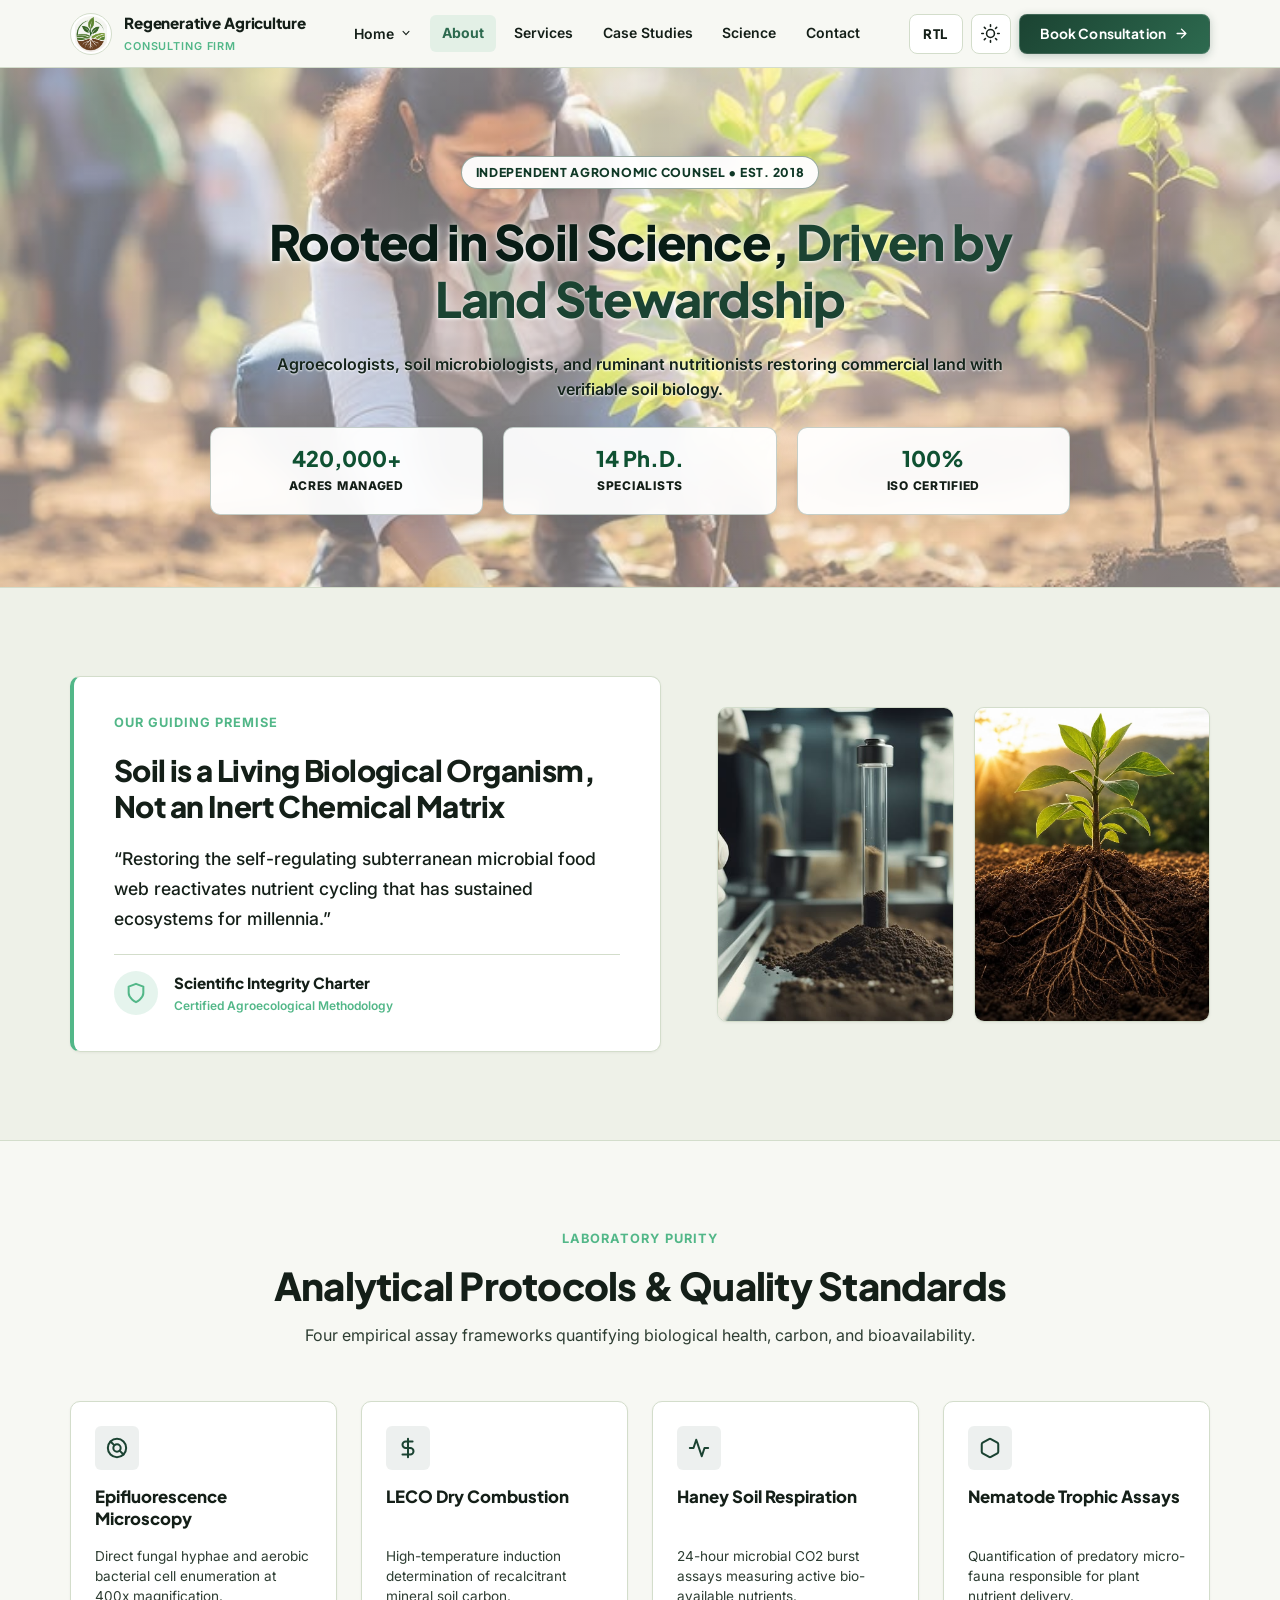
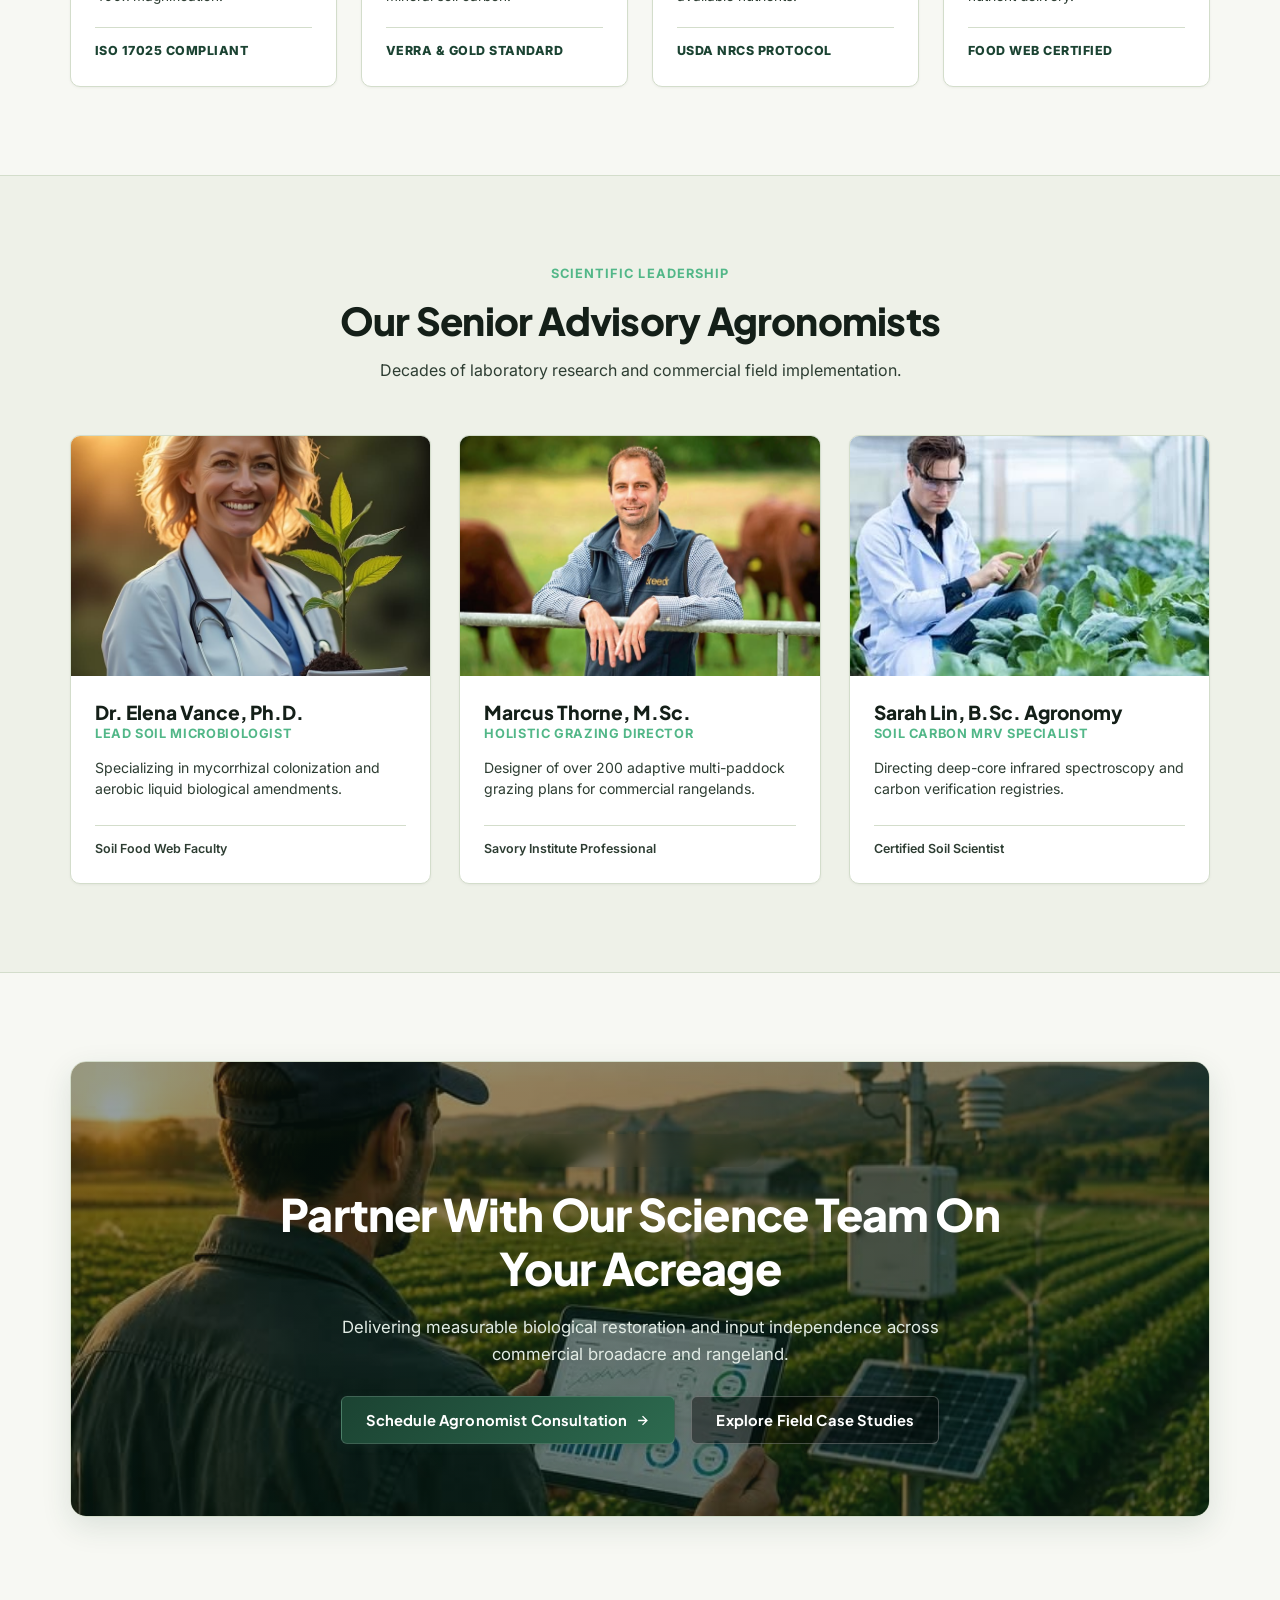
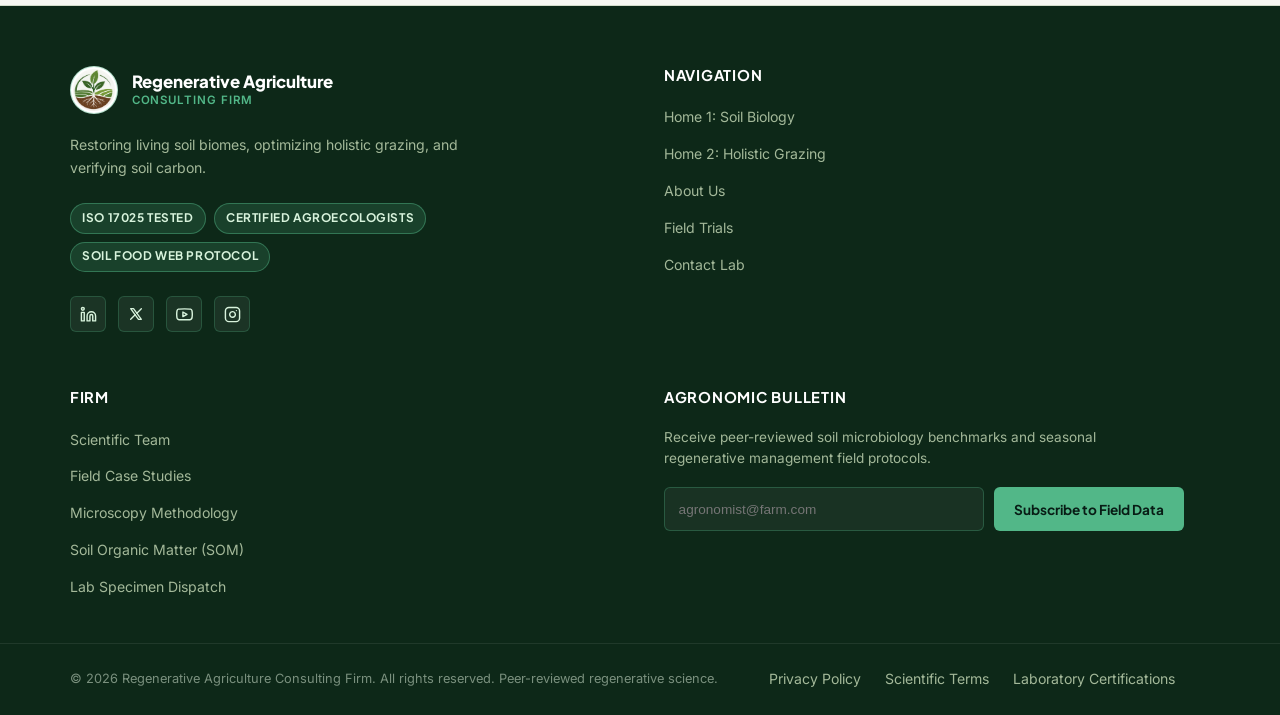
==== commit 211e2ebb: "update" ====
--- a/about.html
+++ b/about.html
@@ -8,8 +8,10 @@
   <meta name="description"
     content="Pioneering living soil ecology, multi-paddock grazing design, and scientific land rehabilitation led by accredited Ph.D. agronomists and soil microbiologists.">
 
-  <!-- Favicon using official brand logo -->
+  <!-- Favicon using official brand logo from header -->
   <link rel="icon" type="image/png" href="assets/images/logo/logo.png">
+  <link rel="shortcut icon" type="image/png" href="assets/images/logo/logo.png">
+  <link rel="apple-touch-icon" href="assets/images/logo/logo.png">
 
   <!-- Core Design System & Responsive Stylesheet -->
   <link rel="stylesheet" href="assets/css/style.css?v=2.3">
--- a/assets/css/style.css
+++ b/assets/css/style.css
@@ -468,23 +468,26 @@
 
 /* Header Action Controls (RTL, Dark Mode, CTA) */
 .header-actions {
-  display: flex;
-  align-items: center;
-  gap: 0.5rem;
-  flex-shrink: 0;
+  display: flex !important;
+  align-items: center !important;
+  gap: 0.5rem !important;
+  flex-shrink: 0 !important;
 }
 
 .tool-btn {
   display: inline-flex;
   align-items: center;
   justify-content: center;
-  width: 36px;
-  height: 36px;
-  border-radius: var(--radius-sm);
-  border: 1px solid var(--border-color);
+  width: 40px;
+  height: 40px;
+  min-height: 40px;
+  max-height: 40px;
+  border-radius: 8px;
+  border: 1.5px solid var(--border-color);
   color: var(--text-main);
-  background-color: transparent;
+  background-color: var(--bg-surface);
   transition: all var(--transition-fast);
+  box-sizing: border-box;
 }
 
 .tool-btn:hover {
@@ -494,22 +497,26 @@
 }
 
 .tool-btn svg {
-  width: 18px;
-  height: 18px;
+  width: 19px;
+  height: 19px;
 }
 
 .tool-btn.rtl-toggle-btn {
   width: auto;
-  min-width: 46px;
-  height: 36px;
-  padding: 0 0.75rem;
+  min-width: 48px;
+  height: 40px;
+  min-height: 40px;
+  max-height: 40px;
+  padding: 0 0.85rem;
   font-family: var(--font-heading);
-  font-size: 0.78rem;
+  font-size: 0.82rem;
   font-weight: 800;
   letter-spacing: 0.05em;
   text-transform: uppercase;
   user-select: none;
   justify-content: center;
+  border-radius: 8px;
+  box-sizing: border-box;
 }
 
 .tool-btn.rtl-toggle-btn svg,
@@ -519,6 +526,18 @@
 
 .tool-btn.rtl-toggle-btn .rtl-text {
   line-height: 1;
+}
+
+html.dark .tool-btn {
+  background-color: #0A0A0A;
+  border-color: var(--border-color);
+  color: #FFFFFF;
+}
+
+html.dark .tool-btn:hover {
+  background-color: rgba(82, 183, 136, 0.18);
+  border-color: #52B788;
+  color: #52B788;
 }
 
 .btn-cta,
@@ -594,13 +613,15 @@
   vertical-align: middle;
 }
 
-/* Header Action CTA Button (Compact) */
+/* Header Action CTA Button (Compact - Exactly Even with Tool Buttons) */
 .header-actions .btn-cta {
-  height: 38px;
-  min-height: 38px;
-  max-height: 38px;
-  padding: 0 1rem;
-  font-size: 0.84rem;
+  height: 40px !important;
+  min-height: 40px !important;
+  max-height: 40px !important;
+  padding: 0 1.25rem !important;
+  font-size: 0.86rem !important;
+  border-radius: 8px !important;
+  box-sizing: border-box !important;
 }
 
 /* Mobile Toggle Button */
@@ -2997,9 +3018,6 @@
 }
 
 .inner-hero-title .hero-accent {
-  background: none;
-  -webkit-background-clip: unset;
-  -webkit-text-fill-color: initial;
   color: #1B4332;
   font-weight: 800;
   text-shadow: 0 1px 3px rgba(255, 255, 255, 0.95);
@@ -3096,9 +3114,6 @@
 }
 
 html.dark .inner-hero-title .hero-accent {
-  background: none;
-  -webkit-background-clip: unset;
-  -webkit-text-fill-color: initial;
   color: #52B788;
   text-shadow: 0 2px 12px rgba(0, 0, 0, 0.9);
 }
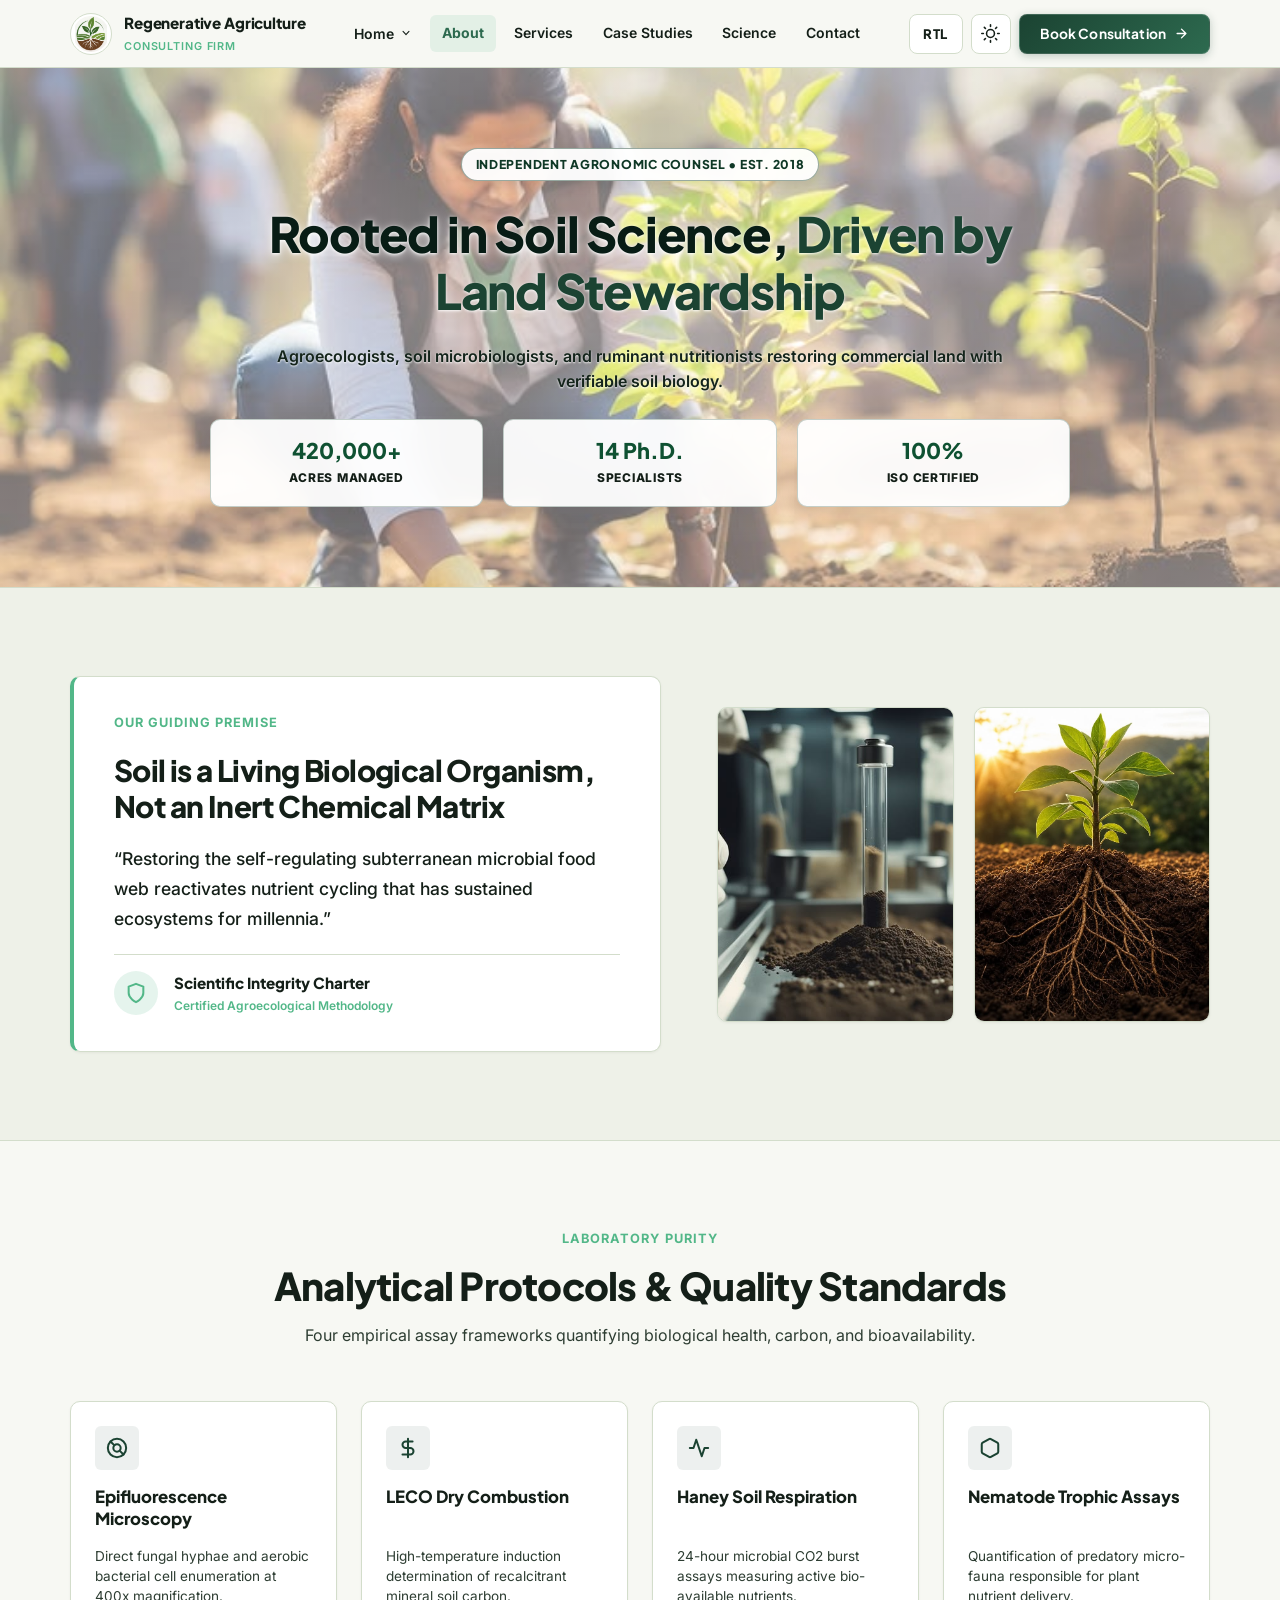
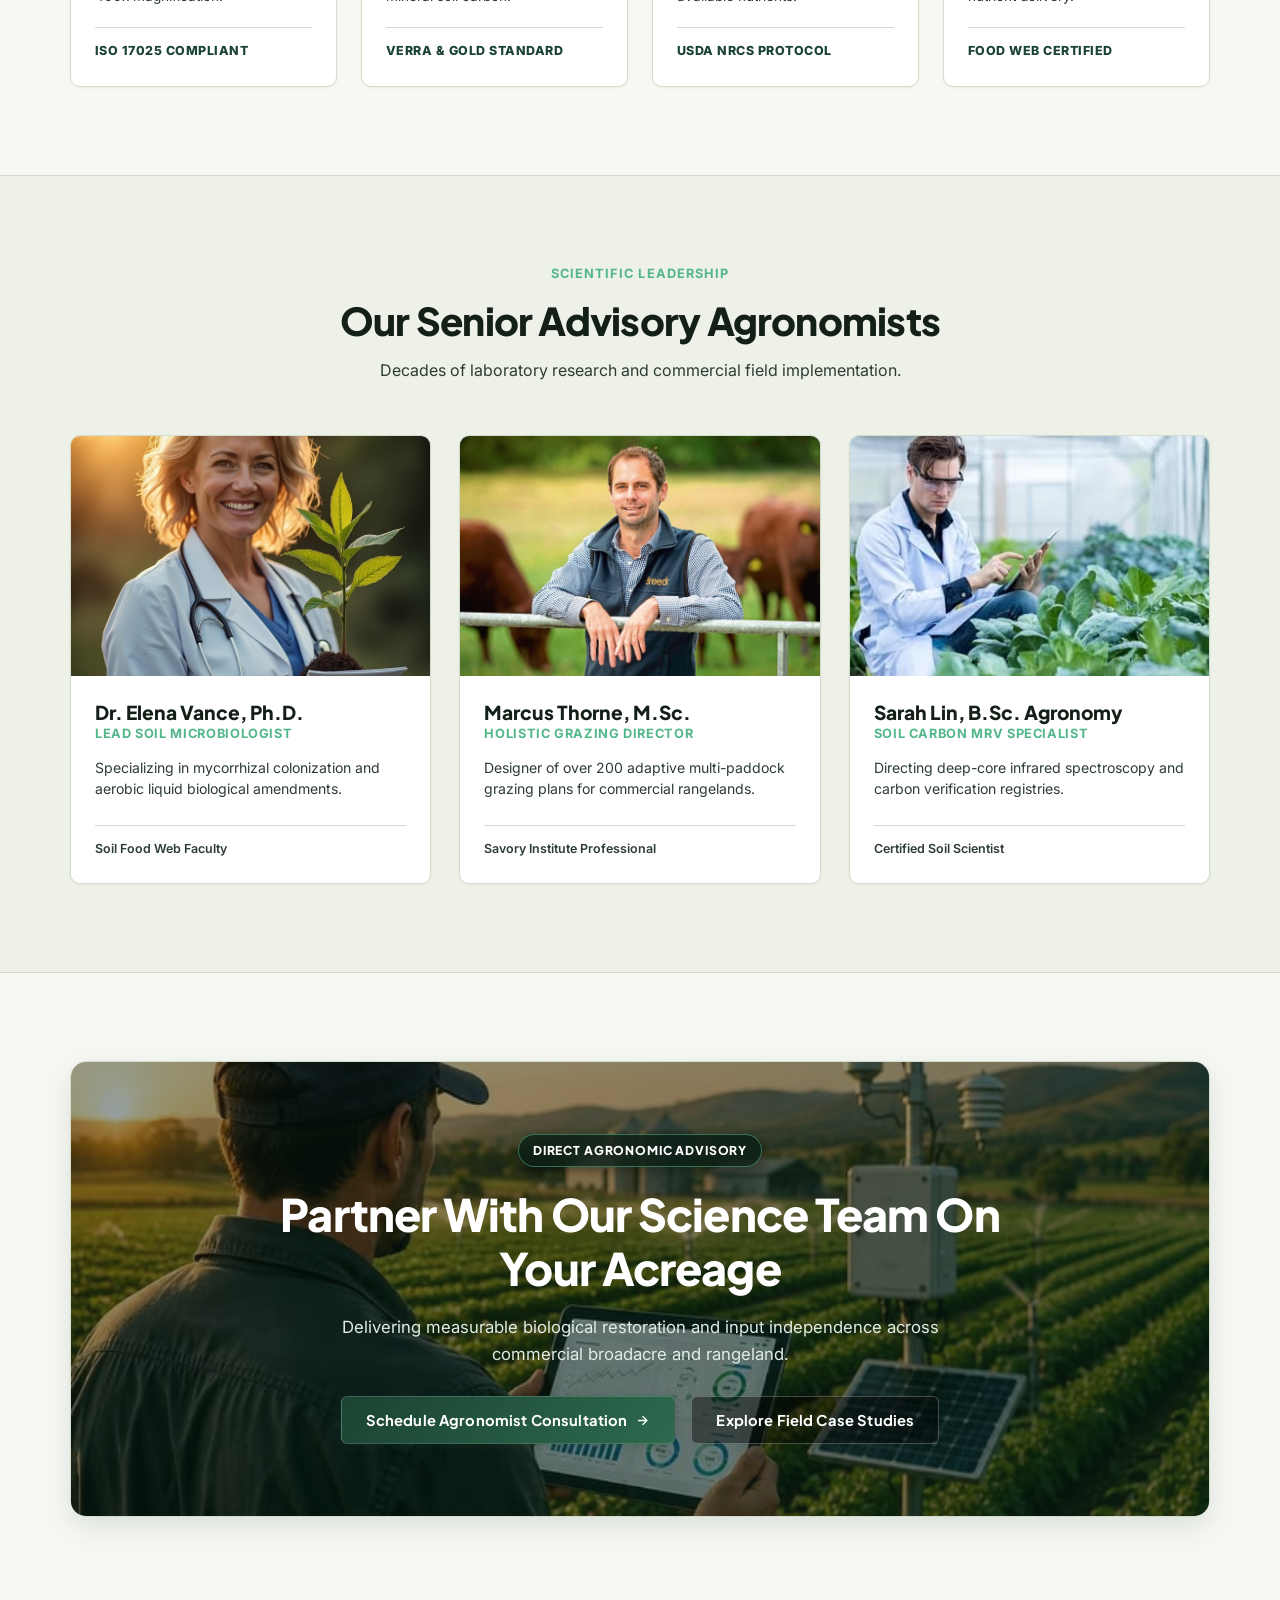
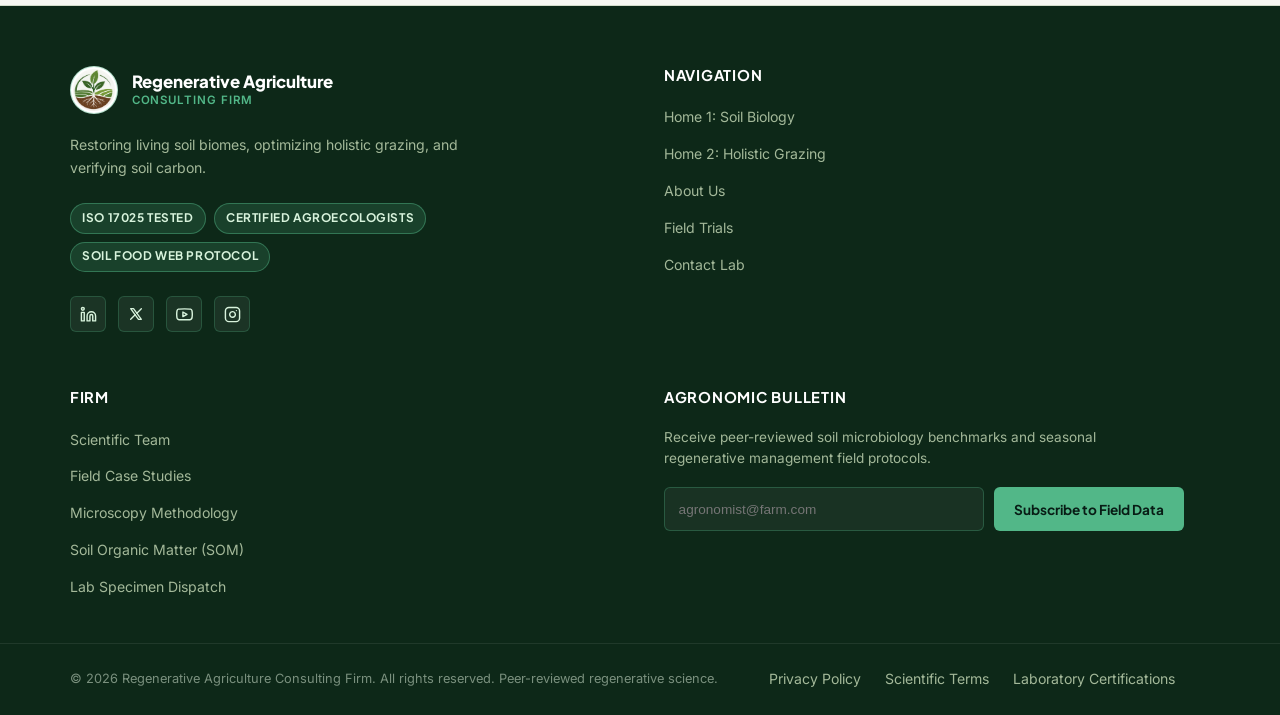
==== commit d04074c3: "update" ====
--- a/about.html
+++ b/about.html
@@ -541,13 +541,13 @@
 
       <!-- 1. Brand Column -->
       <div class="footer-brand">
-        <div class="footer-brand-header">
+        <a href="index.html" class="footer-brand-header" aria-label="Regenerative Agriculture Consulting Firm Home">
           <img src="assets/images/logo/logo.png" alt="Regenerative Agriculture Consulting Logo" class="footer-logo-img">
           <div>
             <div class="footer-brand-title">Regenerative Agriculture</div>
             <div class="footer-brand-sub">Consulting Firm</div>
           </div>
-        </div>
+        </a>
         <p class="footer-bio">
           Restoring living soil biomes, optimizing holistic grazing, and verifying soil carbon.
         </p>
--- a/assets/css/style.css
+++ b/assets/css/style.css
@@ -406,15 +406,17 @@
   position: absolute;
   top: calc(100% + 8px);
   left: 0;
-  min-width: 200px;
+  min-width: 275px;
+  width: max-content;
+  max-width: 320px;
   background-color: var(--bg-surface);
   border: 1px solid var(--border-color);
   border-radius: var(--radius-md);
-  box-shadow: var(--shadow-lg);
+  box-shadow: 0 10px 30px rgba(0, 0, 0, 0.12);
   padding: 0.5rem;
   display: none;
   flex-direction: column;
-  gap: 0.25rem;
+  gap: 0.35rem;
   z-index: 1010;
   animation: dropdownFade 0.18s ease-out;
 }
@@ -422,6 +424,7 @@
 html.dark .nav-dropdown {
   background-color: #080808 !important;
   border-color: #1F2E22 !important;
+  box-shadow: 0 10px 30px rgba(0, 0, 0, 0.6) !important;
 }
 
 .nav-item.dropdown-open .nav-dropdown {
@@ -444,12 +447,19 @@
   display: flex;
   align-items: center;
   justify-content: space-between;
-  padding: 0.5rem 0.75rem;
-  font-size: 0.85rem;
-  font-weight: 500;
+  gap: 1.25rem;
+  padding: 0.65rem 0.85rem;
+  font-size: 0.86rem;
+  font-weight: 600;
   color: var(--text-main);
   border-radius: var(--radius-sm);
+  white-space: nowrap;
+  text-decoration: none;
   transition: all var(--transition-fast);
+}
+
+.dropdown-link span:first-child {
+  white-space: nowrap;
 }
 
 .dropdown-link:hover {
@@ -457,13 +467,26 @@
   color: var(--color-sprout);
 }
 
+html.dark .dropdown-link:hover {
+  background-color: rgba(82, 183, 136, 0.18);
+  color: #52B788;
+}
+
 .dropdown-badge {
-  font-size: 0.65rem;
+  font-size: 0.68rem;
   font-weight: 700;
-  padding: 0.15rem 0.4rem;
+  padding: 0.2rem 0.55rem;
   border-radius: 999px;
   background-color: rgba(82, 183, 136, 0.15);
   color: var(--color-sprout);
+  white-space: nowrap;
+  flex-shrink: 0;
+  line-height: 1.2;
+}
+
+html.dark .dropdown-badge {
+  background-color: rgba(82, 183, 136, 0.25);
+  color: #52B788;
 }
 
 /* Header Action Controls (RTL, Dark Mode, CTA) */
@@ -671,15 +694,15 @@
   position: fixed;
   top: 0;
   bottom: 0;
-  right: -320px;
-  width: 300px;
-  max-width: 85vw;
+  right: -340px;
+  width: 320px;
+  max-width: 88vw;
   background-color: var(--bg-surface);
   border-left: 1px solid var(--border-color);
   z-index: 1060;
   display: flex;
   flex-direction: column;
-  padding: 1.25rem;
+  padding: 1.25rem 1rem;
   overflow-y: auto;
   transition: transform var(--transition-smooth);
 }
@@ -690,7 +713,7 @@
 }
 
 .mobile-drawer.open {
-  transform: translateX(-320px);
+  transform: translateX(-340px);
 }
 
 /* Mobile Drawer Header */
@@ -698,24 +721,94 @@
   display: flex;
   align-items: center;
   justify-content: space-between;
+  gap: 1.25rem;
   padding-bottom: 1rem;
   border-bottom: 1px solid var(--border-color);
+  width: 100%;
+  box-sizing: border-box;
+}
+
+.drawer-header .brand-link {
+  display: flex;
+  align-items: center;
+  gap: 0.65rem;
+  min-width: 0;
+  flex: 1 1 auto;
+  overflow: hidden;
+}
+
+.drawer-header .brand-logo-img {
+  width: 36px;
+  height: 36px;
+  min-width: 36px;
+  min-height: 36px;
+  flex-shrink: 0;
+}
+
+.drawer-header .brand-info {
+  display: flex;
+  flex-direction: column;
+  min-width: 0;
+  flex: 1 1 auto;
+  gap: 0.15rem;
+  overflow: hidden;
+}
+
+.drawer-header .brand-title {
+  font-family: var(--font-heading);
+  font-size: 0.88rem;
+  font-weight: 800;
+  letter-spacing: -0.01em;
+  color: var(--text-main);
+  line-height: 1.2;
+  white-space: nowrap;
+  overflow: hidden;
+  text-overflow: ellipsis;
+}
+
+.drawer-header .brand-subtitle {
+  font-size: 0.62rem;
+  font-weight: 600;
+  letter-spacing: 0.06em;
+  text-transform: uppercase;
+  color: var(--color-sprout);
+  line-height: 1.2;
+  white-space: nowrap;
+  overflow: hidden;
+  text-overflow: ellipsis;
 }
 
 .drawer-close-btn {
-  display: flex;
+  display: inline-flex;
   align-items: center;
   justify-content: center;
   width: 36px;
   height: 36px;
+  min-width: 36px;
+  min-height: 36px;
+  flex-shrink: 0;
+  margin-left: auto;
   border-radius: var(--radius-sm);
   border: 1px solid var(--border-color);
   color: var(--text-main);
+  background-color: var(--bg-surface);
+  cursor: pointer;
+  transition: all var(--transition-fast);
+}
+
+.drawer-close-btn:hover {
+  border-color: var(--color-sprout);
+  color: var(--color-sprout);
+  background-color: rgba(82, 183, 136, 0.12);
 }
 
 .drawer-close-btn svg {
-  width: 20px;
-  height: 20px;
+  width: 18px;
+  height: 18px;
+  min-width: 18px;
+  min-height: 18px;
+  stroke: currentColor;
+  stroke-width: 2.2;
 }
 
 /* Mobile Nav List & Accordion */
@@ -927,13 +1020,18 @@
 
 html[dir="rtl"] .mobile-drawer {
   right: auto;
-  left: -320px;
+  left: -340px;
   border-left: none;
   border-right: 1px solid var(--border-color);
 }
 
 html[dir="rtl"] .mobile-drawer.open {
-  transform: translateX(320px);
+  transform: translateX(340px);
+}
+
+html[dir="rtl"] .drawer-close-btn {
+  margin-left: 0;
+  margin-right: auto;
 }
 
 html[dir="rtl"] .mobile-accordion {
@@ -977,6 +1075,9 @@
   display: flex;
   align-items: center;
   gap: 0.85rem;
+  text-decoration: none;
+  cursor: pointer;
+  width: fit-content;
 }
 
 .footer-logo-img {
@@ -986,6 +1087,12 @@
   border: 1.5px solid rgba(82, 183, 136, 0.4);
   background: #FFFFFF;
   padding: 2px;
+  transition: transform var(--transition-fast, 0.2s ease), border-color var(--transition-fast, 0.2s ease);
+}
+
+.footer-brand-header:hover .footer-logo-img {
+  transform: scale(1.05);
+  border-color: var(--color-sprout);
 }
 
 .footer-brand-text {
@@ -1001,6 +1108,11 @@
   font-weight: 800;
   color: #FFFFFF;
   line-height: 1.15;
+  transition: color var(--transition-fast, 0.2s ease);
+}
+
+.footer-brand-header:hover .footer-brand-title {
+  color: var(--color-sprout);
 }
 
 .footer-brand-sub {
@@ -1248,9 +1360,15 @@
    HOME 1 - SECTION 1: HERO (Asymmetric Panoramic with Live Soil Metric)
    ========================================================================== */
 .h1-hero-section {
-  padding: 4.5rem 0 3.5rem;
+  position: relative;
+  min-height: calc(100vh - var(--header-height));
+  min-height: calc(100dvh - var(--header-height));
+  display: flex;
+  align-items: center;
+  justify-content: center;
+  padding: 3rem 0;
+  box-sizing: border-box;
   background: radial-gradient(circle at 10% 20%, rgba(82, 183, 136, 0.08) 0%, transparent 60%);
-  position: relative;
   overflow: hidden;
 }
 
@@ -1262,6 +1380,8 @@
   grid-template-columns: 1.15fr 1fr;
   align-items: center;
   gap: 3.5rem;
+  width: 100%;
+  box-sizing: border-box;
 }
 
 .h1-hero-content {
@@ -2271,11 +2391,13 @@
    ========================================================================== */
 .h2-hero-section {
   position: relative;
-  min-height: 580px;
+  min-height: calc(100vh - var(--header-height));
+  min-height: calc(100dvh - var(--header-height));
   display: flex;
   align-items: center;
   justify-content: center;
-  padding: 4.5rem 0 3.5rem;
+  padding: 3rem 0;
+  box-sizing: border-box;
   overflow: hidden;
   border-bottom: 1px solid var(--border-color);
 }
@@ -2936,14 +3058,16 @@
    ========================================================================== */
 .inner-hero-section {
   position: relative;
+  height: 520px;
   min-height: 520px;
   display: flex;
   align-items: center;
   justify-content: center;
-  padding: 5.5rem 0 4.5rem;
+  padding: 0;
   overflow: hidden;
   border-bottom: 1px solid var(--border-color);
   background-color: var(--bg-main);
+  box-sizing: border-box;
   transition: background-color var(--transition-normal);
 }
 
--- a/assets/css/responsive.css
+++ b/assets/css/responsive.css
@@ -62,6 +62,27 @@
 
 /* Tablet / Medium Screens (Max 1024px) */
 @media (max-width: 1024px) {
+  .h1-hero-section,
+  .h2-hero-section {
+    min-height: calc(100vh - var(--header-height)) !important;
+    min-height: calc(100dvh - var(--header-height)) !important;
+    display: flex !important;
+    align-items: center !important;
+    justify-content: center !important;
+    padding: 3rem 0 !important;
+    box-sizing: border-box !important;
+  }
+
+  .inner-hero-section {
+    height: 500px !important;
+    min-height: 500px !important;
+    padding: 0 !important;
+    display: flex !important;
+    align-items: center !important;
+    justify-content: center !important;
+    box-sizing: border-box !important;
+  }
+
   .h1-hero-container {
     grid-template-columns: 1fr;
     gap: 2.5rem;
@@ -254,8 +275,15 @@
     --header-height: 62px;
   }
 
-  .h1-hero-section {
-    padding: 3rem 0 2.5rem;
+  .h1-hero-section,
+  .h2-hero-section {
+    min-height: calc(100vh - var(--header-height)) !important;
+    min-height: calc(100dvh - var(--header-height)) !important;
+    display: flex !important;
+    align-items: center !important;
+    justify-content: center !important;
+    padding: 2.5rem 0 !important;
+    box-sizing: border-box !important;
   }
 
   .hero-heading {
@@ -739,8 +767,13 @@
 
   /* Unified Inner Hero 768px Rules */
   .inner-hero-section {
-    min-height: 440px;
-    padding: 3.5rem 0 3rem;
+    height: 480px !important;
+    min-height: 480px !important;
+    padding: 0 !important;
+    display: flex !important;
+    align-items: center !important;
+    justify-content: center !important;
+    box-sizing: border-box !important;
   }
 
   .inner-hero-telemetry-bar {
@@ -816,6 +849,27 @@
   :root {
     --header-height: 58px;
     --container-padding: 1rem;
+  }
+
+  .h1-hero-section,
+  .h2-hero-section {
+    min-height: calc(100vh - var(--header-height)) !important;
+    min-height: calc(100dvh - var(--header-height)) !important;
+    display: flex !important;
+    align-items: center !important;
+    justify-content: center !important;
+    padding: 2rem 0 !important;
+    box-sizing: border-box !important;
+  }
+
+  .inner-hero-section {
+    height: 460px !important;
+    min-height: 460px !important;
+    padding: 0 !important;
+    display: flex !important;
+    align-items: center !important;
+    justify-content: center !important;
+    box-sizing: border-box !important;
   }
 
   .inner-hero-title {
@@ -1240,7 +1294,23 @@
   }
 
   .mobile-drawer {
-    width: 280px;
+    width: 310px;
+    max-width: 88vw;
+    padding: 1.15rem 0.85rem;
+  }
+
+  .drawer-header {
+    gap: 1rem !important;
+  }
+
+  .drawer-close-btn {
+    margin-left: auto !important;
+    flex-shrink: 0 !important;
+  }
+
+  html[dir="rtl"] .drawer-close-btn {
+    margin-left: 0 !important;
+    margin-right: auto !important;
   }
 
   .drawer-tools {
@@ -1504,6 +1574,66 @@
     --container-padding: 0.75rem;
   }
 
+  .h1-hero-section,
+  .h2-hero-section {
+    min-height: calc(100vh - var(--header-height)) !important;
+    min-height: calc(100dvh - var(--header-height)) !important;
+    display: flex !important;
+    align-items: center !important;
+    justify-content: center !important;
+    padding: 1.75rem 0 !important;
+    box-sizing: border-box !important;
+  }
+
+  .inner-hero-section {
+    height: 440px !important;
+    min-height: 440px !important;
+    padding: 0 !important;
+    display: flex !important;
+    align-items: center !important;
+    justify-content: center !important;
+    box-sizing: border-box !important;
+  }
+
+  .mobile-drawer {
+    width: 295px;
+    max-width: 90vw;
+    padding: 1rem 0.75rem;
+  }
+
+  .drawer-header {
+    gap: 0.75rem !important;
+  }
+
+  .drawer-header .brand-logo-img {
+    width: 32px !important;
+    height: 32px !important;
+    min-width: 32px !important;
+    min-height: 32px !important;
+  }
+
+  .drawer-header .brand-title {
+    font-size: 0.82rem !important;
+  }
+
+  .drawer-header .brand-subtitle {
+    font-size: 0.58rem !important;
+  }
+
+  .drawer-close-btn {
+    width: 34px !important;
+    height: 34px !important;
+    min-width: 34px !important;
+    min-height: 34px !important;
+    margin-left: auto !important;
+    flex-shrink: 0 !important;
+  }
+
+  html[dir="rtl"] .drawer-close-btn {
+    margin-left: 0 !important;
+    margin-right: auto !important;
+  }
+
   .inner-hero-telemetry-bar {
     gap: 0.25rem !important;
   }
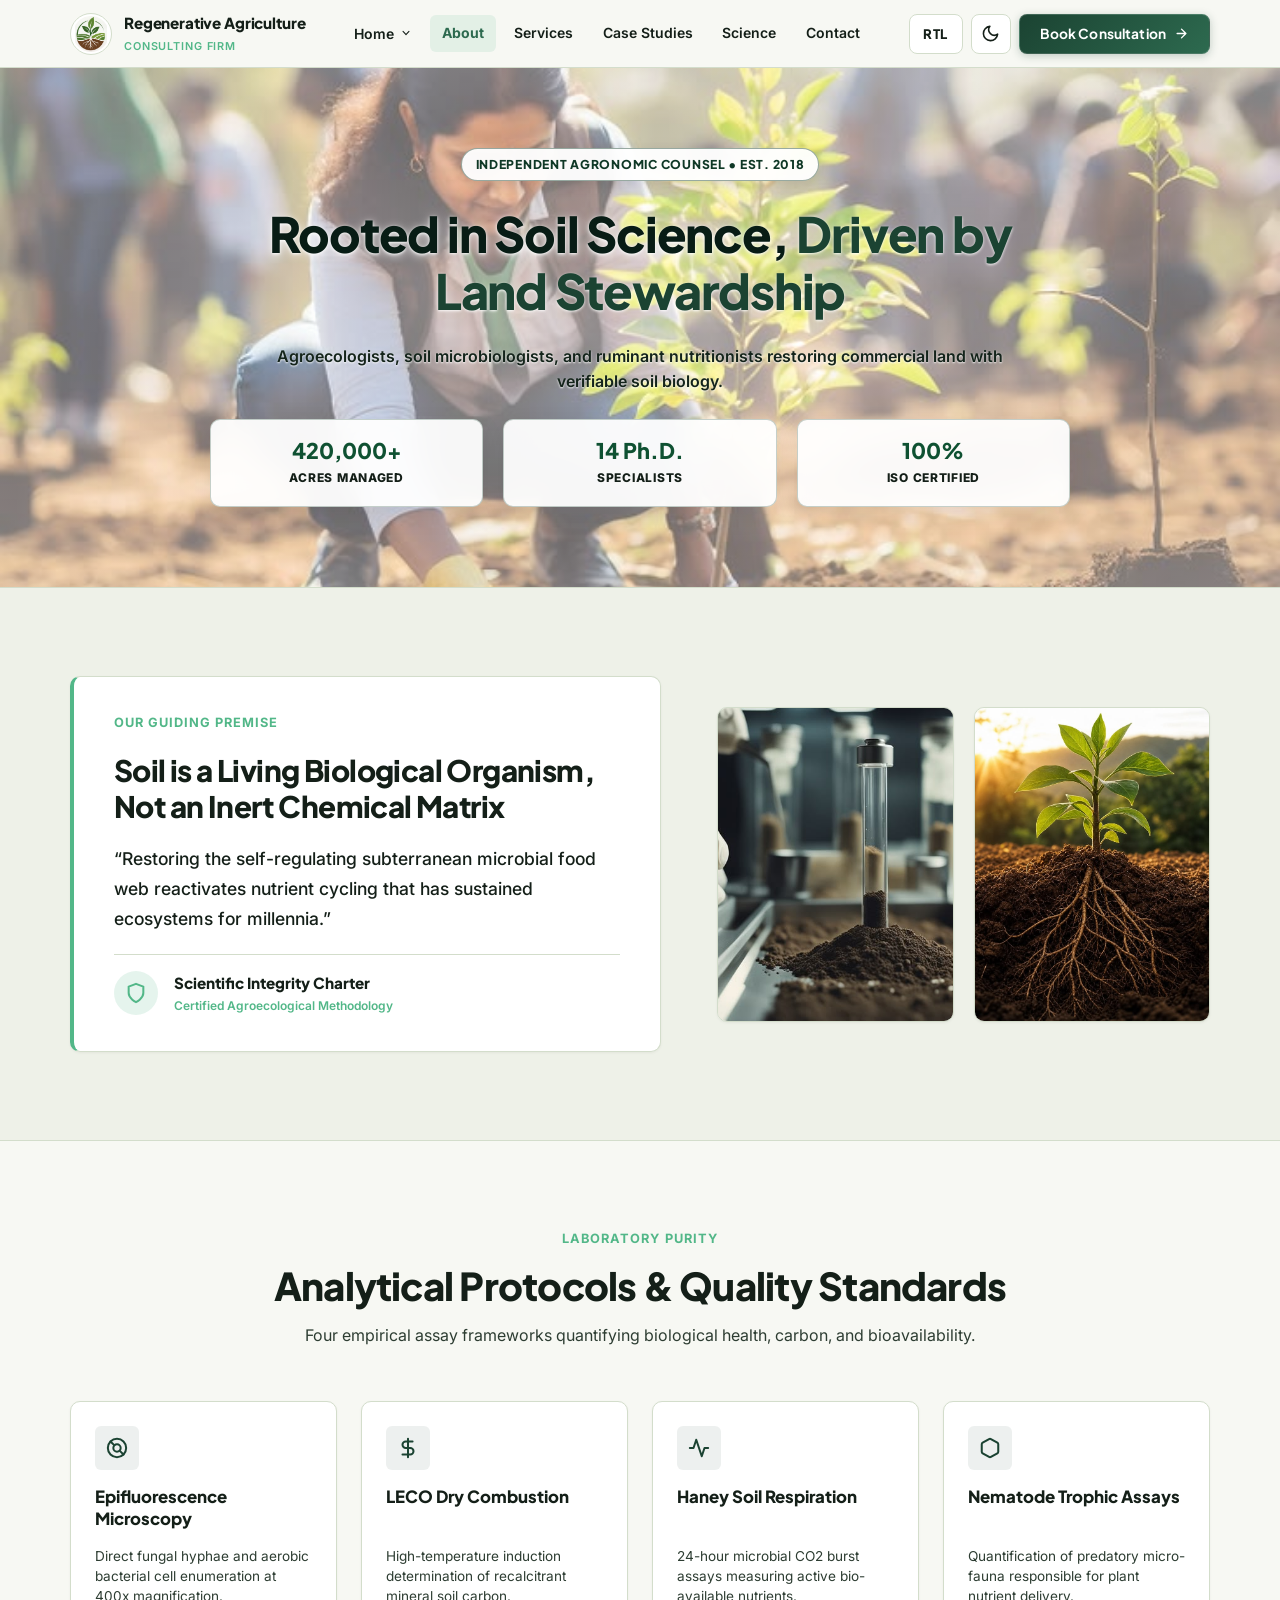
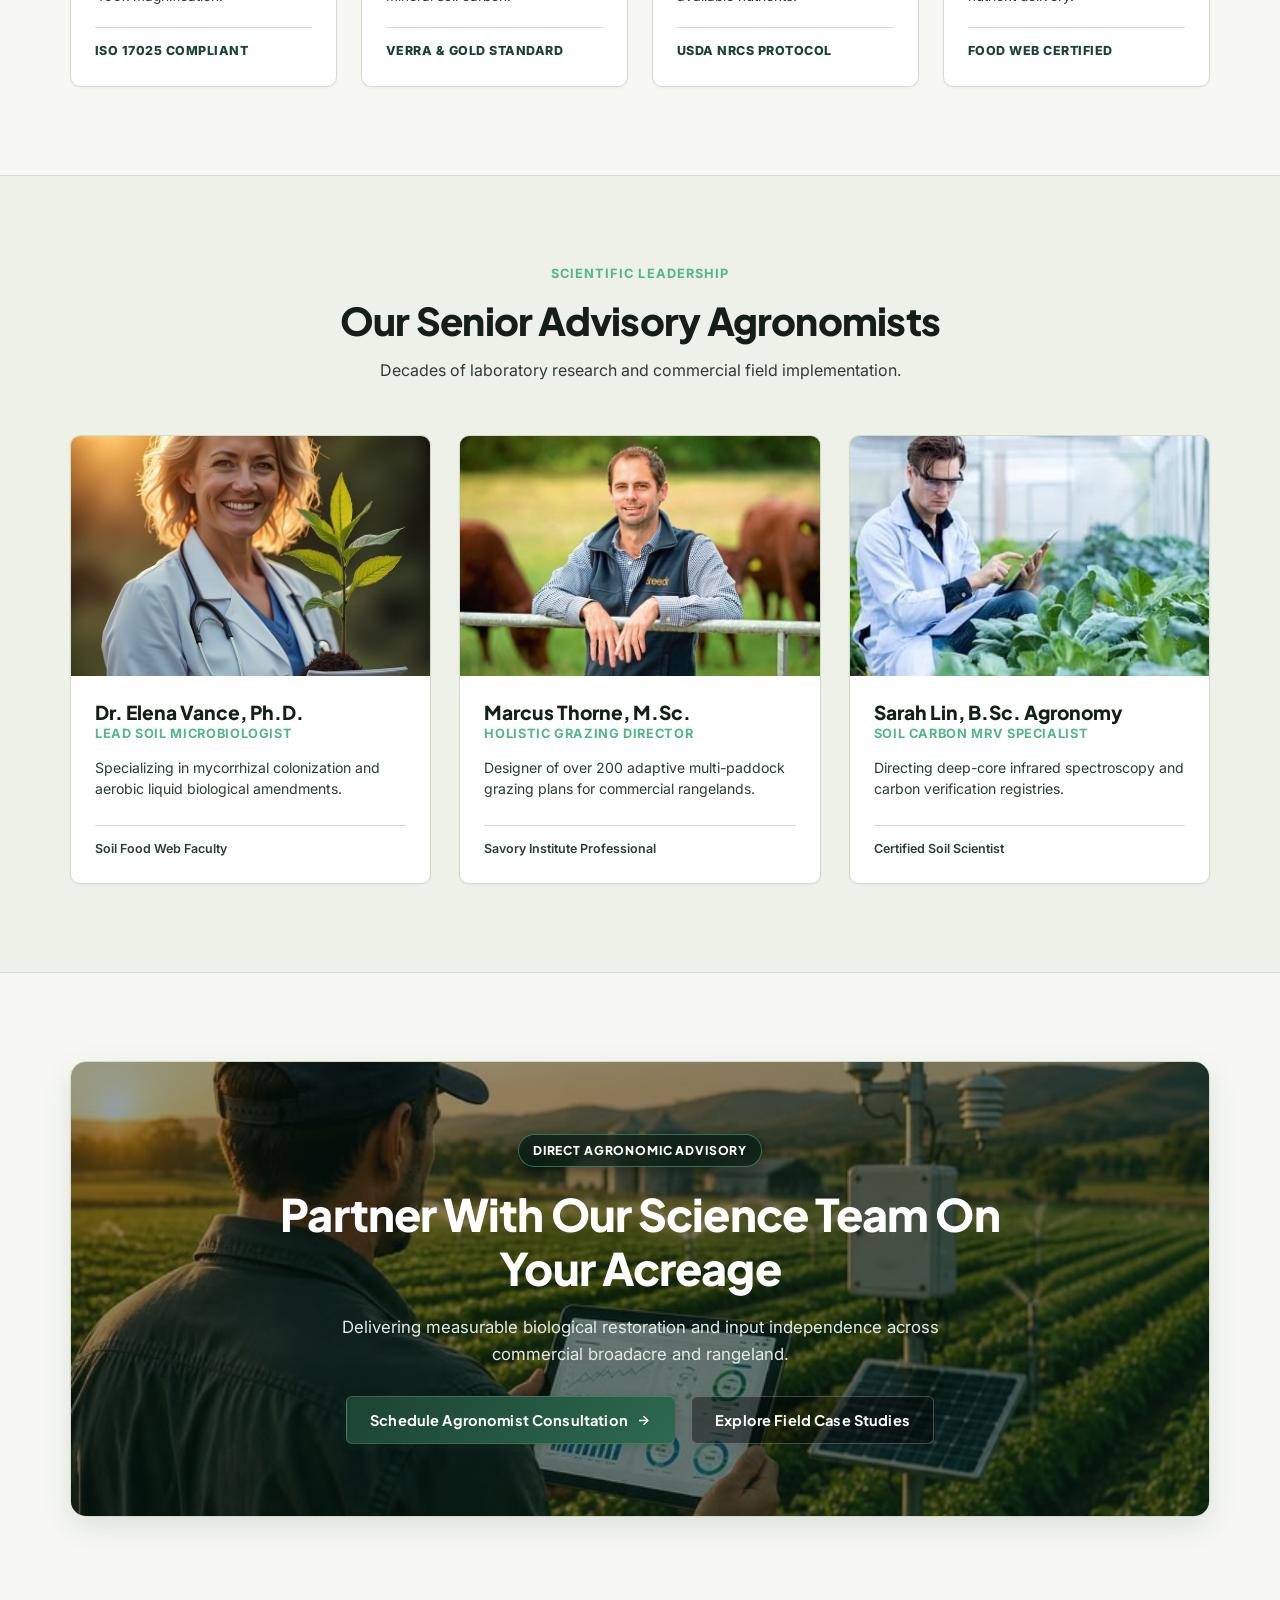
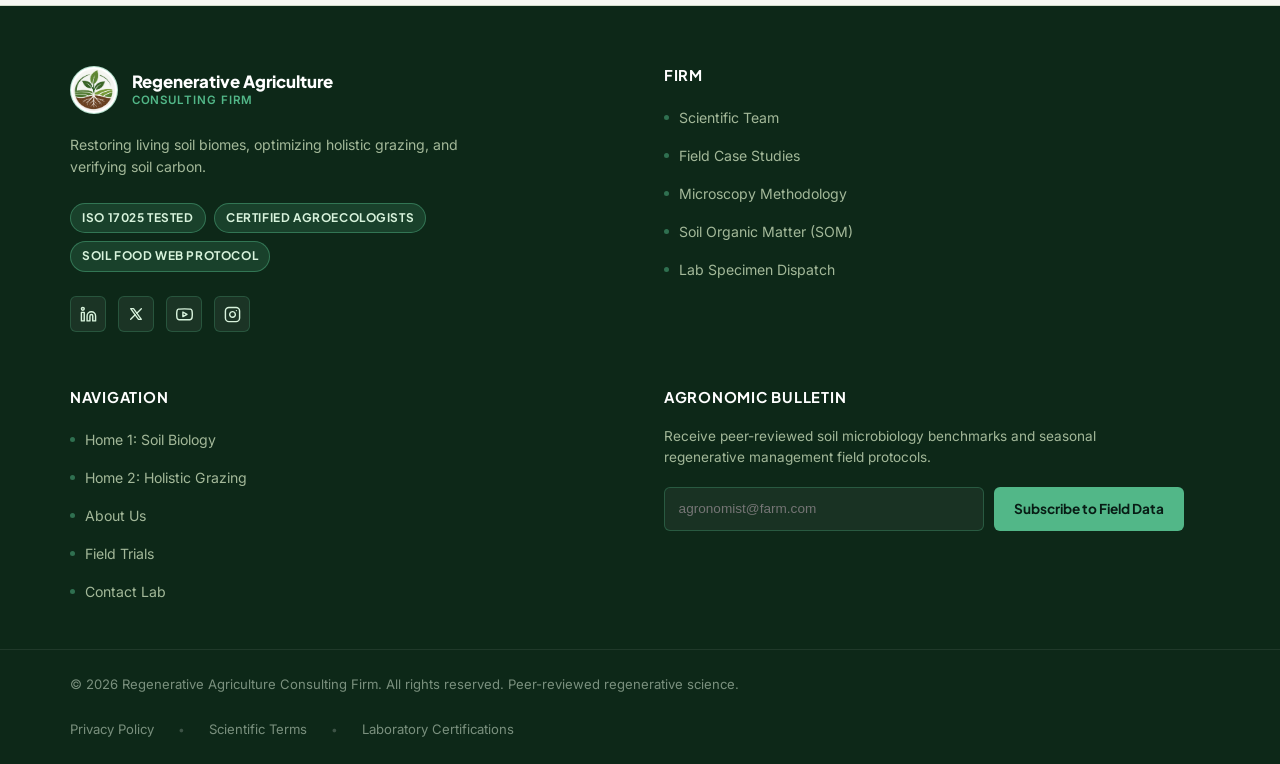
==== commit 854f8b9a: "update" ====
--- a/about.html
+++ b/about.html
@@ -113,13 +113,11 @@
         </button>
 
         <!-- Dark Mode Toggle (#000000 Strict) -->
-        <button type="button" class="tool-btn theme-toggle-btn" aria-label="Toggle dark mode"
-          title="Toggle Dark/Light Mode">
+        <button type="button" class="tool-btn theme-toggle-btn" aria-label="Switch to dark mode"
+          title="Switch to Dark Mode">
           <svg viewBox="0 0 24 24" fill="none" stroke="currentColor" stroke-width="2" stroke-linecap="round"
             stroke-linejoin="round" aria-hidden="true">
-            <circle cx="12" cy="12" r="5" />
-            <path
-              d="M12 1v2M12 21v2M4.22 4.22l1.42 1.42M18.36 18.36l1.42 1.42M1 12h2M21 12h2M4.22 19.78l1.42-1.42M18.36 5.64l1.42-1.42" />
+            <path d="M21 12.79A9 9 0 1 1 11.21 3 7 7 0 0 0 21 12.79z" />
           </svg>
         </button>
 
@@ -215,14 +213,12 @@
     <!-- Mobile Drawer Footer Tools -->
     <div class="drawer-footer">
       <div class="drawer-tools">
-        <button type="button" class="drawer-tool-item theme-toggle-btn" aria-label="Toggle dark mode">
-          <svg width="16" height="16" viewBox="0 0 24 24" fill="none" stroke="currentColor" stroke-width="2"
-            aria-hidden="true">
-            <circle cx="12" cy="12" r="5" />
-            <path
-              d="M12 1v2M12 21v2M4.22 4.22l1.42 1.42M18.36 18.36l1.42 1.42M1 12h2M21 12h2M4.22 19.78l1.42-1.42M18.36 5.64l1.42-1.42" />
+        <button type="button" class="drawer-tool-item theme-toggle-btn" aria-label="Switch to dark mode">
+          <svg width="18" height="18" viewBox="0 0 24 24" fill="none" stroke="currentColor" stroke-width="2"
+            stroke-linecap="round" stroke-linejoin="round" aria-hidden="true">
+            <path d="M21 12.79A9 9 0 1 1 11.21 3 7 7 0 0 0 21 12.79z" />
           </svg>
-          <span>Dark / Light</span>
+          <span>Dark Mode</span>
         </button>
         <button type="button" class="drawer-tool-item rtl-toggle-btn" aria-label="Toggle text direction">
           <span>RTL / LTR</span>
--- a/assets/css/style.css
+++ b/assets/css/style.css
@@ -819,57 +819,23 @@
   flex-direction: column;
   gap: 0.35rem;
   margin-top: 1rem;
+  width: 100%;
+}
+
+.mobile-item,
+.drawer-nav-item {
+  width: 100%;
+  display: block;
 }
 
 .mobile-nav-link,
-.drawer-link {
+.drawer-link,
+.drawer-accordion-btn {
   display: flex;
   align-items: center;
   justify-content: space-between;
-  padding: 0.75rem 0.9rem;
-  font-size: 0.95rem;
-  font-weight: 600;
-  color: var(--text-main);
-  border-radius: var(--radius-sm);
-  transition: background var(--transition-fast), color var(--transition-fast);
-}
-
-.mobile-nav-link:hover,
-.mobile-nav-link.active,
-.drawer-link:hover,
-.drawer-link.active {
-  background-color: rgba(82, 183, 136, 0.1);
-  color: var(--color-sprout);
-}
-
-/* Mobile Accordion Content (Closed by default - opens only on click) */
-.mobile-accordion,
-.drawer-submenu {
-  overflow: hidden;
-  max-height: 0;
-  transition: max-height 0.35s cubic-bezier(0.4, 0, 0.2, 1);
-  padding-left: 1rem;
-  display: flex;
-  flex-direction: column;
-  gap: 0.25rem;
-}
-
-.mobile-item.accordion-open .mobile-accordion,
-.drawer-nav-item.accordion-open .drawer-submenu {
-  max-height: 220px;
-  margin: 0.35rem 0;
-}
-
-.mobile-item.accordion-open .mobile-nav-link .dropdown-chevron,
-.drawer-nav-item.accordion-open .drawer-accordion-btn .accordion-arrow {
-  transform: rotate(180deg);
-}
-
-.drawer-accordion-btn {
-  display: flex;
-  align-items: center;
-  justify-content: space-between;
-  width: 100%;
+  width: 100%;
+  box-sizing: border-box;
   padding: 0.75rem 0.9rem;
   font-size: 0.95rem;
   font-weight: 600;
@@ -878,12 +844,44 @@
   border: none;
   border-radius: var(--radius-sm);
   cursor: pointer;
+  text-align: start;
+  font-family: inherit;
   transition: background var(--transition-fast), color var(--transition-fast);
 }
 
-.drawer-accordion-btn:hover {
+.mobile-nav-link:hover,
+.mobile-nav-link.active,
+.mobile-item.accordion-open > .mobile-nav-link,
+.drawer-link:hover,
+.drawer-link.active,
+.drawer-accordion-btn:hover,
+.drawer-accordion-btn.active,
+.drawer-nav-item.accordion-open > .drawer-accordion-btn {
   background-color: rgba(82, 183, 136, 0.1);
   color: var(--color-sprout);
+}
+
+/* Mobile Accordion Content (Closed by default - opens only on click) */
+.mobile-accordion,
+.drawer-submenu {
+  overflow: hidden;
+  max-height: 0;
+  transition: max-height 0.35s cubic-bezier(0.4, 0, 0.2, 1);
+  padding-left: 1rem;
+  display: flex;
+  flex-direction: column;
+  gap: 0.25rem;
+}
+
+.mobile-item.accordion-open .mobile-accordion,
+.drawer-nav-item.accordion-open .drawer-submenu {
+  max-height: 220px;
+  margin: 0.35rem 0;
+}
+
+.mobile-item.accordion-open .mobile-nav-link .dropdown-chevron,
+.drawer-nav-item.accordion-open .drawer-accordion-btn .accordion-arrow {
+  transform: rotate(180deg);
 }
 
 .accordion-arrow {
@@ -1063,6 +1061,7 @@
   display: grid;
   grid-template-columns: 1.6fr 1fr 1fr 1.4fr;
   gap: 2.5rem;
+  align-items: start;
 }
 
 .footer-brand {
@@ -1204,22 +1203,55 @@
   list-style: none;
   display: flex;
   flex-direction: column;
-  gap: 0.7rem;
-}
-
-.footer-link {
+  gap: 0.75rem;
+  padding: 0;
+  margin: 0;
+}
+
+.footer-nav-list li {
+  margin: 0;
+  padding: 0;
+  line-height: 1.4;
+  display: flex;
+  align-items: center;
+}
+
+.footer-nav-list .footer-link {
   font-size: 0.88rem;
   color: #A3B899;
+  text-decoration: none;
+  display: inline-flex;
+  align-items: center;
+  gap: 0.6rem;
+  padding: 0.2rem 0;
+  line-height: 1.4;
   transition: color var(--transition-fast), transform var(--transition-fast);
+}
+
+.footer-nav-list .footer-link::before {
+  content: "";
   display: inline-block;
-}
-
-.footer-link:hover {
+  width: 5px;
+  height: 5px;
+  border-radius: 50%;
+  background-color: var(--color-sprout);
+  opacity: 0.5;
+  transition: opacity var(--transition-fast), transform var(--transition-fast), background-color var(--transition-fast);
+  flex-shrink: 0;
+}
+
+.footer-nav-list .footer-link:hover {
   color: var(--color-sprout);
   transform: translateX(4px);
 }
 
-html[dir="rtl"] .footer-link:hover {
+.footer-nav-list .footer-link:hover::before {
+  opacity: 1;
+  transform: scale(1.4);
+  background-color: #52B788;
+}
+
+html[dir="rtl"] .footer-nav-list .footer-link:hover {
   transform: translateX(-4px);
 }
 
@@ -1293,8 +1325,8 @@
   align-items: center;
   justify-content: space-between;
   flex-wrap: wrap;
-  gap: 1rem;
-  font-size: 0.8rem;
+  gap: 1.25rem;
+  font-size: 0.82rem;
   color: #7A907E;
 }
 
@@ -1304,10 +1336,42 @@
   align-items: center;
   gap: 0.75rem 1.5rem;
   list-style: none;
-}
-
-.footer-meta-links li a {
+  padding: 0;
+  margin: 0;
+}
+
+.footer-meta-links li {
+  display: inline-flex;
+  align-items: center;
+}
+
+.footer-meta-links .footer-link {
+  font-size: 0.82rem;
+  color: #7A907E;
+  text-decoration: none;
   white-space: nowrap;
+  display: inline-block;
+  padding: 0;
+  transition: color var(--transition-fast);
+  transform: none !important;
+}
+
+.footer-meta-links .footer-link:hover {
+  color: var(--color-sprout);
+  transform: none !important;
+}
+
+.footer-meta-links li:not(:last-child)::after {
+  content: "•";
+  margin-left: 1.5rem;
+  color: rgba(255, 255, 255, 0.2);
+  font-size: 0.75rem;
+  pointer-events: none;
+}
+
+html[dir="rtl"] .footer-meta-links li:not(:last-child)::after {
+  margin-left: 0;
+  margin-right: 1.5rem;
 }
 
 /* ==========================================================================
@@ -5170,7 +5234,270 @@
 }
 
 /* ==========================================================================
-   CONTACT PAGE - SECTION 4: SPECIMEN EXTRACTION GUIDELINES (4-Step Bar)
+   CONTACT PAGE - SECTION 4: INTERACTIVE MAP & FACILITY LOCATOR
+   ========================================================================== */
+.contact-map-section {
+  padding: 5.5rem 0;
+  background-color: var(--bg-surface-alt);
+  border-bottom: 1px solid var(--border-color);
+  position: relative;
+}
+
+html.dark .contact-map-section {
+  background-color: #050505 !important;
+  border-bottom-color: var(--border-color) !important;
+}
+
+.contact-map-container {
+  max-width: var(--container-max-width);
+  margin: 0 auto;
+  padding: 0 var(--container-padding);
+}
+
+.map-interactive-wrapper {
+  display: grid;
+  grid-template-columns: 390px 1fr;
+  gap: 2rem;
+  margin-top: 3rem;
+  align-items: stretch;
+}
+
+.map-locations-sidebar {
+  display: flex;
+  flex-direction: column;
+  gap: 1.15rem;
+}
+
+.map-location-card {
+  background: var(--bg-card);
+  border: 1.5px solid var(--border-color);
+  border-radius: var(--radius-md);
+  padding: 1.25rem 1.4rem;
+  cursor: pointer;
+  transition: all var(--transition-fast);
+  display: flex;
+  flex-direction: column;
+  gap: 0.65rem;
+  position: relative;
+  text-align: left;
+  outline: none;
+}
+
+.map-location-card:hover {
+  border-color: var(--color-sprout);
+  transform: translateY(-2px);
+  box-shadow: var(--shadow-md);
+}
+
+.map-location-card:focus-visible {
+  outline: 2px solid var(--color-sprout);
+  outline-offset: 2px;
+}
+
+.map-location-card.active {
+  border-color: var(--color-sprout);
+  background: rgba(82, 183, 136, 0.08);
+  box-shadow: 0 4px 18px rgba(82, 183, 136, 0.16);
+}
+
+html.dark .map-location-card {
+  background: #080808;
+  border-color: #1A281E;
+}
+
+html.dark .map-location-card:hover {
+  border-color: #52B788;
+  background: #0E1610;
+}
+
+html.dark .map-location-card.active {
+  background: rgba(82, 183, 136, 0.14);
+  border-color: #52B788;
+  box-shadow: 0 4px 20px rgba(0, 0, 0, 0.6);
+}
+
+.map-card-header {
+  display: flex;
+  align-items: center;
+  justify-content: space-between;
+  gap: 0.5rem;
+  flex-wrap: wrap;
+}
+
+.map-card-badge {
+  font-size: 0.72rem;
+  font-weight: 800;
+  text-transform: uppercase;
+  letter-spacing: 0.05em;
+  padding: 0.2rem 0.55rem;
+  border-radius: var(--radius-sm);
+  background: rgba(45, 106, 79, 0.12);
+  color: var(--color-forest);
+  border: 1px solid rgba(45, 106, 79, 0.25);
+}
+
+html.dark .map-card-badge {
+  background: rgba(82, 183, 136, 0.2);
+  color: #D8F3DC;
+  border-color: rgba(82, 183, 136, 0.4);
+}
+
+.map-card-status {
+  display: inline-flex;
+  align-items: center;
+  gap: 0.35rem;
+  font-size: 0.72rem;
+  font-weight: 700;
+  color: var(--color-forest);
+}
+
+html.dark .map-card-status {
+  color: #74C69D;
+}
+
+.map-card-status .status-indicator {
+  width: 7px;
+  height: 7px;
+  border-radius: 50%;
+  background-color: #2D6A4F;
+  box-shadow: 0 0 0 2px rgba(45, 106, 79, 0.25);
+  animation: pulse-dot 2s infinite ease-in-out;
+}
+
+html.dark .map-card-status .status-indicator {
+  background-color: #52B788;
+  box-shadow: 0 0 0 2px rgba(82, 183, 136, 0.35);
+}
+
+@keyframes pulse-dot {
+  0%, 100% { transform: scale(1); opacity: 1; }
+  50% { transform: scale(1.2); opacity: 0.7; }
+}
+
+.map-card-title {
+  font-family: var(--font-heading);
+  font-size: 1.05rem;
+  font-weight: 800;
+  color: var(--text-main);
+  line-height: 1.3;
+}
+
+.map-card-address {
+  display: flex;
+  align-items: flex-start;
+  gap: 0.45rem;
+  font-size: 0.84rem;
+  color: var(--text-muted);
+  line-height: 1.45;
+}
+
+.map-card-address svg {
+  flex-shrink: 0;
+  margin-top: 2px;
+  color: var(--color-forest);
+}
+
+html.dark .map-card-address svg {
+  color: #52B788;
+}
+
+.map-card-footer {
+  display: flex;
+  align-items: center;
+  justify-content: space-between;
+  margin-top: 0.35rem;
+  padding-top: 0.65rem;
+  border-top: 1px solid var(--border-color);
+  font-size: 0.8rem;
+}
+
+html.dark .map-card-footer {
+  border-top-color: #1A281E;
+}
+
+.map-card-phone {
+  display: inline-flex;
+  align-items: center;
+  gap: 0.35rem;
+  font-weight: 700;
+  color: var(--text-main);
+}
+
+.map-card-phone svg {
+  color: var(--color-forest);
+}
+
+html.dark .map-card-phone svg {
+  color: #52B788;
+}
+
+.map-select-prompt {
+  font-size: 0.78rem;
+  font-weight: 800;
+  color: var(--color-forest);
+  transition: transform var(--transition-fast);
+}
+
+html.dark .map-select-prompt {
+  color: #52B788;
+}
+
+.map-location-card:hover .map-select-prompt {
+  transform: translateX(3px);
+}
+
+html[dir="rtl"] .map-location-card {
+  text-align: right;
+}
+
+html[dir="rtl"] .map-location-card:hover .map-select-prompt {
+  transform: translateX(-3px);
+}
+
+/* Map Display Panel */
+.map-display-panel {
+  display: flex;
+  flex-direction: column;
+  background: var(--bg-card);
+  border: 1.5px solid var(--border-color);
+  border-radius: var(--radius-md);
+  overflow: hidden;
+  box-shadow: var(--shadow-sm);
+  height: 100%;
+}
+
+html.dark .map-display-panel {
+  background: #080808;
+  border-color: #1A281E;
+}
+
+.map-frame-box {
+  position: relative;
+  width: 100%;
+  height: 100%;
+  min-height: 440px;
+  background: #E8ECE6;
+  overflow: hidden;
+}
+
+html.dark .map-frame-box {
+  background: #050505;
+}
+
+.contact-map-iframe {
+  width: 100%;
+  height: 100%;
+  min-height: 440px;
+  display: block;
+  border: 0;
+}
+
+html.dark .contact-map-iframe {
+  filter: brightness(0.88) contrast(1.1) invert(0.08);
+}
+
+/* ==========================================================================
+   CONTACT PAGE - SECTION 5: SPECIMEN EXTRACTION GUIDELINES (4-Step Bar)
    ========================================================================== */
 .contact-guidelines-section {
   padding: 5.5rem 0;
--- a/assets/css/responsive.css
+++ b/assets/css/responsive.css
@@ -15,6 +15,7 @@
 .contact-hero-container,
 .contact-studio-container,
 .contact-hubs-container,
+.contact-map-container,
 .contact-guidelines-container,
 .contact-hotline-container,
 .sci-hero-container,
@@ -239,6 +240,19 @@
   .hubs-grid {
     grid-template-columns: repeat(2, 1fr);
     gap: 1.25rem;
+  }
+
+  .contact-map-section {
+    padding: 4rem 0;
+  }
+
+  .map-interactive-wrapper {
+    grid-template-columns: 1fr;
+    gap: 1.75rem;
+  }
+
+  .map-frame-box {
+    height: 420px;
   }
 
   .guidelines-grid {
@@ -655,6 +669,15 @@
     grid-template-columns: 1fr;
   }
 
+  .contact-map-section {
+    padding: 3.5rem 0;
+  }
+
+  .map-frame-box {
+    height: 380px;
+    min-height: 380px;
+  }
+
   .guidelines-grid {
     grid-template-columns: 1fr;
   }
@@ -1382,6 +1405,18 @@
 
   .contact-hotline-inner h2 {
     font-size: 1.35rem;
+  }
+
+  .contact-map-section {
+    padding: 2.5rem 0;
+  }
+
+  .map-frame-box {
+    height: 300px;
+  }
+
+  .map-location-card {
+    padding: 1rem 1.15rem;
   }
 }
 
@@ -1418,13 +1453,15 @@
   }
 
   /* 2. Top-Right: Firm Column (Row 1, Col 2) */
-  .footer-col:nth-of-type(1) {
+  .footer-top > :nth-child(2),
+  .footer-col:nth-of-type(2) {
     grid-column: 2 / 3 !important;
     grid-row: 1 !important;
   }
 
   /* 3. Bottom-Left: Navigation Column (Row 2, Col 1) */
-  .footer-col:nth-of-type(2) {
+  .footer-top > :nth-child(3),
+  .footer-col:nth-of-type(3) {
     grid-column: 1 / 2 !important;
     grid-row: 2 !important;
   }
@@ -1432,7 +1469,7 @@
   .footer-col .footer-nav-list {
     display: flex !important;
     flex-direction: column !important;
-    gap: 0.7rem !important;
+    gap: 0.75rem !important;
   }
 
   /* 4. Bottom-Right: Agronomic Bulletin Newsletter (Row 2, Col 2) */
@@ -1545,7 +1582,7 @@
   .footer-col .footer-nav-list {
     display: flex !important;
     flex-direction: column !important;
-    gap: 0.5rem !important;
+    gap: 0.75rem !important;
   }
 
   .footer-bottom {
